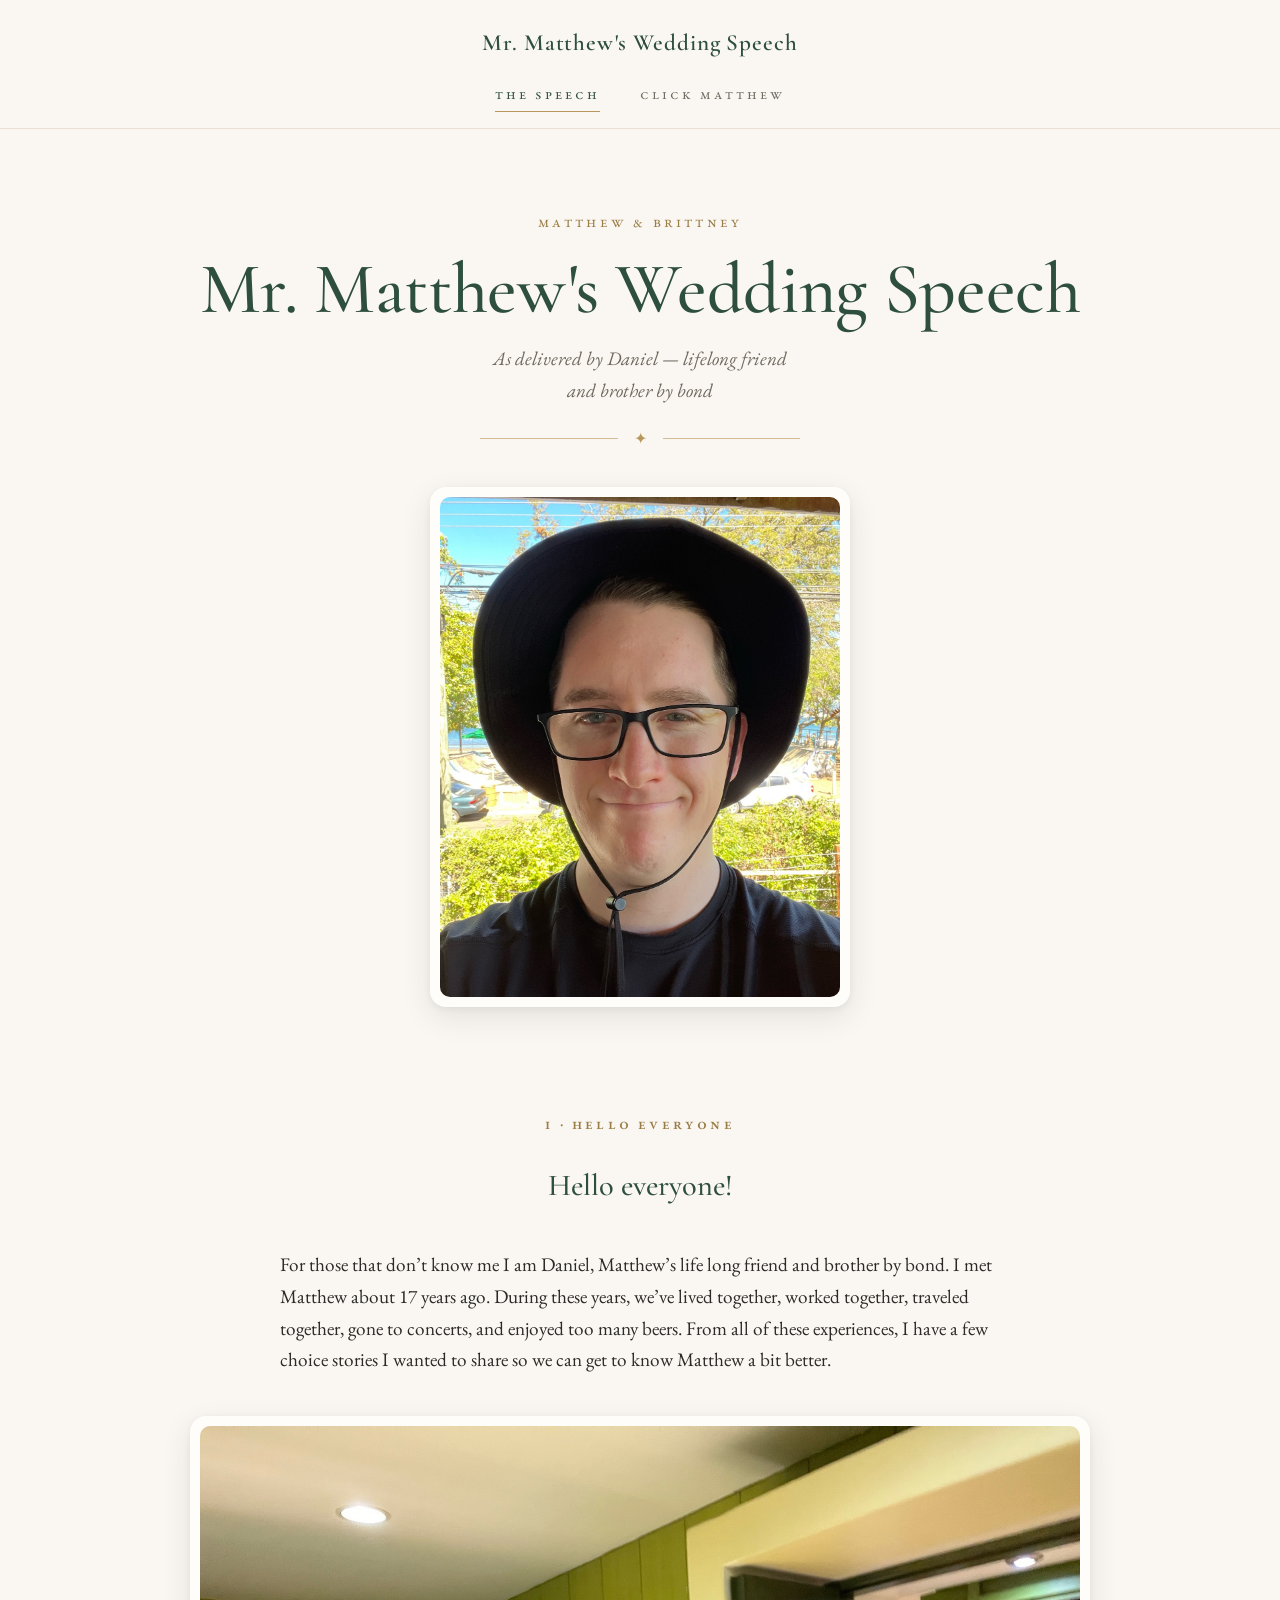
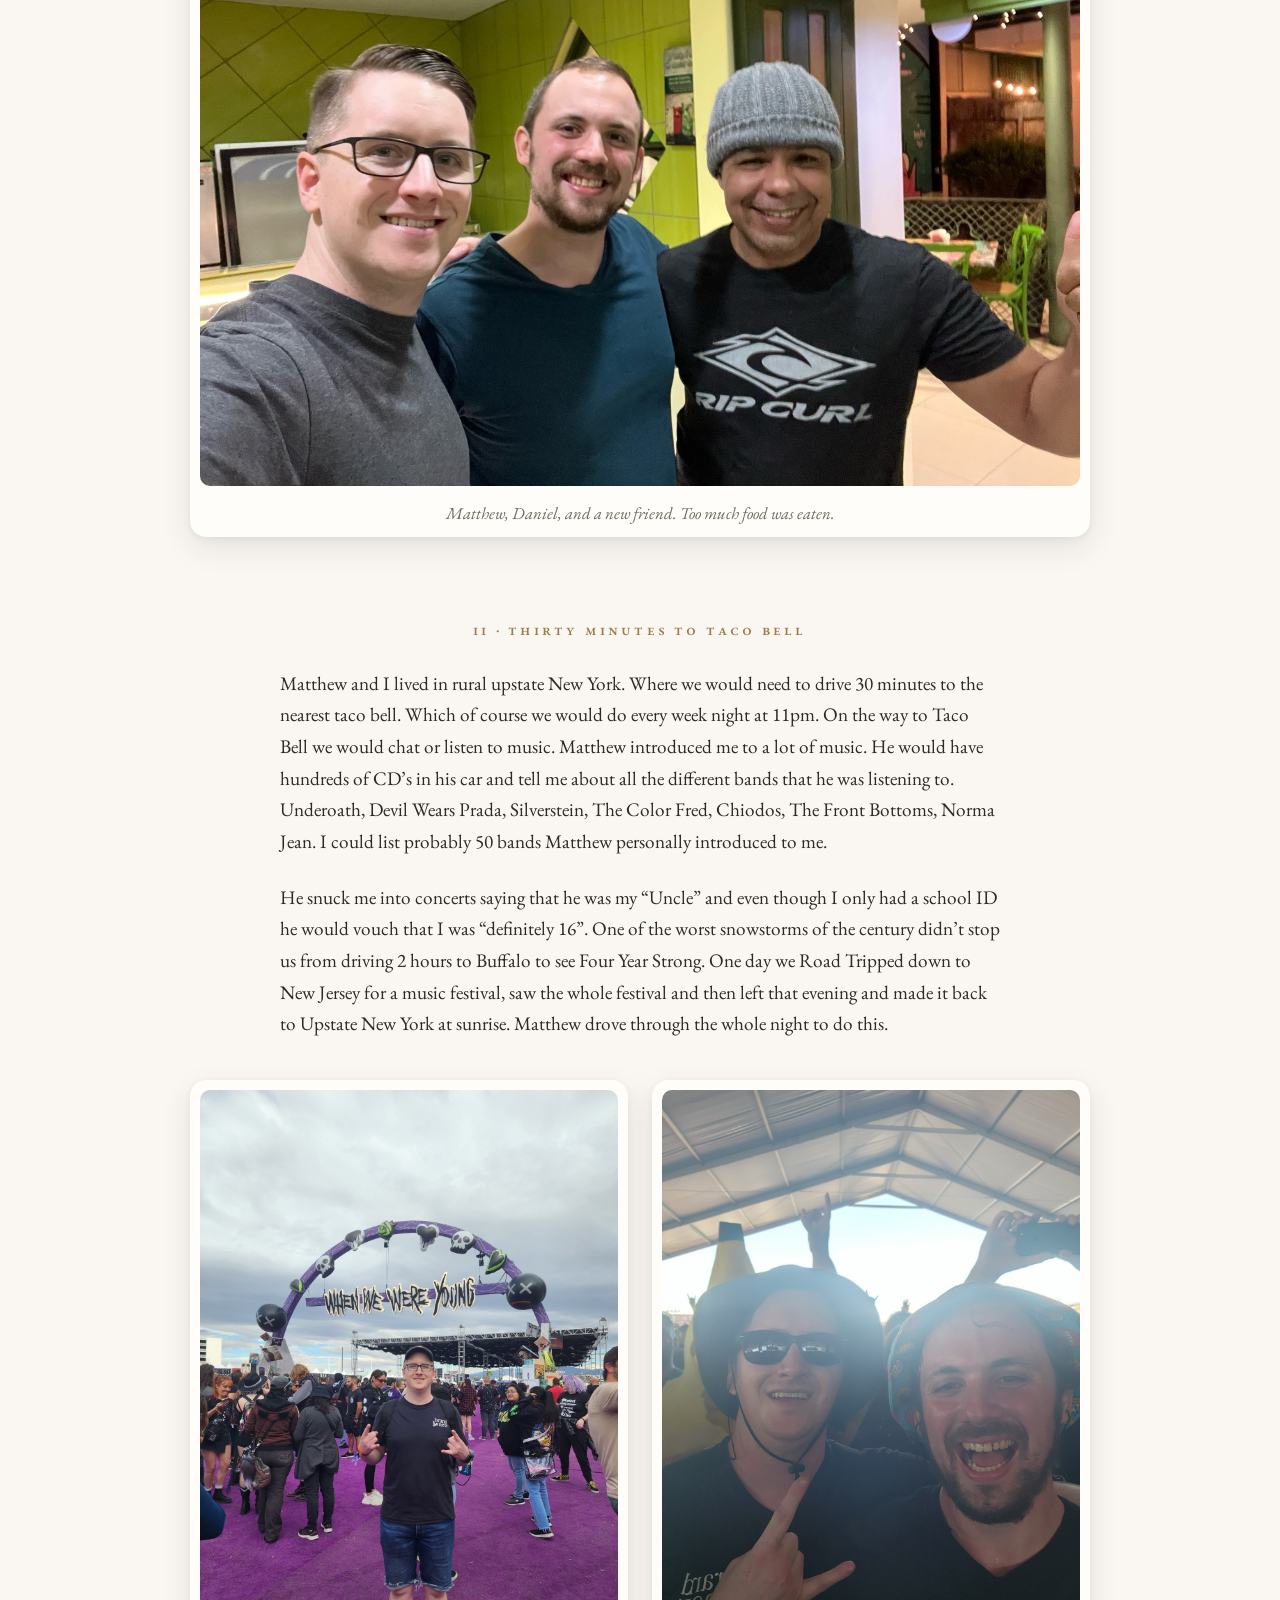
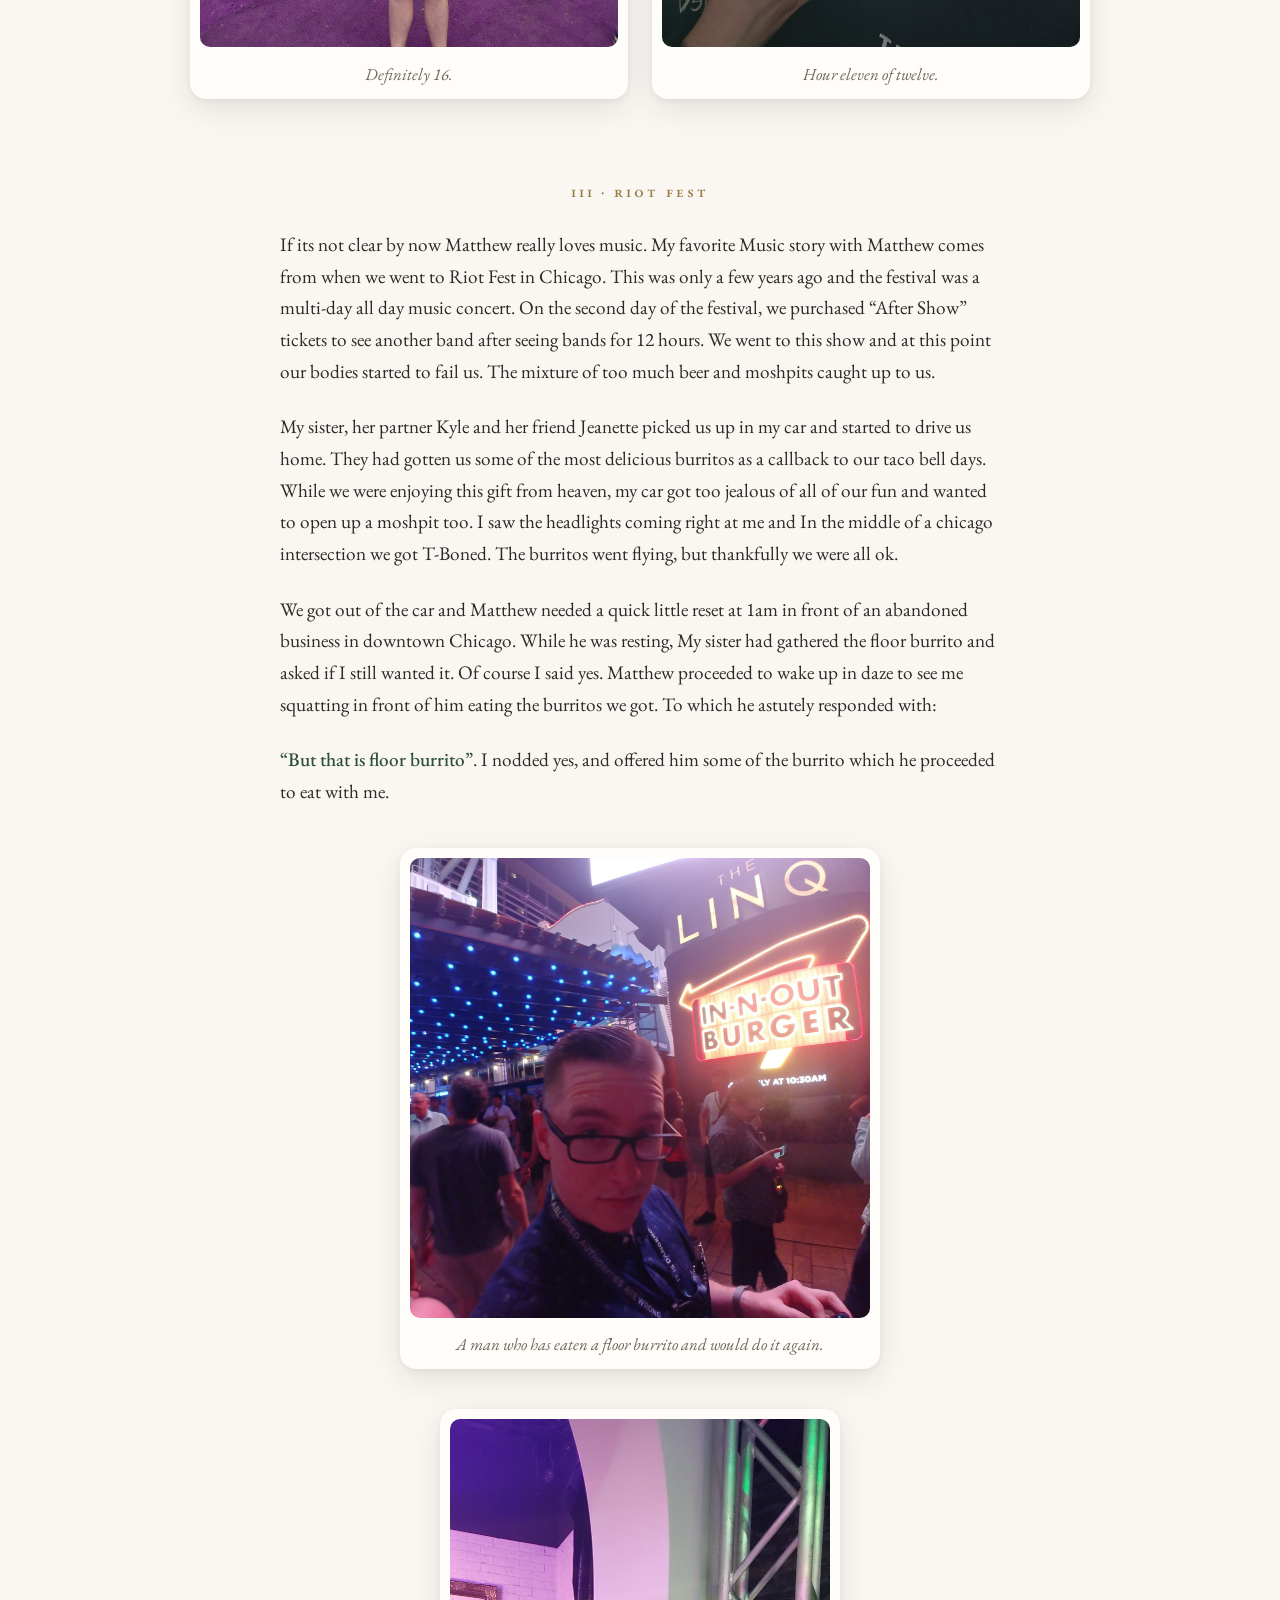
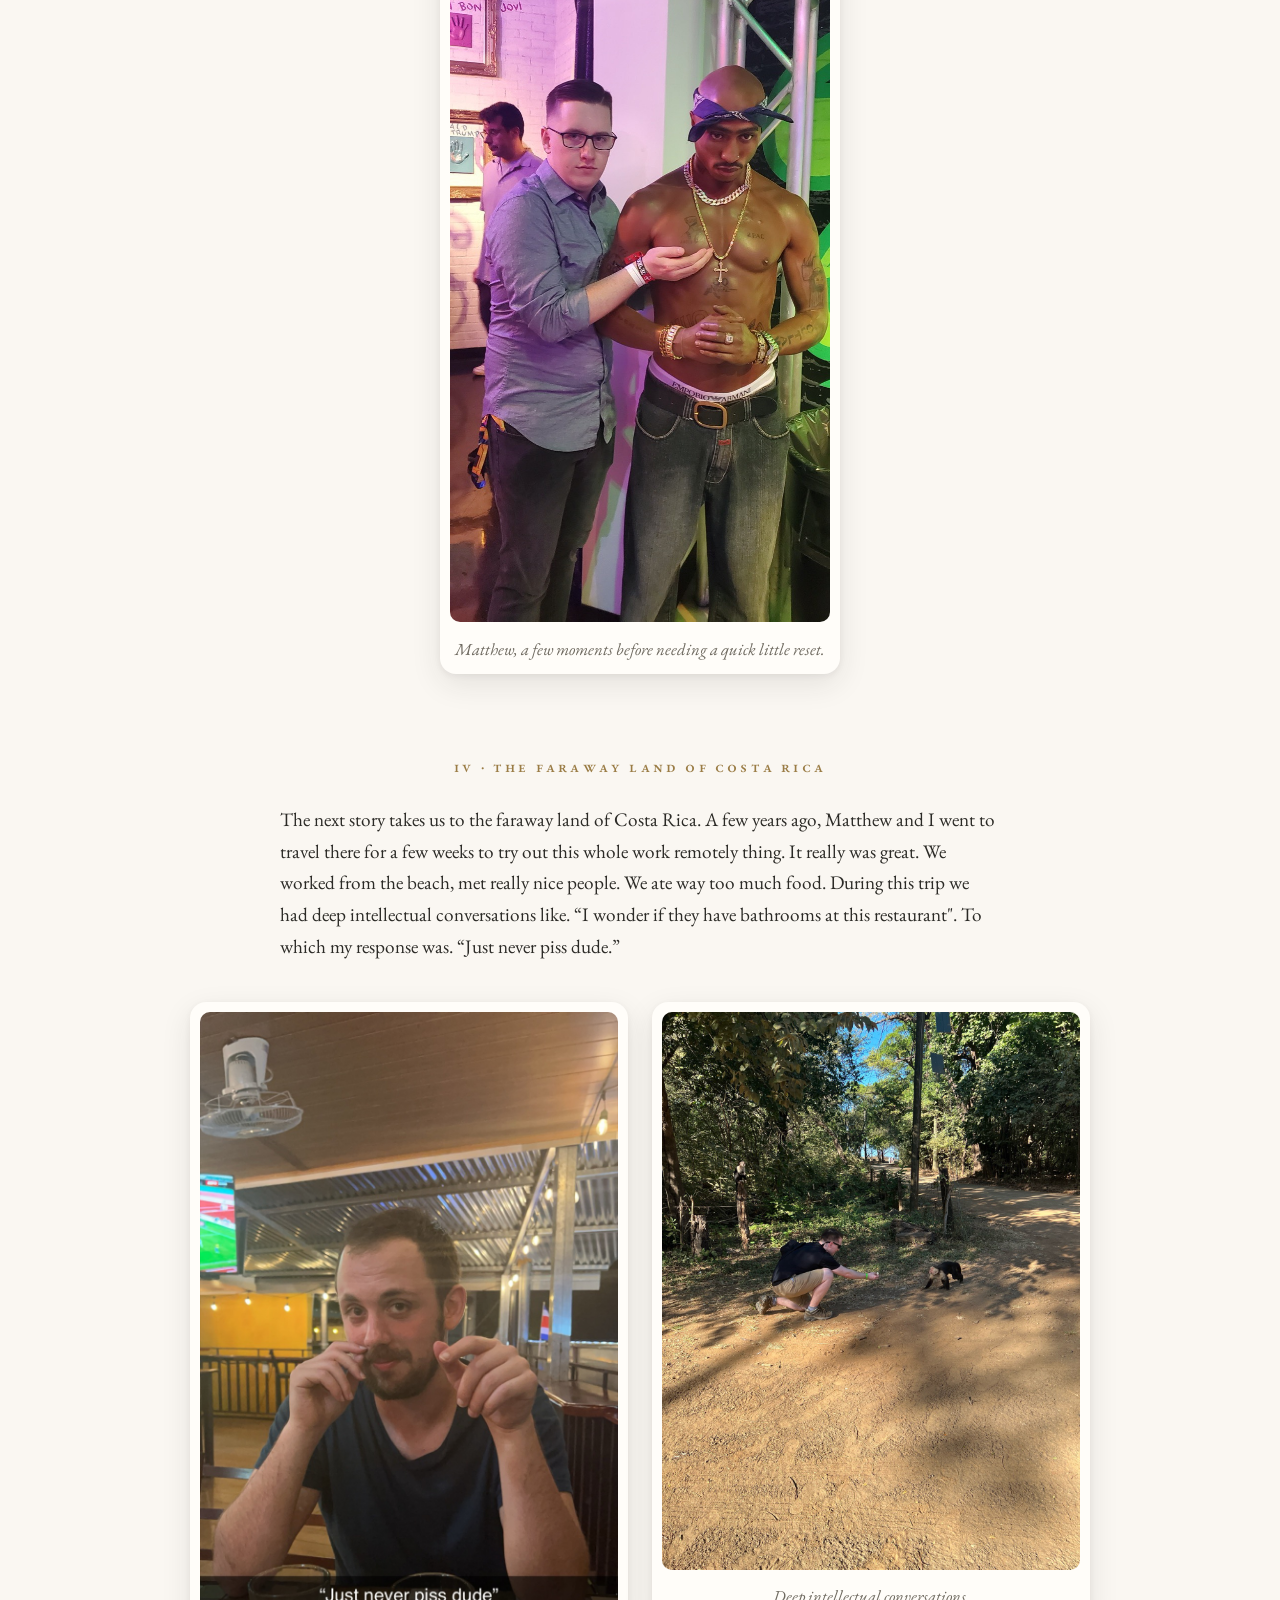
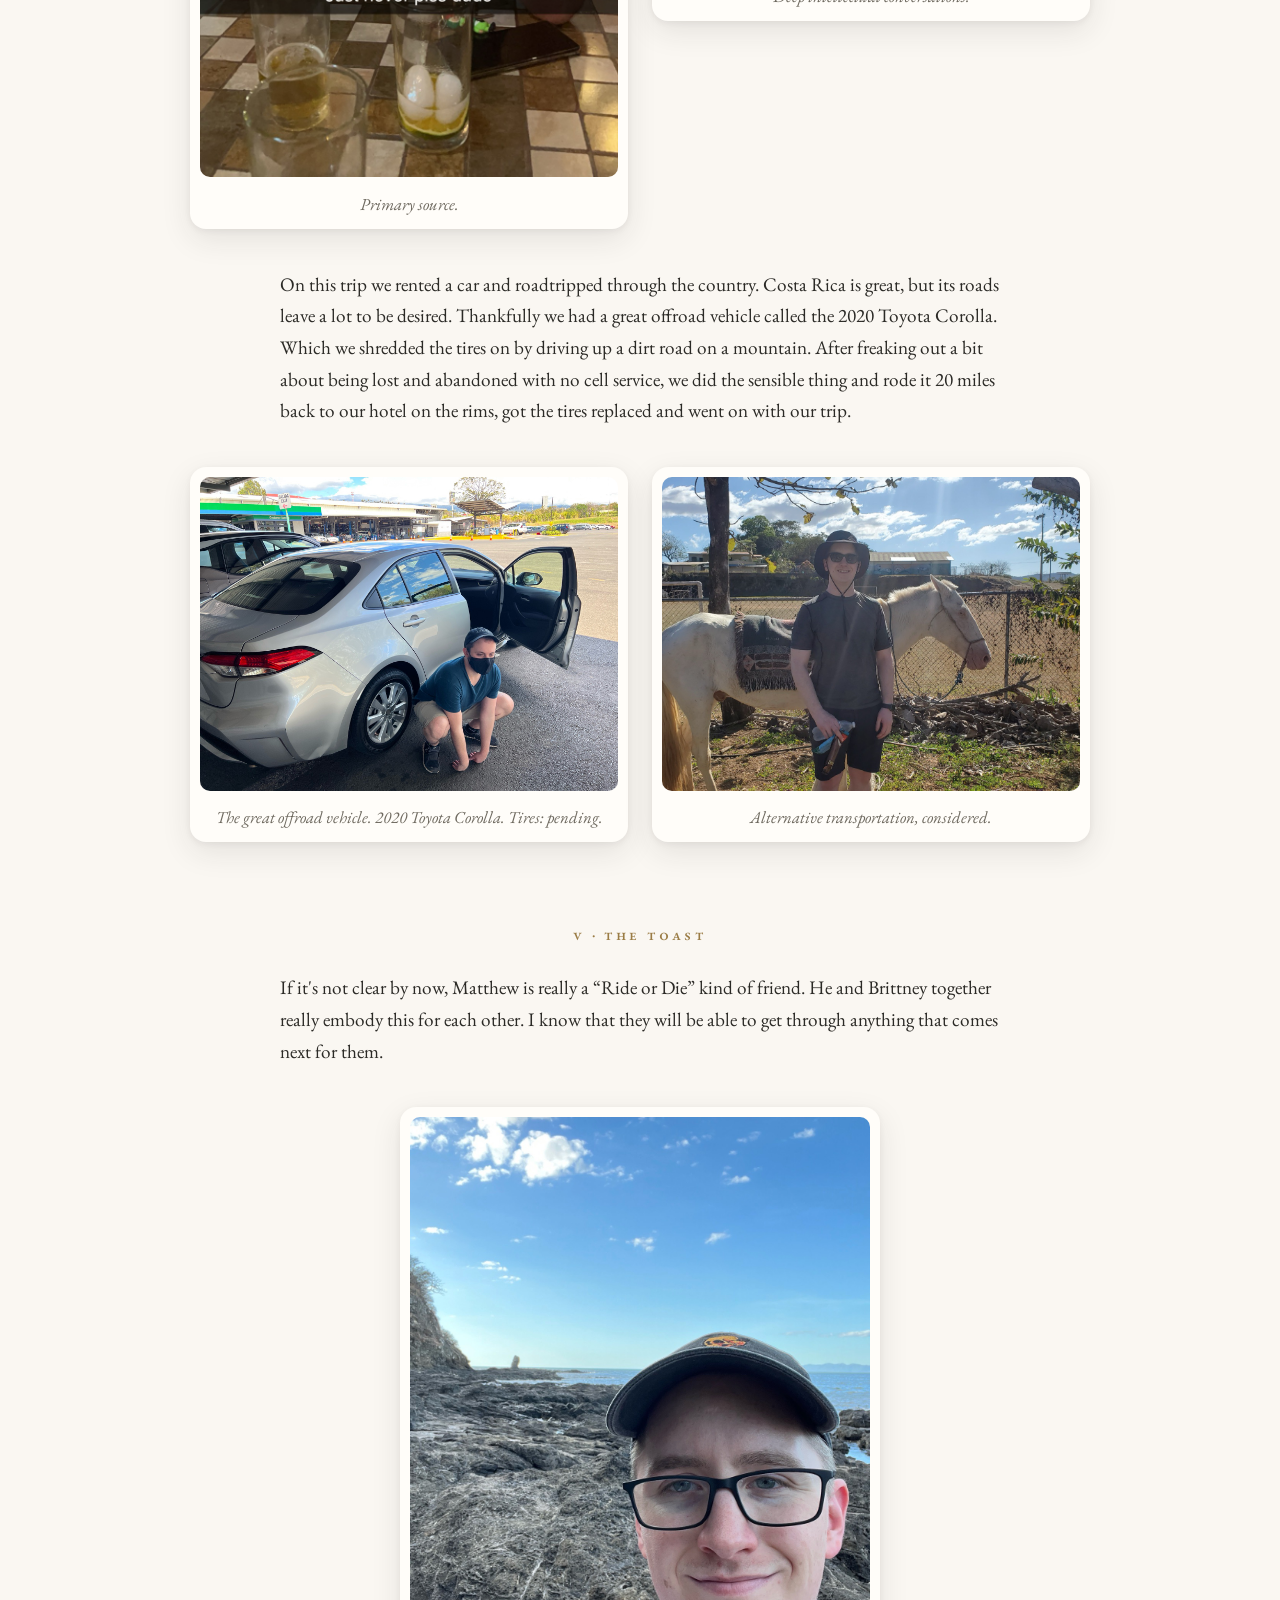
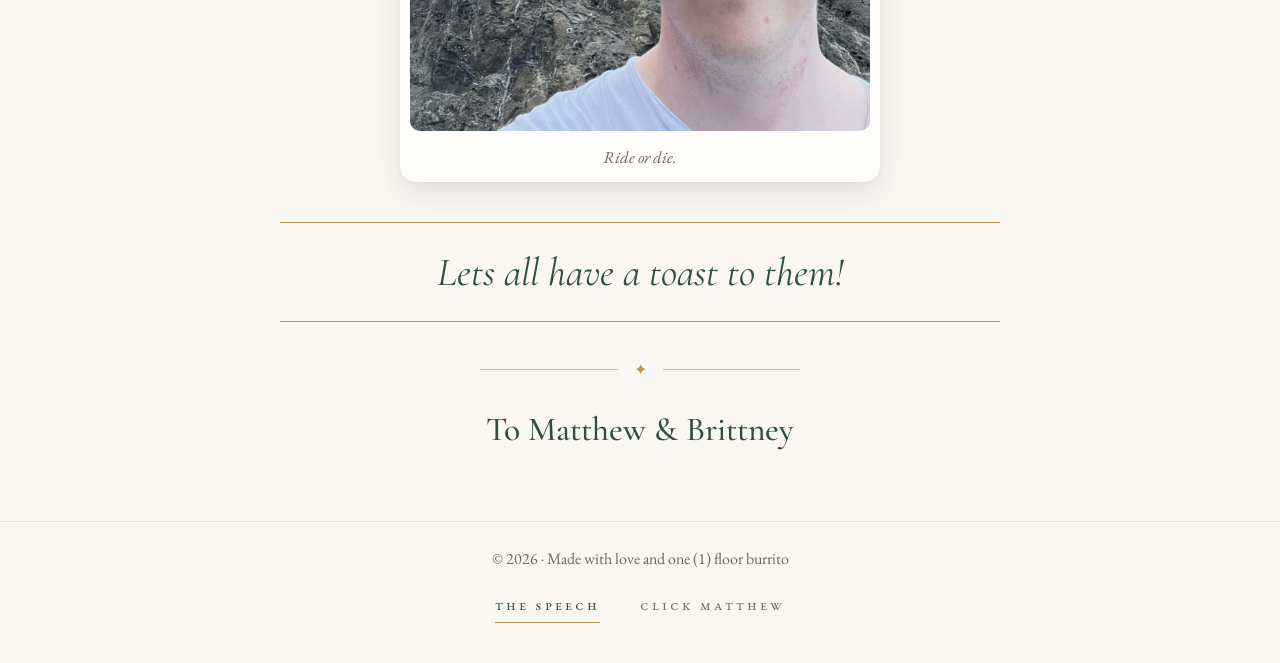
==== index.html @ 672deb76 "Add wedding speech site and Matthew clicker Static GitHub Pages site for matthewweddingspeech.com: t" ====
<!doctype html>
<html lang="en">
<head>
  <meta charset="utf-8">
  <meta name="viewport" content="width=device-width, initial-scale=1">
  <title>Mr. Matthew's Wedding Speech</title>
  <meta name="description" content="The wedding speech for Matthew &amp; Brittney, as delivered by Daniel — lifelong friend and brother by bond. Featuring Taco Bell, Riot Fest, one floor burrito, and a 2020 Toyota Corolla.">
  <link rel="canonical" href="https://matthewweddingspeech.com/">

  <meta property="og:type" content="website">
  <meta property="og:title" content="Mr. Matthew's Wedding Speech">
  <meta property="og:description" content="As delivered by Daniel — lifelong friend and brother by bond. Featuring Taco Bell, Riot Fest, one floor burrito, and a 2020 Toyota Corolla.">
  <meta property="og:image" content="https://matthewweddingspeech.com/images/matthew-cr-brazil-restaurant.jpg">
  <meta property="og:image:width" content="1600">
  <meta property="og:image:height" content="1200">
  <meta property="og:image:alt" content="Matthew and Daniel at a restaurant table with a new friend, surrounded by plates.">
  <meta property="og:url" content="https://matthewweddingspeech.com/">
  <meta name="twitter:card" content="summary_large_image">

  <link rel="icon" href="favicon.svg" type="image/svg+xml">
  <link rel="apple-touch-icon" href="images/favicon-source.jpg">

  <link rel="preconnect" href="https://fonts.googleapis.com">
  <link rel="preconnect" href="https://fonts.gstatic.com" crossorigin>
  <link href="https://fonts.googleapis.com/css2?family=Cormorant+Garamond:ital,wght@0,400;0,500;0,600;1,400;1,500&family=EB+Garamond:ital,wght@0,400;0,500;1,400&display=swap" rel="stylesheet">
  <link rel="stylesheet" href="styles.css">
  <script>document.documentElement.classList.add("js")</script>
</head>
<body>
  <header class="site-header">
    <a class="wordmark" href="/">Mr. Matthew's Wedding Speech</a>
    <nav class="site-nav" aria-label="Primary">
      <a href="/" aria-current="page">The Speech</a>
      <a href="clicker.html">Click Matthew</a>
    </nav>
  </header>

  <main>
    <section class="hero">
      <p class="eyebrow">Matthew &amp; Brittney</p>
      <h1>Mr. Matthew's Wedding Speech</h1>
      <p class="hero-sub">As delivered by Daniel — lifelong friend and brother by bond</p>
      <div class="ornament" aria-hidden="true">✦</div>
      <figure class="figure hero-figure frame">
        <img src="images/matthew-hat.jpg" width="1200" height="1600" alt="Matthew in a hat, looking pleased with himself." decoding="async" fetchpriority="high">
      </figure>
    </section>

    <article class="article">

      <section class="speech-section" data-reveal>
        <h2 class="section-label">I · Hello Everyone</h2>
        <p class="lead">Hello everyone!</p>
        <p>For those that don’t know me I am Daniel, Matthew’s life long friend and brother by bond. I met Matthew about 17 years ago. During these years, we’ve lived together, worked together, traveled together, gone to concerts, and enjoyed too many beers.  From all of these experiences, I have a few choice stories I wanted to share so we can get to know Matthew a bit better.</p>
        <figure class="figure figure--wide frame">
          <img src="images/matthew-cr-brazil-restaurant.jpg" width="1600" height="1200" alt="Matthew and Daniel at a restaurant table with a new friend, surrounded by plates." loading="lazy" decoding="async">
          <figcaption>Matthew, Daniel, and a new friend. Too much food was eaten.</figcaption>
        </figure>
      </section>

      <section class="speech-section" data-reveal>
        <h2 class="section-label">II · Thirty Minutes to Taco Bell</h2>
        <p>Matthew and I lived in rural upstate New York. Where we would need to drive 30 minutes to the nearest taco bell. Which of course we would do every week night at 11pm. On the way to Taco Bell we would chat or listen to music. Matthew introduced me to a lot of music. He would have hundreds of CD’s in his car and tell me about all the different bands that he was listening to. Underoath, Devil Wears Prada, Silverstein, The Color Fred, Chiodos, The Front Bottoms, Norma Jean. I could list probably 50 bands Matthew personally introduced to me.</p>
        <p>He snuck me into concerts saying that he was my “Uncle” and even though I only had a school ID he would vouch that I was “definitely 16”. One of the worst snowstorms of the century didn’t stop us from driving 2 hours to Buffalo to see Four Year Strong. One day we Road Tripped down to New Jersey for a music festival, saw the whole festival and then left that evening and made it back to Upstate New York at sunrise. Matthew drove through the whole night to do this.</p>
        <div class="figure-grid">
          <figure class="figure frame">
            <img src="images/matthew-when-we-were-young.jpg" width="1200" height="1600" alt="Matthew at the When We Were Young festival." loading="lazy" decoding="async">
            <figcaption>Definitely 16.</figcaption>
          </figure>
          <figure class="figure frame">
            <img src="images/matthew-daniel-concert.jpg" width="1200" height="1600" alt="Matthew and Daniel at a concert, visibly tired and happy." loading="lazy" decoding="async">
            <figcaption>Hour eleven of twelve.</figcaption>
          </figure>
        </div>
      </section>

      <section class="speech-section" data-reveal>
        <h2 class="section-label">III · Riot Fest</h2>
        <p>If its not clear by now Matthew really loves music. My favorite Music story with Matthew comes from when we went to Riot Fest in Chicago. This was only a few years ago and the festival was a multi-day all day music concert. On the second day of the festival, we purchased “After Show” tickets to see another band after seeing bands for 12 hours. We went to this show and at this point our bodies started to fail us. The mixture of too much beer and moshpits caught up to us.</p>
        <p>My sister, her partner Kyle and her friend Jeanette picked us up in my car and started to drive us home. They had gotten us some of the most delicious burritos as a callback to our taco bell days. While we were enjoying this gift from heaven, my car got too jealous of all of our fun and wanted to open up a moshpit too. I saw the headlights coming right at me and In the middle of a chicago intersection we got T-Boned. The burritos went flying, but thankfully we were all ok.</p>
        <p>We got out of the car and Matthew needed a quick little reset at 1am in front of an abandoned business in downtown Chicago. While he was resting, My sister had gathered the floor burrito and asked if I still wanted it. Of course I said yes. Matthew proceeded to wake up in daze to see me squatting in front of him eating the burritos we got. To which he astutely responded with:</p>
        <p><strong class="quote-emph">“But that is floor burrito”</strong>. I nodded yes, and offered him some of the burrito which he proceeded to eat with me.</p>
        <figure class="figure figure--square frame">
          <img src="images/matthew-in-and-out.jpg" width="1600" height="1600" alt="Matthew holding a burger at In-N-Out." loading="lazy" decoding="async">
          <figcaption>A man who has eaten a floor burrito and would do it again.</figcaption>
        </figure>
        <figure class="figure figure--tall frame">
          <img src="images/matthew-tupac.jpg" width="757" height="1600" alt="Matthew standing in front of a Tupac mural." loading="lazy" decoding="async">
          <figcaption>Matthew, a few moments before needing a quick little reset.</figcaption>
        </figure>
      </section>

      <section class="speech-section" data-reveal>
        <h2 class="section-label">IV · The Faraway Land of Costa Rica</h2>
        <p>The next story takes us to the faraway land of Costa Rica. A few years ago, Matthew and I went to travel there for a few weeks to try out this whole work remotely thing. It really was great. We worked from the beach, met really nice people. We ate way too much food. During this trip we had deep intellectual conversations like. “I wonder if they have bathrooms at this restaurant". To which my response was. “Just never piss dude.”</p>
        <div class="figure-grid">
          <figure class="figure frame">
            <img src="images/just-never-piss-dude.jpg" width="874" height="1600" alt="A text message screenshot reading “Just never piss dude.”" loading="lazy" decoding="async">
            <figcaption>Primary source.</figcaption>
          </figure>
          <figure class="figure frame">
            <img src="images/matthew-monkey.jpg" width="1200" height="1600" alt="Matthew regarding a monkey in a tree in Costa Rica." loading="lazy" decoding="async">
            <figcaption>Deep intellectual conversations.</figcaption>
          </figure>
        </div>
        <p>On this trip we rented a car and roadtripped through the country. Costa Rica is great, but its roads leave a lot to be desired. Thankfully we had a great offroad vehicle called the 2020 Toyota Corolla. Which we shredded the tires on by driving up a dirt road on a mountain. After freaking out a bit about being lost and abandoned with no cell service, we did the sensible thing and rode it 20 miles back to our hotel on the rims, got the tires replaced and went on with our trip.</p>
        <div class="figure-grid figure-grid--landscape">
          <figure class="figure frame">
            <img src="images/offroad-vehicle.jpg" width="1600" height="1200" alt="A 2020 Toyota Corolla parked on a dirt road in Costa Rica." loading="lazy" decoding="async">
            <figcaption>The great offroad vehicle. 2020 Toyota Corolla. Tires: pending.</figcaption>
          </figure>
          <figure class="figure frame">
            <img src="images/matthew-horse.jpg" width="1600" height="900" alt="Matthew on horseback in Costa Rica." loading="lazy" decoding="async" style="object-position: 44% 30%;">
            <figcaption>Alternative transportation, considered.</figcaption>
          </figure>
        </div>
      </section>

      <section class="speech-section" data-reveal>
        <h2 class="section-label">V · The Toast</h2>
        <p>If it's not clear by now, Matthew is really a “Ride or Die” kind of friend. He and Brittney together really embody this for each other. I know that they will be able to get through anything that comes next for them.</p>
        <figure class="figure figure--portrait frame">
          <img src="images/matthew-water.jpg" width="1200" height="1600" alt="Matthew standing in the water, looking out at the sea." loading="lazy" decoding="async">
          <figcaption>Ride or die.</figcaption>
        </figure>
        <blockquote class="pullquote">
          <p>Lets all have a toast to them!</p>
        </blockquote>
        <div class="closing">
          <div class="ornament" aria-hidden="true">✦</div>
          <p class="closing-names">To Matthew &amp; Brittney</p>
        </div>
      </section>

    </article>
  </main>

  <footer class="site-footer">
    <p>© 2026 · Made with love and one (1) floor burrito</p>
    <nav class="site-nav" aria-label="Footer">
      <a href="/" aria-current="page">The Speech</a>
      <a href="clicker.html">Click Matthew</a>
    </nav>
  </footer>

  <script type="module" src="scripts/main.js"></script>
</body>
</html>
---- styles.css ----
/* Mr. Matthew's Wedding Speech — shared styles */

:root {
  --cream: #faf7f2;
  --paper: #fffdf9;
  --ink: #2b2a26;
  --muted: #6e695f;
  --green: #2f4f3e;
  --green-deep: #22392d;
  --sage: #8a9a85;
  --gold: #b8975a;
  --gold-deep: #9a7c45;
  --gold-soft: #e3d5b6;
  --rule: #e8e1d3;
  --shadow: 0 10px 30px rgba(43, 42, 38, 0.10), 0 2px 6px rgba(43, 42, 38, 0.06);

  --font-display: "Cormorant Garamond", "Playfair Display", Georgia, serif;
  --font-body: "EB Garamond", "Lora", Georgia, serif;

  --w-text: 720px;
  --w-wide: 900px;
  --gutter: 1rem;
  --space-1: 0.5rem;
  --space-2: 1rem;
  --space-3: 1.5rem;
  --space-4: 2.5rem;
  --space-5: 4rem;
  --radius: 10px;
}

*,
*::before,
*::after {
  box-sizing: border-box;
}

html {
  -webkit-text-size-adjust: 100%;
  scroll-behavior: smooth;
}

body {
  margin: 0;
  background: var(--cream);
  color: var(--ink);
  font-family: var(--font-body);
  font-size: 1.2rem;
  line-height: 1.65;
  overflow-x: hidden;
  min-height: 100vh;
  display: flex;
  flex-direction: column;
}

img {
  max-width: 100%;
}

a {
  color: var(--green);
  text-decoration-color: var(--gold-soft);
  text-underline-offset: 0.2em;
}

a:hover {
  text-decoration-color: var(--gold);
}

:focus-visible {
  outline: 2px solid var(--gold);
  outline-offset: 4px;
  border-radius: 2px;
}

.visually-hidden {
  position: absolute !important;
  width: 1px;
  height: 1px;
  overflow: hidden;
  clip: rect(0 0 0 0);
  white-space: nowrap;
}

/* Small-caps, letterspaced labels used throughout */
.label,
.eyebrow,
.section-label,
.site-nav a,
.clicker-label,
.btn-text {
  font-family: var(--font-body);
  font-variant-caps: small-caps;
  letter-spacing: 0.2em;
  text-transform: lowercase;
}

/* ---------- Header ---------- */

.site-header {
  padding: var(--space-3) var(--gutter) var(--space-2);
  text-align: center;
  border-bottom: 1px solid var(--rule);
  background: var(--cream);
}

.wordmark {
  font-family: var(--font-display);
  font-size: 1.45rem;
  font-weight: 600;
  letter-spacing: 0.04em;
  color: var(--green);
  text-decoration: none;
}

.wordmark:hover {
  color: var(--green-deep);
}

.site-nav {
  margin-top: var(--space-2);
  display: flex;
  justify-content: center;
  flex-wrap: wrap;
  gap: var(--space-1) var(--space-4);
}

.site-nav a {
  font-size: 0.95rem;
  color: var(--muted);
  text-decoration: none;
  padding: 0.25rem 0;
  border-bottom: 1px solid transparent;
}

.site-nav a:hover {
  color: var(--green);
  border-bottom-color: var(--gold-soft);
}

.site-nav a[aria-current="page"] {
  color: var(--green);
  border-bottom-color: var(--gold);
}

/* ---------- Ornaments ---------- */

.ornament {
  display: flex;
  align-items: center;
  justify-content: center;
  gap: var(--space-2);
  margin: var(--space-3) auto;
  max-width: 320px;
  color: var(--gold);
  font-size: 1rem;
  line-height: 1;
}

.ornament::before,
.ornament::after {
  content: "";
  flex: 1;
  height: 1px;
  background: var(--gold);
  opacity: 0.6;
}

.rule {
  width: 100%;
  max-width: var(--w-text);
  margin: var(--space-5) auto;
  border: 0;
  border-top: 1px solid var(--rule);
}

/* ---------- Hero ---------- */

.hero {
  text-align: center;
  padding: clamp(2.5rem, 7vw, 5rem) var(--gutter) var(--space-3);
}

.eyebrow {
  margin: 0 0 var(--space-2);
  font-size: 1rem;
  color: var(--gold-deep);
}

.hero h1,
.page-title {
  margin: 0;
  font-family: var(--font-display);
  font-weight: 500;
  font-size: clamp(2.5rem, 7.5vw, 4.5rem);
  line-height: 1.05;
  color: var(--green);
  letter-spacing: -0.005em;
  text-wrap: balance;
}

.hero-sub {
  margin: var(--space-2) auto 0;
  max-width: 34ch;
  font-style: italic;
  font-size: 1.2rem;
  color: var(--muted);
}

.hero-figure {
  margin: var(--space-3) auto 0;
  max-width: 420px;
}

.hero-figure img {
  aspect-ratio: 4 / 5;
  object-fit: cover;
  object-position: 50% 53%;
}

/* ---------- Photo frames ---------- */

.figure {
  margin: var(--space-4) auto;
  width: 100%;
}

.figure img {
  width: 100%;
  height: auto;
  display: block;
  border-radius: var(--radius);
}

.frame {
  padding: 10px;
  background: var(--paper);
  border-radius: calc(var(--radius) + 6px);
  box-shadow: var(--shadow);
}

.frame img {
  border-radius: var(--radius);
}

.figure figcaption {
  margin-top: 0.85rem;
  text-align: center;
  font-style: italic;
  font-size: 1.05rem;
  color: var(--muted);
}

.figure--wide {
  max-width: var(--w-wide);
}

.figure--portrait {
  max-width: 480px;
}

.figure--square {
  max-width: 480px;
}

/* Very tall portraits (e.g. 757x1600) stay a column, not a tower. */
.figure--tall {
  max-width: 400px;
}

.figure-grid {
  display: grid;
  grid-template-columns: 1fr 1fr;
  gap: var(--space-3);
  align-items: start;
  max-width: var(--w-wide);
  margin: var(--space-4) auto;
}

.figure-grid .figure {
  margin: 0;
}

/* Landscape pairs share a 4:3 frame; per-image object-position keeps faces in. */
.figure-grid--landscape img {
  aspect-ratio: 4 / 3;
  object-fit: cover;
}

@media (max-width: 640px) {
  .figure-grid {
    grid-template-columns: 1fr;
  }
}

/* ---------- Speech article ---------- */

main {
  flex: 1;
}

.article {
  padding: 0 var(--gutter) var(--space-5);
}

.speech-section {
  max-width: var(--w-wide);
  margin: 0 auto;
  padding-top: var(--space-4);
}

.speech-section > p,
.speech-section > .section-label {
  max-width: var(--w-text);
  margin-left: auto;
  margin-right: auto;
}

.section-label {
  margin: 0 auto var(--space-3);
  text-align: center;
  font-size: 1rem;
  font-weight: 500;
  color: var(--gold-deep);
}

.speech-section > p {
  margin-top: 0;
  margin-bottom: 1.25em;
}

.speech-section > p:first-of-type {
  margin-top: 0;
}

.lead {
  font-family: var(--font-display);
  font-size: 1.9rem;
  font-weight: 500;
  text-align: center;
  color: var(--green);
}

.quote-emph {
  font-weight: 500;
  color: var(--green);
}

.pullquote {
  max-width: var(--w-text);
  margin: var(--space-4) auto;
  padding: var(--space-3) var(--space-2);
  border-top: 1px solid var(--gold);
  border-bottom: 1px solid var(--gold);
  text-align: center;
}

.pullquote p {
  margin: 0;
  font-family: var(--font-display);
  font-style: italic;
  font-size: clamp(1.75rem, 4.5vw, 2.5rem);
  line-height: 1.25;
  color: var(--green);
}

.closing {
  text-align: center;
  margin-top: var(--space-4);
}

.closing-names {
  margin: 0;
  font-family: var(--font-display);
  font-size: clamp(1.6rem, 4vw, 2.1rem);
  font-weight: 500;
  color: var(--green);
}

/* ---------- Footer ---------- */

.site-footer {
  border-top: 1px solid var(--rule);
  padding: var(--space-3) var(--gutter) var(--space-4);
  text-align: center;
  color: var(--muted);
  font-size: 1rem;
}

.site-footer p {
  margin: 0 0 var(--space-2);
}

.site-footer .site-nav {
  margin-top: 0;
}

/* ---------- Clicker ---------- */

.clicker {
  text-align: center;
  padding: clamp(2rem, 6vw, 4rem) var(--gutter) var(--space-5);
  max-width: var(--w-text);
  margin: 0 auto;
}

.clicker-count {
  display: block;
  margin: var(--space-3) 0 0;
  font-family: var(--font-display);
  font-weight: 500;
  font-size: clamp(4.5rem, 20vw, 7.5rem);
  line-height: 1;
  color: var(--green);
  font-variant-numeric: tabular-nums;
}

.clicker-label {
  display: block;
  margin-top: 0.25rem;
  font-size: 1rem;
  color: var(--gold-deep);
}

.clicker-stage {
  position: relative;
  display: inline-block;
  margin: var(--space-4) auto var(--space-3);
  padding: 12px;
}

.clicker-face {
  display: block;
  width: clamp(220px, 70vw, 300px);
  aspect-ratio: 1 / 1;
  padding: 0;
  margin: 0;
  border: 4px solid var(--gold);
  border-radius: 50%;
  background: var(--paper);
  box-shadow: 0 0 0 7px var(--cream), 0 0 0 8px var(--gold-soft), var(--shadow);
  cursor: pointer;
  overflow: hidden;
  touch-action: manipulation;
  user-select: none;
  -webkit-user-select: none;
  -webkit-tap-highlight-color: transparent;
  transform-origin: 50% 60%;
}

.clicker-face:focus-visible {
  outline-offset: 12px;
}

.clicker-face img {
  width: 100%;
  height: 100%;
  object-fit: cover;
  display: block;
  border-radius: 50%;
  pointer-events: none;
  user-select: none;
  -webkit-user-select: none;
  -webkit-user-drag: none;
}

.clicker-face.is-popping {
  animation: pop 200ms cubic-bezier(0.2, 0.8, 0.3, 1.2);
}

@keyframes pop {
  0% { transform: scale(1); }
  35% { transform: scale(0.92, 0.88); }
  70% { transform: scale(1.05, 1.07); }
  100% { transform: scale(1); }
}

.clicker-float {
  position: absolute;
  left: 0;
  top: 0;
  pointer-events: none;
  font-family: var(--font-display);
  font-weight: 600;
  font-size: 1.9rem;
  color: var(--gold-deep);
  text-shadow: 0 1px 0 var(--paper);
  transform: translate(-50%, -50%);
  animation: float-up 850ms ease-out forwards;
}

@keyframes float-up {
  from { opacity: 1; translate: 0 0; }
  to { opacity: 0; translate: 0 -110px; }
}

/* Anchored over the face's top edge so milestones stay in view while clicking. */
.clicker-toast {
  position: absolute;
  top: 12px; /* matches .clicker-stage padding, so center = face top edge */
  left: 50%;
  z-index: 2;
  width: max-content;
  max-width: min(90vw, 28rem);
  margin: 0;
  padding: 0.55rem 1.25rem;
  background: var(--paper);
  border: 1px solid var(--gold-soft);
  border-radius: 999px;
  box-shadow: var(--shadow);
  font-family: var(--font-display);
  font-style: italic;
  font-size: clamp(1.2rem, 4vw, 1.5rem);
  line-height: 1.25;
  color: var(--green);
  text-align: center;
  pointer-events: none;
  opacity: 0;
  transform: translate(-50%, -30%);
  transition: opacity 300ms ease, transform 300ms ease;
}

.clicker-toast.is-visible {
  opacity: 1;
  transform: translate(-50%, -50%);
}

.clicker-controls {
  display: flex;
  justify-content: center;
  gap: var(--space-4);
  margin-top: var(--space-3);
}

.btn-text {
  background: none;
  border: 0;
  padding: 0.25rem 0;
  font-size: 0.95rem;
  color: var(--muted);
  cursor: pointer;
  border-bottom: 1px solid var(--gold-soft);
}

.btn-text:hover {
  color: var(--green);
  border-bottom-color: var(--gold);
}

/* Toggle buttons: a solid gold underline shows the "on" state. */
.btn-text[aria-pressed="true"] {
  color: var(--green);
  border-bottom: 2px solid var(--gold);
}

.btn-text[aria-pressed="false"] {
  text-decoration: line-through;
  text-decoration-thickness: 1px;
}

/* ---------- Scroll reveal (JS only; no-op under reduced motion) ---------- */

@media (prefers-reduced-motion: no-preference) {
  html.js [data-reveal] {
    opacity: 0;
    transform: translateY(14px);
    transition: opacity 600ms ease, transform 600ms ease;
  }

  html.js [data-reveal].is-visible {
    opacity: 1;
    transform: none;
  }
}

@media print {
  html.js [data-reveal] {
    opacity: 1;
    transform: none;
  }
}

@media (prefers-reduced-motion: reduce) {
  html {
    scroll-behavior: auto;
  }

  *,
  *::before,
  *::after {
    animation-duration: 0.01ms !important;
    animation-iteration-count: 1 !important;
    transition-duration: 0.01ms !important;
  }
}
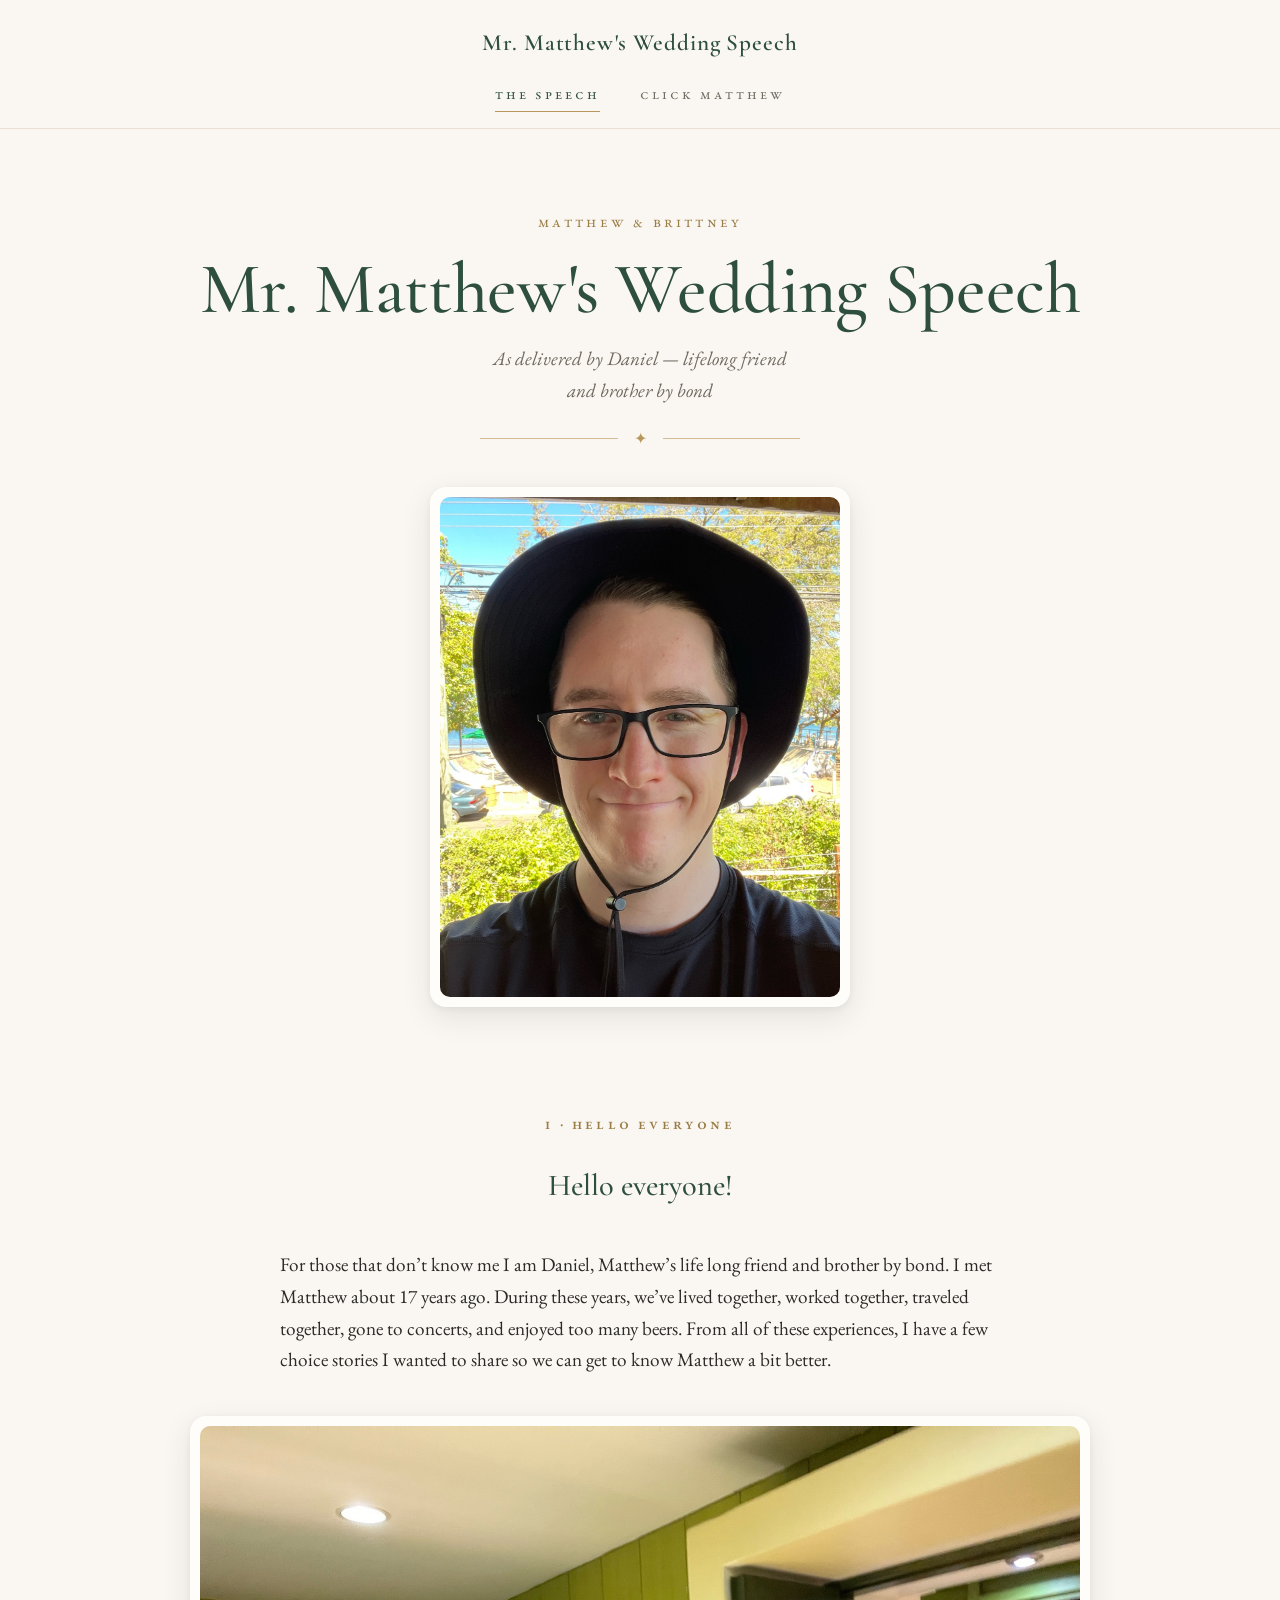
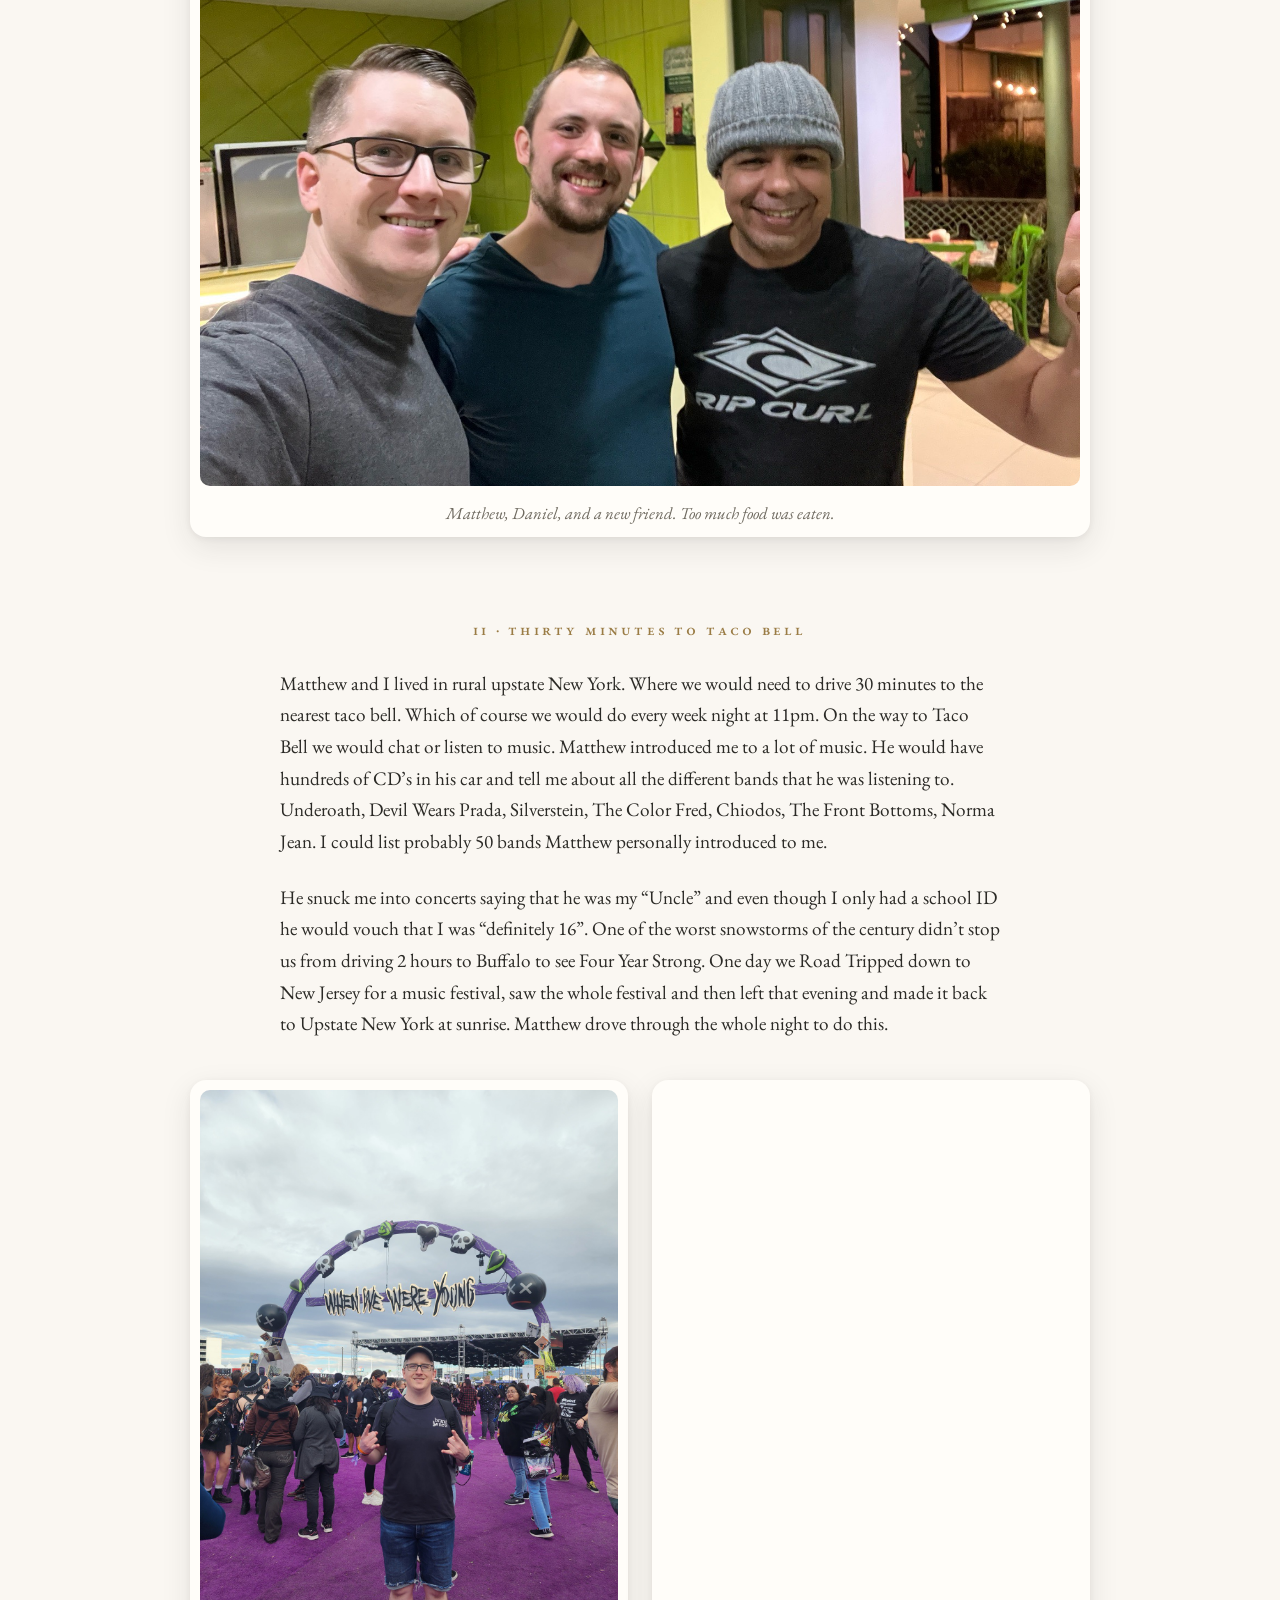
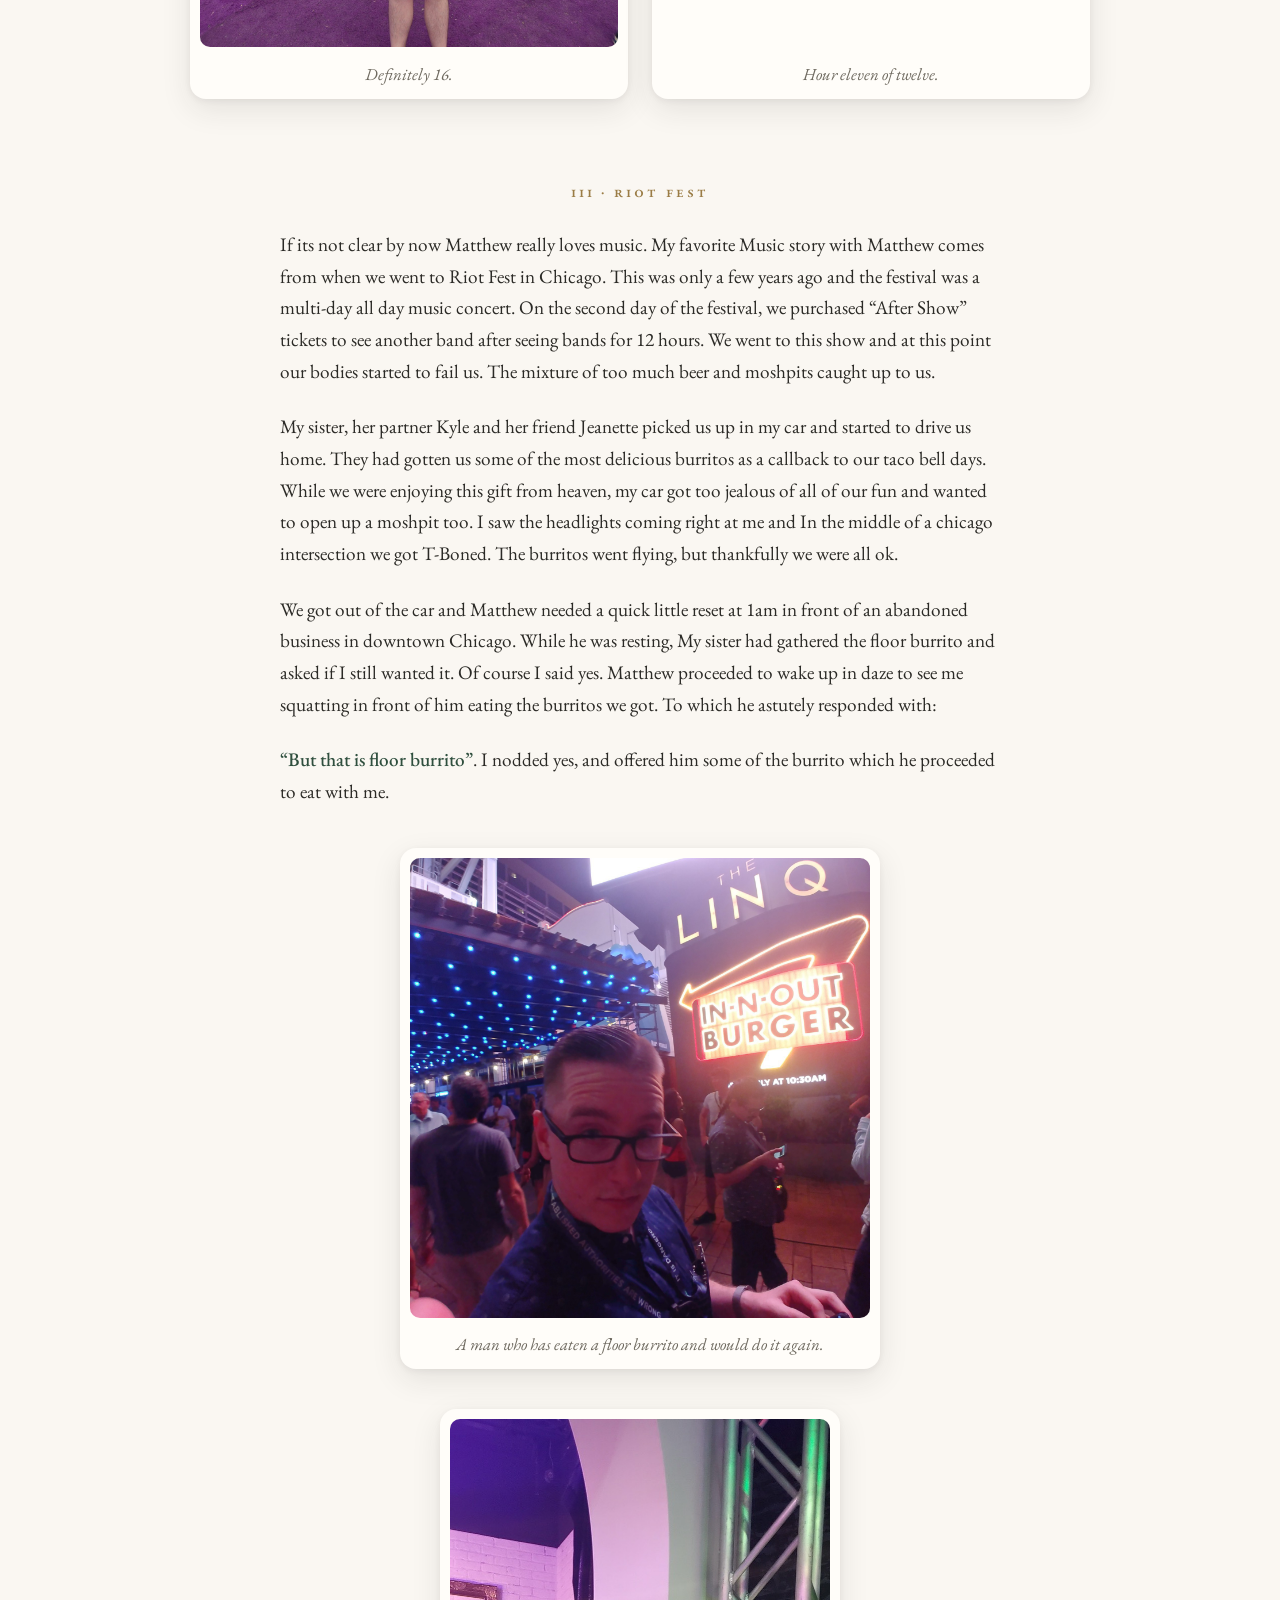
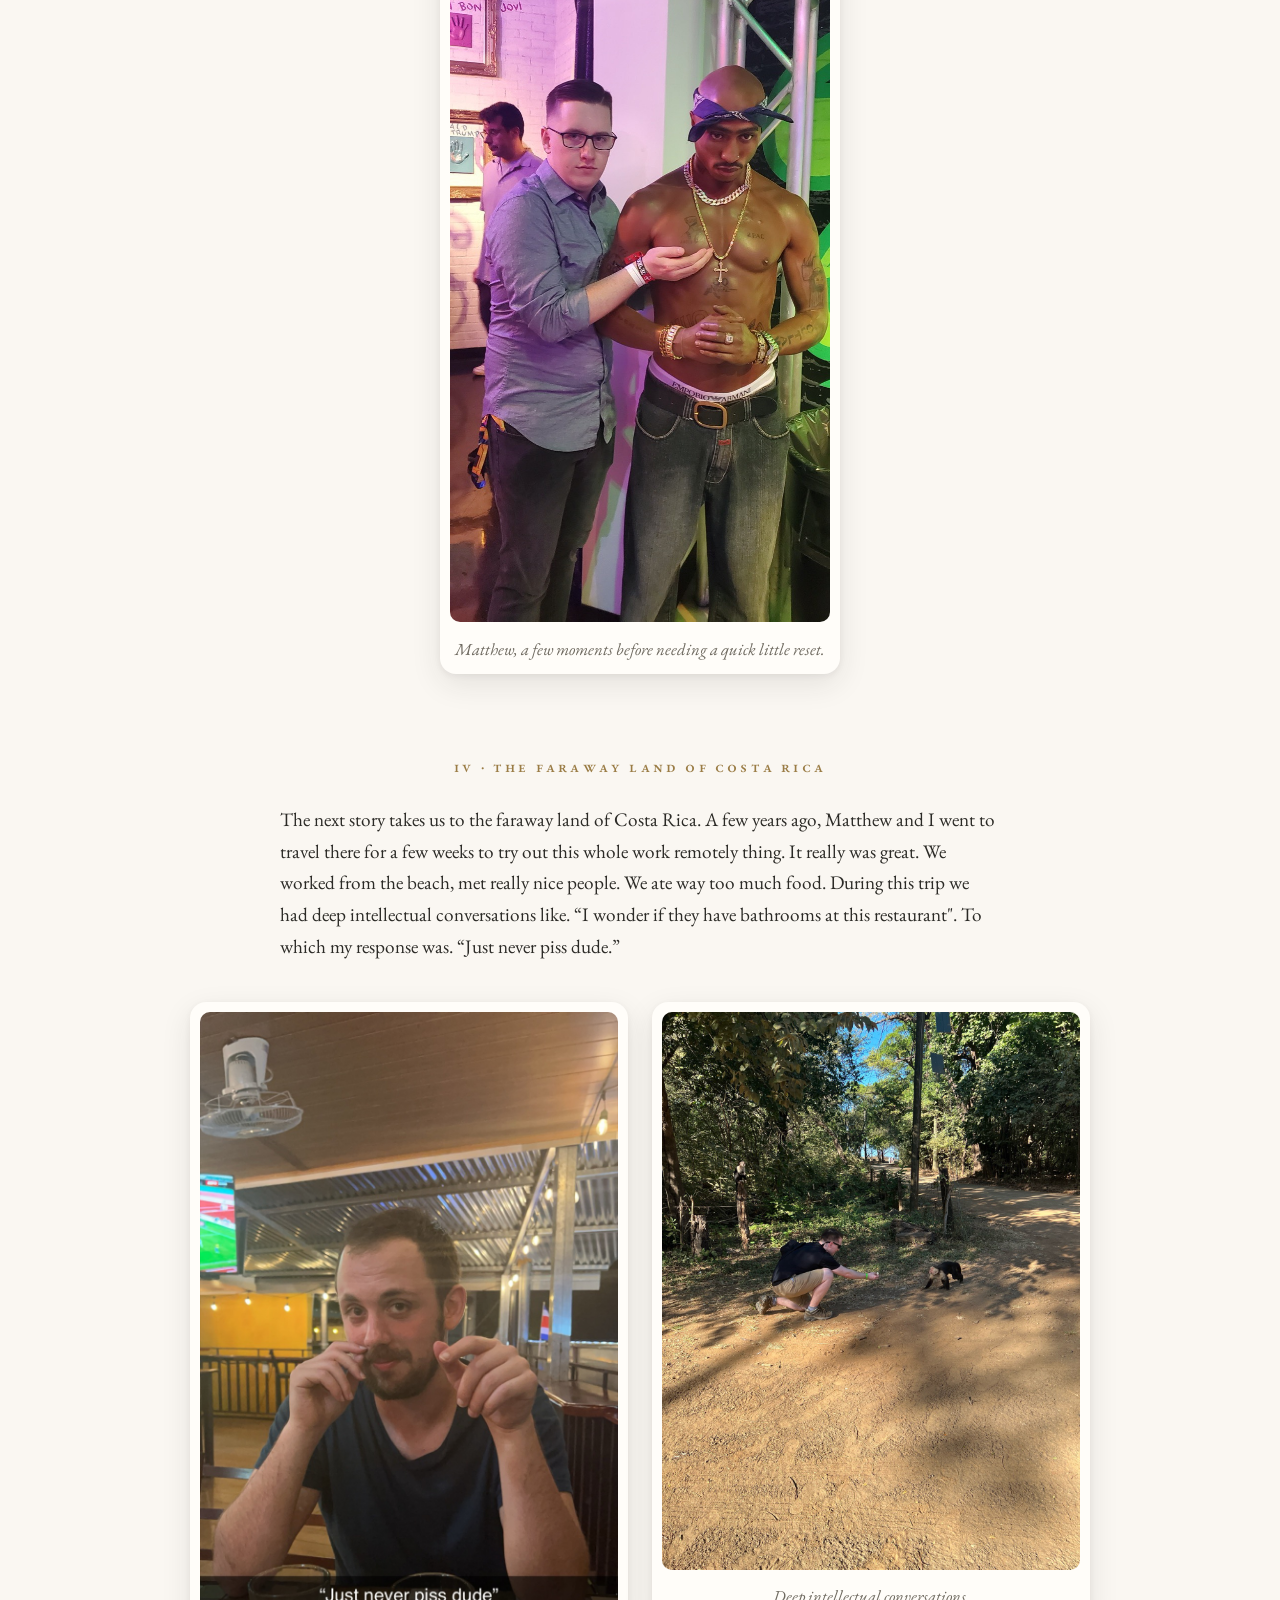
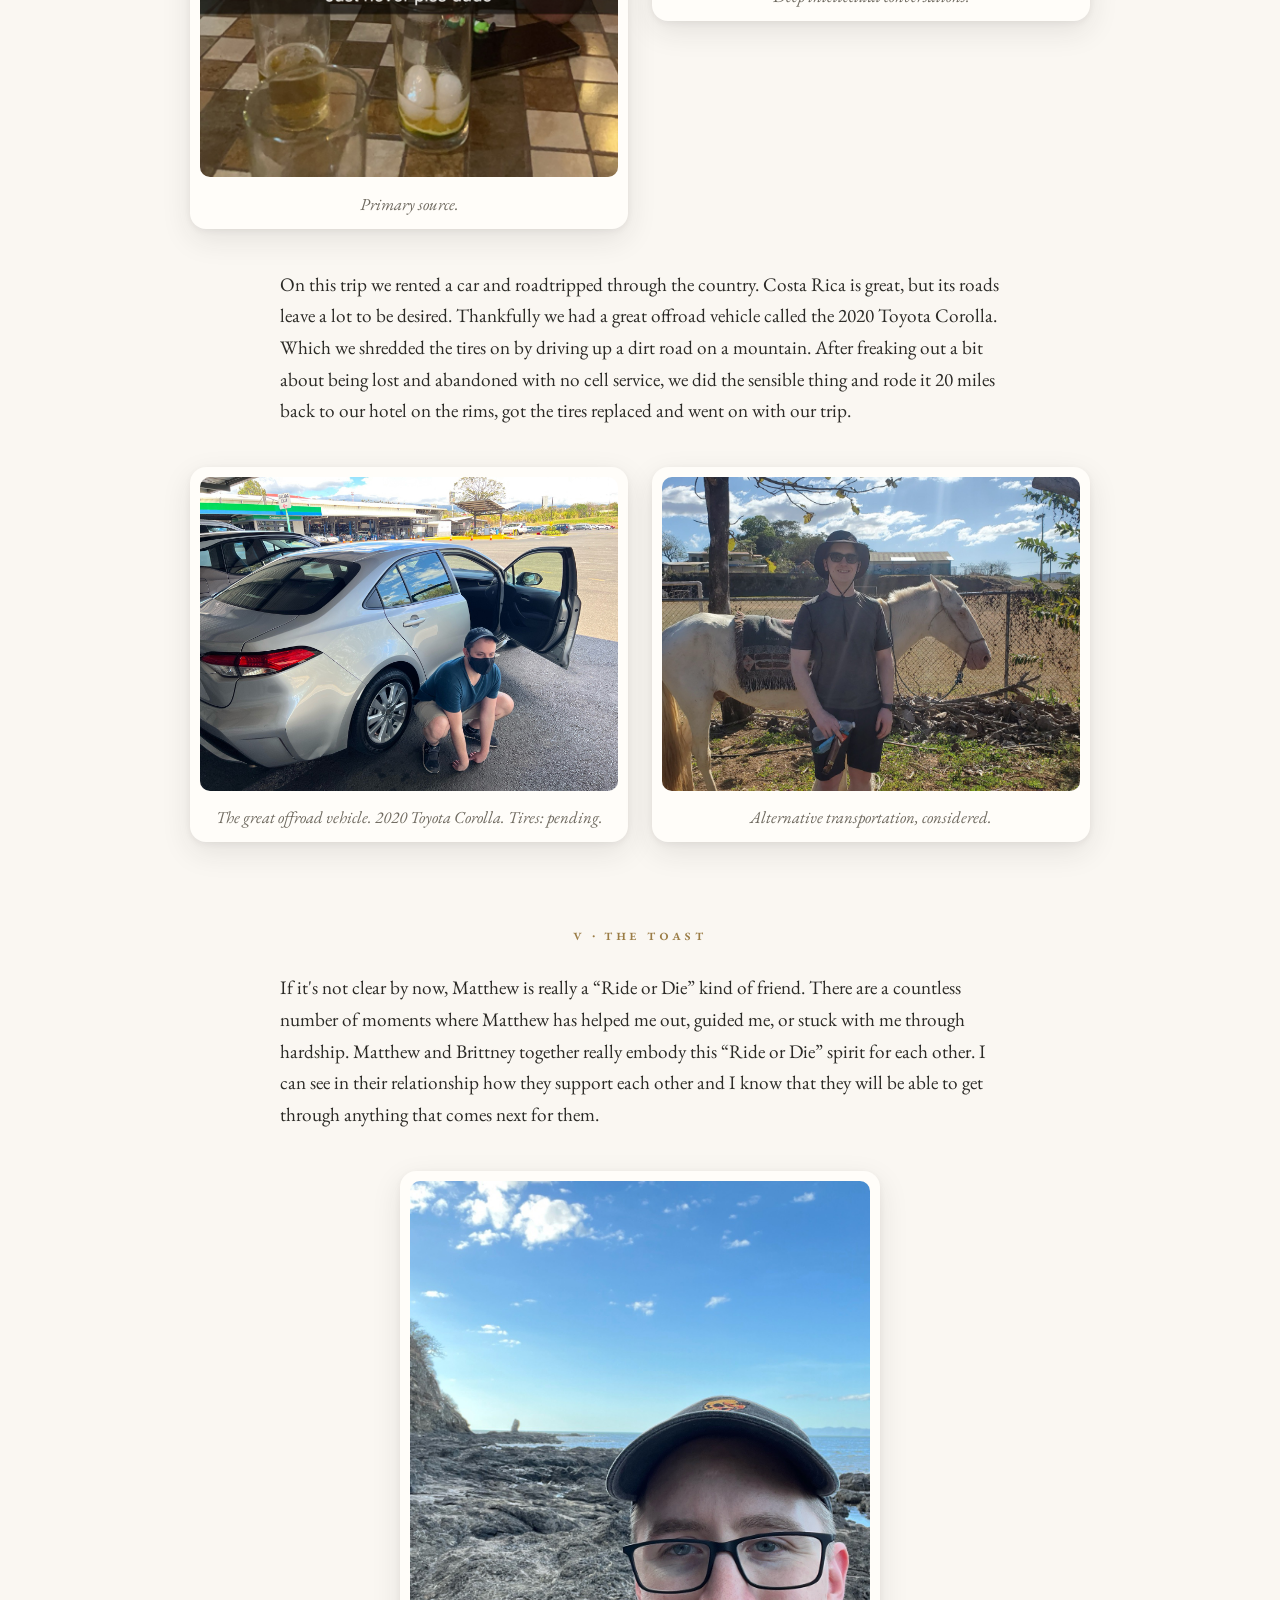
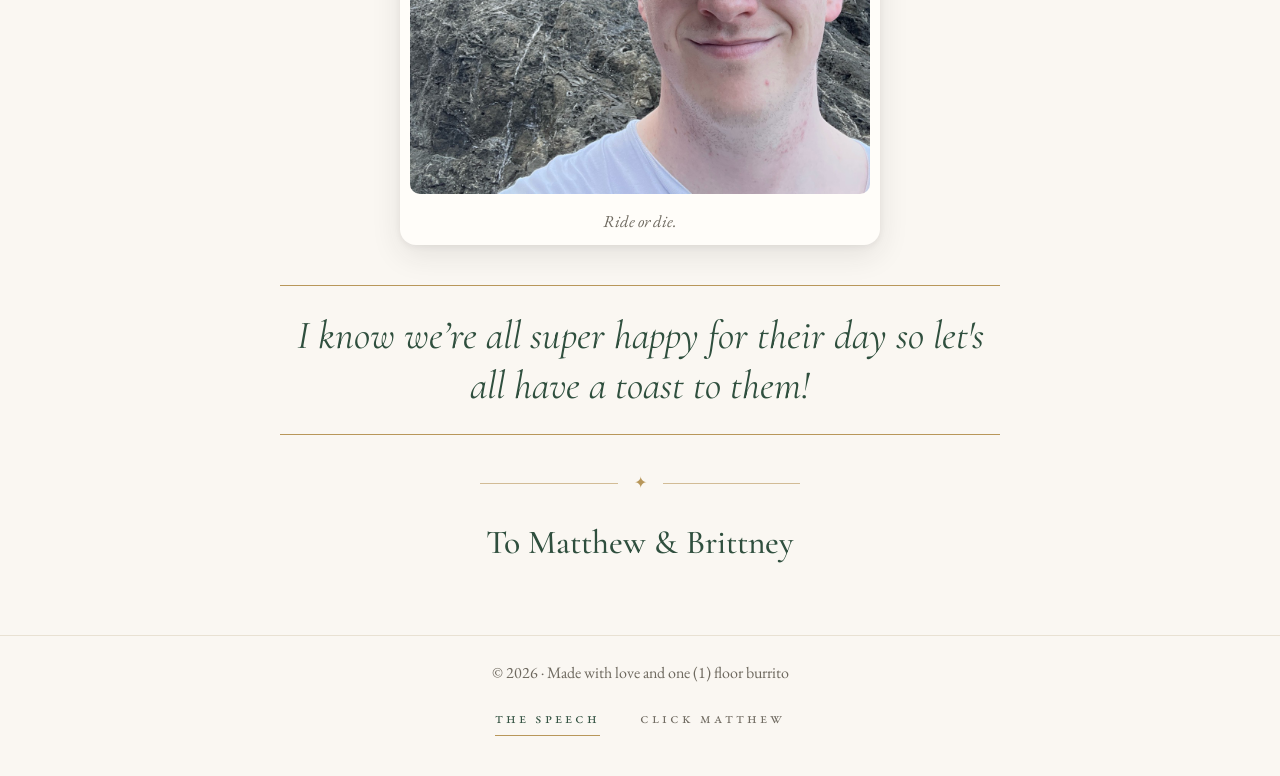
==== commit 5064d4e9: "Update speech text to the latest draft Co-Authored-By: Claude Fable 5.1 <noreply@anthropic.com> Clau" ====
--- a/index.html
+++ b/index.html
@@ -118,13 +118,13 @@
 
       <section class="speech-section" data-reveal>
         <h2 class="section-label">V · The Toast</h2>
-        <p>If it's not clear by now, Matthew is really a “Ride or Die” kind of friend. He and Brittney together really embody this for each other. I know that they will be able to get through anything that comes next for them.</p>
+        <p>If it's not clear by now, Matthew is really a “Ride or Die” kind of friend. There are a countless number of moments where Matthew has helped me out, guided me, or stuck with me through hardship. Matthew and Brittney together really embody this “Ride or Die” spirit for each other. I can see in their relationship how they support each other and I know that they will be able to get through anything that comes next for them.</p>
         <figure class="figure figure--portrait frame">
           <img src="images/matthew-water.jpg" width="1200" height="1600" alt="Matthew standing in the water, looking out at the sea." loading="lazy" decoding="async">
           <figcaption>Ride or die.</figcaption>
         </figure>
         <blockquote class="pullquote">
-          <p>Lets all have a toast to them!</p>
+          <p>I know we’re all super happy for their day so let's all have a toast to them!</p>
         </blockquote>
         <div class="closing">
           <div class="ornament" aria-hidden="true">✦</div>
--- a/styles.css
+++ b/styles.css
@@ -429,6 +429,7 @@
 }
 
 .clicker-face {
+  position: relative;
   display: block;
   width: clamp(220px, 70vw, 300px);
   aspect-ratio: 1 / 1;
@@ -439,7 +440,7 @@
   background: var(--paper);
   box-shadow: 0 0 0 7px var(--cream), 0 0 0 8px var(--gold-soft), var(--shadow);
   cursor: pointer;
-  overflow: hidden;
+  overflow: visible;
   touch-action: manipulation;
   user-select: none;
   -webkit-user-select: none;
@@ -557,6 +558,223 @@
   text-decoration-thickness: 1px;
 }
 
+/* ---------- Rage (clicker page only) ---------- */
+/* `--rage` (0..1) is set on <html> by clicker.js; `data-rage-level` on [data-clicker]. */
+
+.page-clicker {
+  --rage-red: #b3141c;
+  --rage-deep: #4a0609;
+  --rage-ember: #ff7a00;
+}
+
+/* Fixed red wash behind everything; opacity tracks rage so the cream bleeds to red. */
+/* Ramped so the red is deep enough for cream text by the time it flips (TEXT_FLIP_RAGE). */
+.page-clicker::before {
+  content: "";
+  position: fixed;
+  inset: 0;
+  z-index: -1;
+  pointer-events: none;
+  background: radial-gradient(circle at 50% 40%, var(--rage-red), var(--rage-deep));
+  opacity: min(1, var(--rage, 0) * 1.4);
+  transition: opacity 150ms linear;
+}
+
+.page-clicker .site-header {
+  background: transparent;
+}
+
+.page-clicker,
+.page-clicker .wordmark,
+.page-clicker .site-nav a,
+.page-clicker .eyebrow,
+.page-clicker .page-title,
+.page-clicker .hero-sub,
+.page-clicker .clicker-count,
+.page-clicker .clicker-label,
+.page-clicker .btn-text,
+.page-clicker .site-header,
+.page-clicker .site-footer {
+  transition: color 150ms linear, border-color 150ms linear;
+}
+
+/* On the pink wash before the flip, muted and gold text would fall below 2:1; use ink. */
+/* `is-warm` is set on <body> by clicker.js between WARM_TEXT_RAGE and TEXT_FLIP_RAGE. */
+.page-clicker.is-warm {
+  --muted: var(--ink);
+  --gold-deep: var(--ink);
+}
+
+/* Once the page is mostly red, flip the text to cream so it stays legible. */
+/* `is-red` is set on <body> by clicker.js once rage passes TEXT_FLIP_RAGE. */
+.page-clicker.is-red {
+  --ink: var(--cream);
+  --muted: #efdcd4;
+  --green: var(--cream);
+  --gold-deep: #f3cf93;
+  --gold: #f3cf93;
+  --gold-soft: rgba(243, 207, 147, 0.5);
+  --rule: rgba(250, 247, 242, 0.25);
+}
+
+.page-clicker.is-red .clicker-count {
+  color: #fff;
+}
+
+/* The toast keeps its paper card, so it keeps the original ink regardless of rage. */
+.page-clicker .clicker-toast {
+  color: var(--green-deep);
+}
+
+.rage-bar {
+  width: min(100%, 220px);
+  height: 4px;
+  margin: var(--space-2) auto 0;
+  border-radius: 999px;
+  background: rgba(43, 42, 38, 0.12);
+  overflow: hidden;
+}
+
+.rage-bar span {
+  display: block;
+  height: 100%;
+  width: calc(var(--rage, 0) * 100%);
+  border-radius: inherit;
+  background: linear-gradient(90deg, var(--gold-soft), var(--rage-ember) 45%, var(--rage-red));
+  transition: width 120ms linear;
+}
+
+/* Face anger: red tint grows with rage via filter, plus an inner vignette. */
+.page-clicker .clicker-face img {
+  filter: saturate(calc(1 + var(--rage, 0) * 1.2)) contrast(calc(1 + var(--rage, 0) * 0.35))
+    sepia(calc(var(--rage, 0) * 0.5)) hue-rotate(calc(var(--rage, 0) * -25deg));
+  transition: filter 150ms linear;
+}
+
+.page-clicker .clicker-face::after {
+  content: "";
+  position: absolute;
+  inset: 0;
+  border-radius: 50%;
+  pointer-events: none;
+  background: radial-gradient(
+    circle at 50% 50%,
+    rgba(179, 20, 28, 0) 42%,
+    rgba(179, 20, 28, 0.55) 78%,
+    rgba(74, 6, 9, 0.9) 100%
+  );
+  opacity: var(--rage, 0);
+  transition: opacity 150ms linear;
+}
+
+[data-rage-level="hot"] .clicker-face img {
+  --shake: 1;
+  animation: shake 120ms linear infinite;
+}
+
+[data-rage-level="inferno"] .clicker-face img {
+  --shake: 2.2;
+  animation: shake 80ms linear infinite;
+}
+
+@keyframes shake {
+  0% { translate: 0 0; rotate: 0deg; }
+  25% { translate: calc(-1.2px * var(--shake, 1)) calc(0.8px * var(--shake, 1)); rotate: calc(-0.5deg * var(--shake, 1)); }
+  50% { translate: calc(1.2px * var(--shake, 1)) calc(-0.8px * var(--shake, 1)); rotate: calc(0.5deg * var(--shake, 1)); }
+  75% { translate: calc(-0.8px * var(--shake, 1)) calc(-1.2px * var(--shake, 1)); rotate: calc(-0.35deg * var(--shake, 1)); }
+  100% { translate: calc(0.8px * var(--shake, 1)) calc(1.2px * var(--shake, 1)); rotate: calc(0.4deg * var(--shake, 1)); }
+}
+
+/* Eye flames. left/top/width/--flame-tilt are set per face by clicker.js. */
+.flame {
+  position: absolute;
+  left: 50%;
+  top: 40%;
+  width: 18%;
+  aspect-ratio: 1 / 1.6;
+  z-index: 1;
+  pointer-events: none;
+  transform-origin: 50% 85%;
+  transform: translate(-50%, -85%) rotate(var(--flame-tilt, 0deg));
+  border-radius: 50% 50% 50% 50% / 60% 60% 40% 40%;
+  background: radial-gradient(
+    ellipse at 50% 88%,
+    #fff6c2 0%,
+    #ffd23a 20%,
+    #ff8a00 46%,
+    #e8321c 70%,
+    rgba(122, 15, 15, 0) 100%
+  );
+  filter: blur(0.5px) drop-shadow(0 0 6px var(--rage-ember));
+  mix-blend-mode: screen;
+  opacity: 0;
+  scale: 0.3;
+  transition: opacity 180ms ease, scale 220ms cubic-bezier(0.2, 0.8, 0.3, 1.2);
+  animation: flame-sway 450ms ease-in-out infinite alternate;
+}
+
+.flame::before,
+.flame::after {
+  content: "";
+  position: absolute;
+  left: 50%;
+  bottom: 8%;
+  width: 56%;
+  height: 72%;
+  border-radius: 50% 50% 50% 50% / 60% 60% 40% 40%;
+  background: radial-gradient(ellipse at 50% 92%, #fffbe0 0%, #ffe066 38%, #ff9a1f 72%, rgba(255, 122, 0, 0) 100%);
+  transform-origin: 50% 100%;
+  transform: translateX(-50%);
+  animation: flicker 380ms ease-in-out infinite alternate;
+}
+
+.flame::after {
+  width: 36%;
+  height: 50%;
+  animation-duration: 470ms;
+  animation-delay: -210ms;
+}
+
+/* Flames are invisible while calm; pause their animations rather than run them at opacity 0. */
+[data-rage-level="calm"] .flame,
+[data-rage-level="calm"] .flame::before,
+[data-rage-level="calm"] .flame::after {
+  animation-play-state: paused;
+}
+
+[data-rage-level="warm"] .flame {
+  opacity: 0.8;
+  scale: 0.6;
+}
+
+[data-rage-level="hot"] .flame {
+  opacity: 1;
+  scale: 1;
+}
+
+[data-rage-level="inferno"] .flame {
+  opacity: 1;
+  scale: 1.18;
+  box-shadow: 0 0 10px 3px rgba(255, 170, 0, 0.55);
+  animation: flame-sway 350ms ease-in-out infinite alternate, sparks 520ms ease-in-out infinite alternate;
+}
+
+@keyframes flame-sway {
+  0% { transform: translate(-50%, -85%) rotate(var(--flame-tilt, 0deg)) scaleY(0.94) skewX(-3deg); }
+  100% { transform: translate(-50%, -85%) rotate(var(--flame-tilt, 0deg)) scaleY(1.06) skewX(3deg); }
+}
+
+@keyframes flicker {
+  0% { transform: translateX(-50%) scaleY(0.9) skewX(-5deg); opacity: 0.8; }
+  50% { transform: translateX(-46%) scaleY(1.1) skewX(3deg); opacity: 1; }
+  100% { transform: translateX(-54%) scaleY(0.97) skewX(6deg); opacity: 0.9; }
+}
+
+@keyframes sparks {
+  0% { box-shadow: 0 0 8px 2px rgba(255, 170, 0, 0.5), 0 -14px 3px -2px rgba(255, 220, 90, 0.35); }
+  100% { box-shadow: 0 0 16px 6px rgba(255, 140, 0, 0.75), 0 -26px 5px -1px rgba(255, 230, 120, 0.6); }
+}
+
 /* ---------- Scroll reveal (JS only; no-op under reduced motion) ---------- */
 
 @media (prefers-reduced-motion: no-preference) {
@@ -591,4 +809,12 @@
     animation-iteration-count: 1 !important;
     transition-duration: 0.01ms !important;
   }
-}
+
+  /* No shake or flicker; flames stay as static shapes, glow is constant. */
+  .page-clicker .clicker-face img,
+  .flame,
+  .flame::before,
+  .flame::after {
+    animation: none !important;
+  }
+}
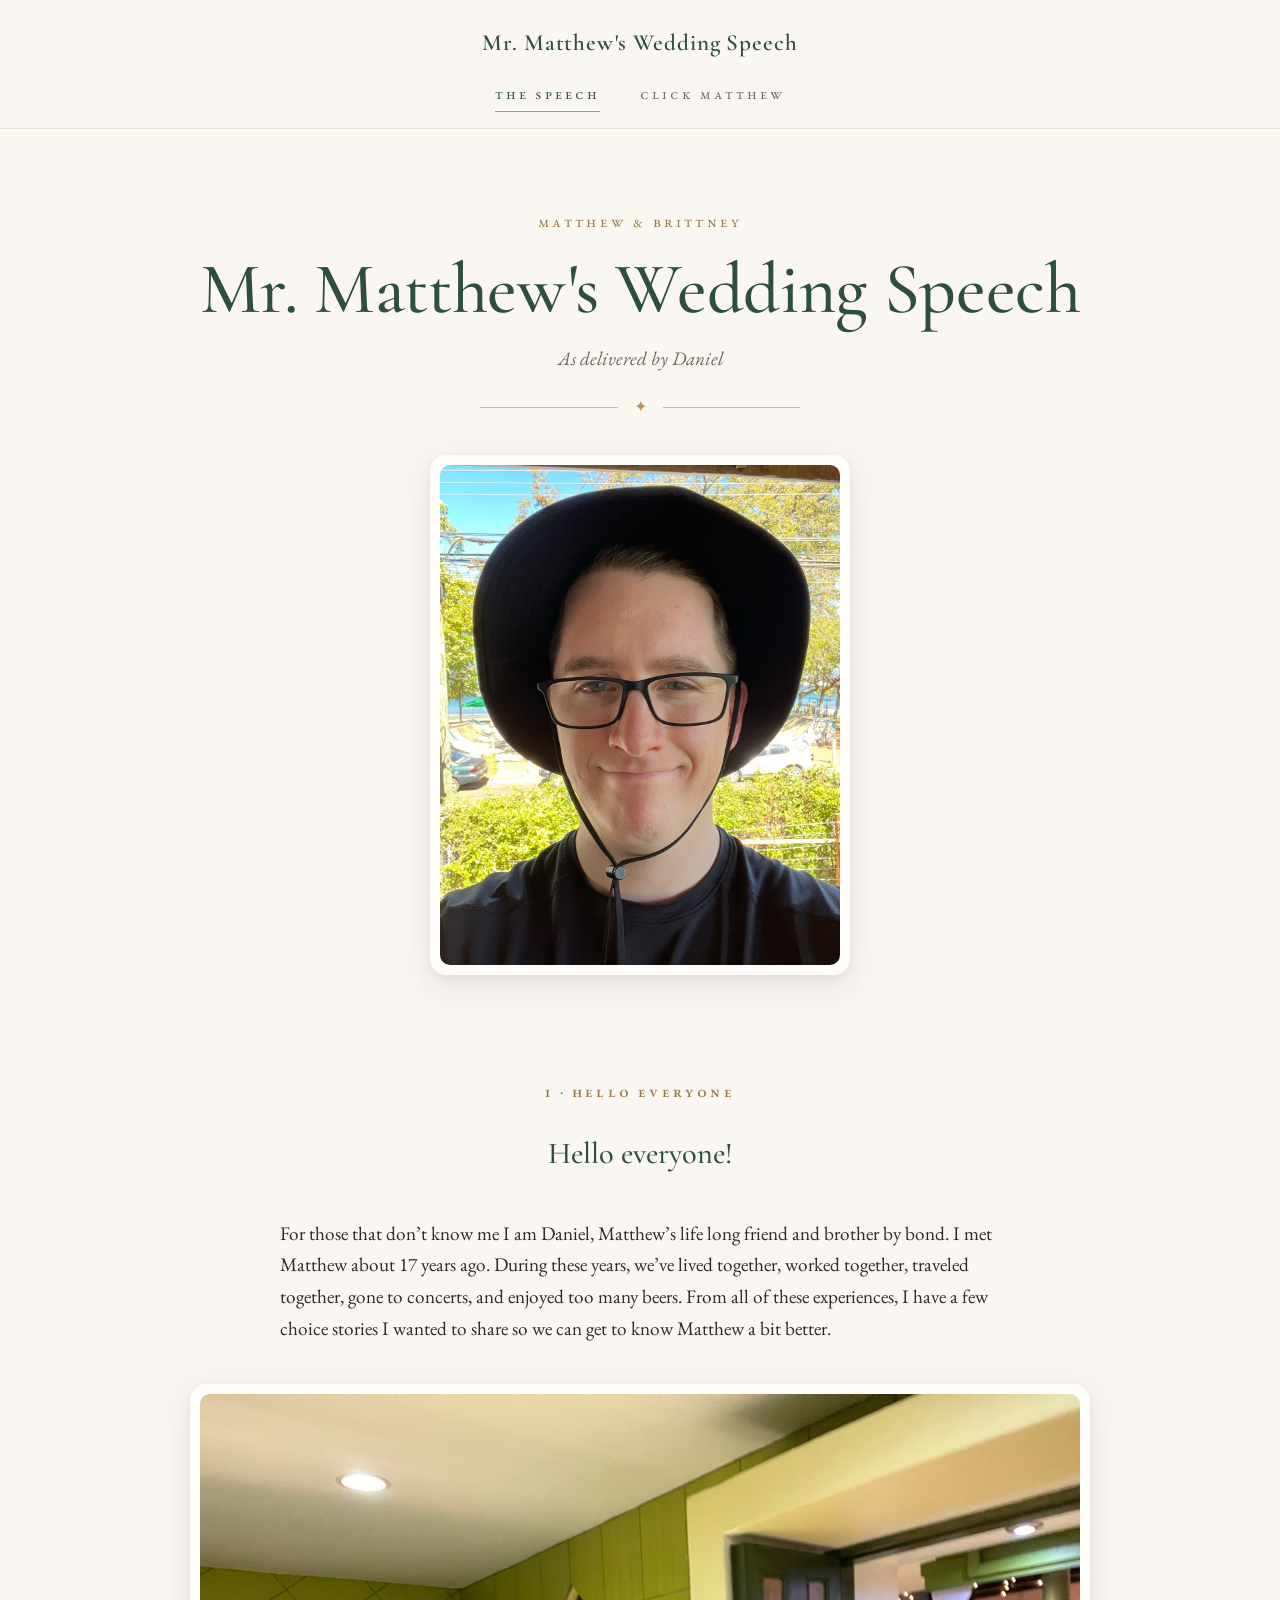
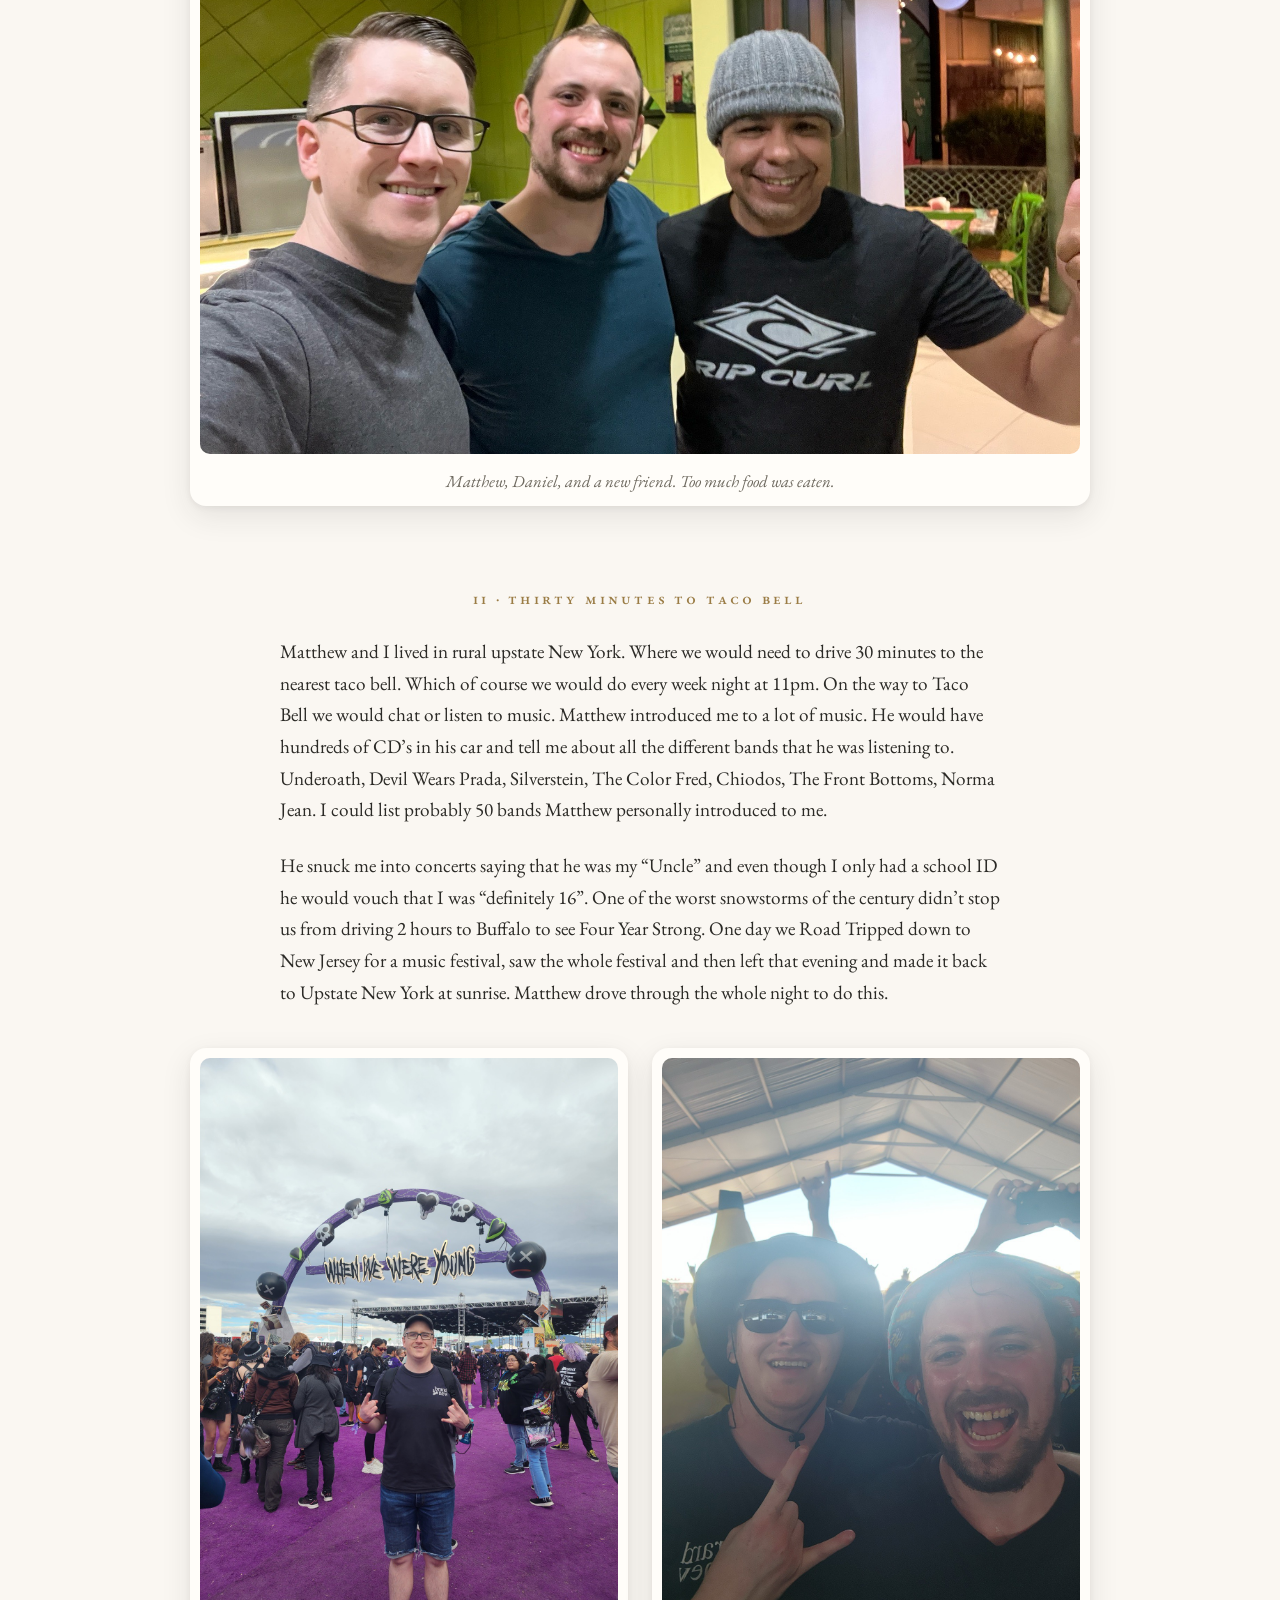
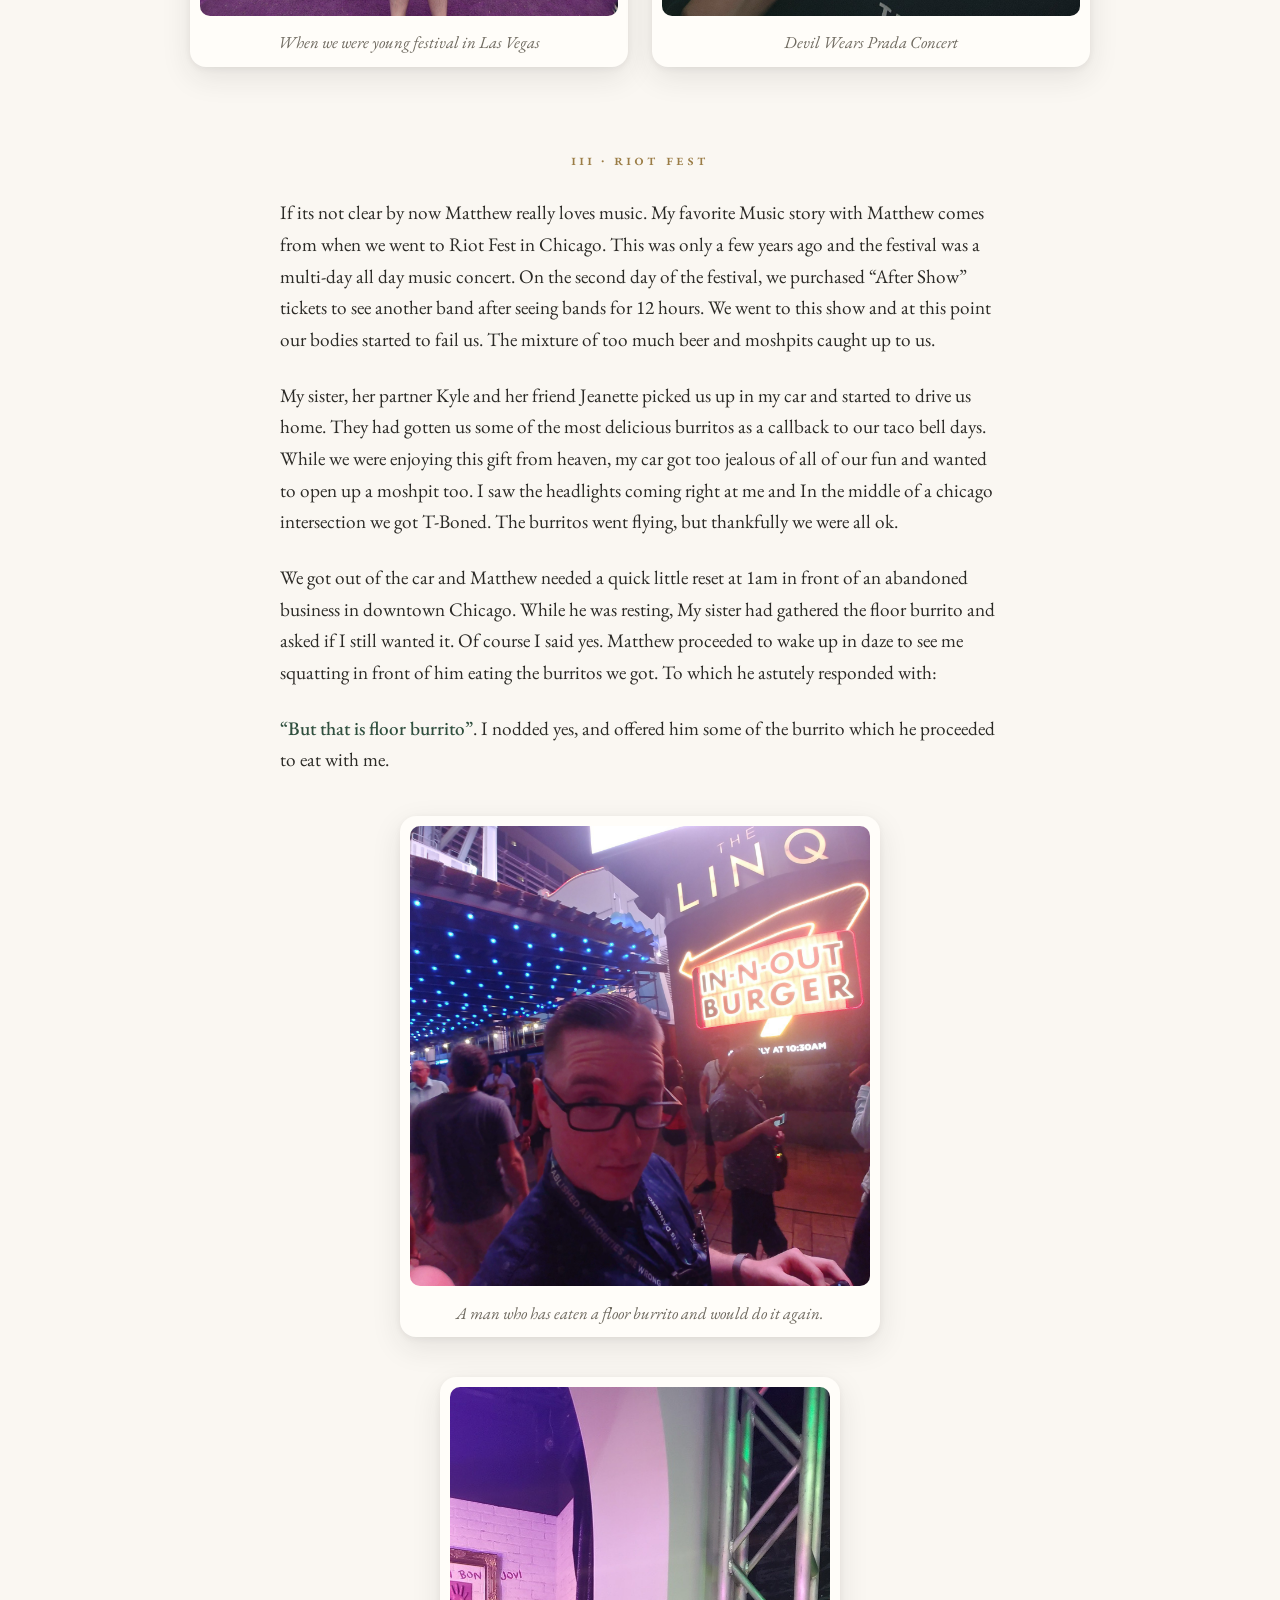
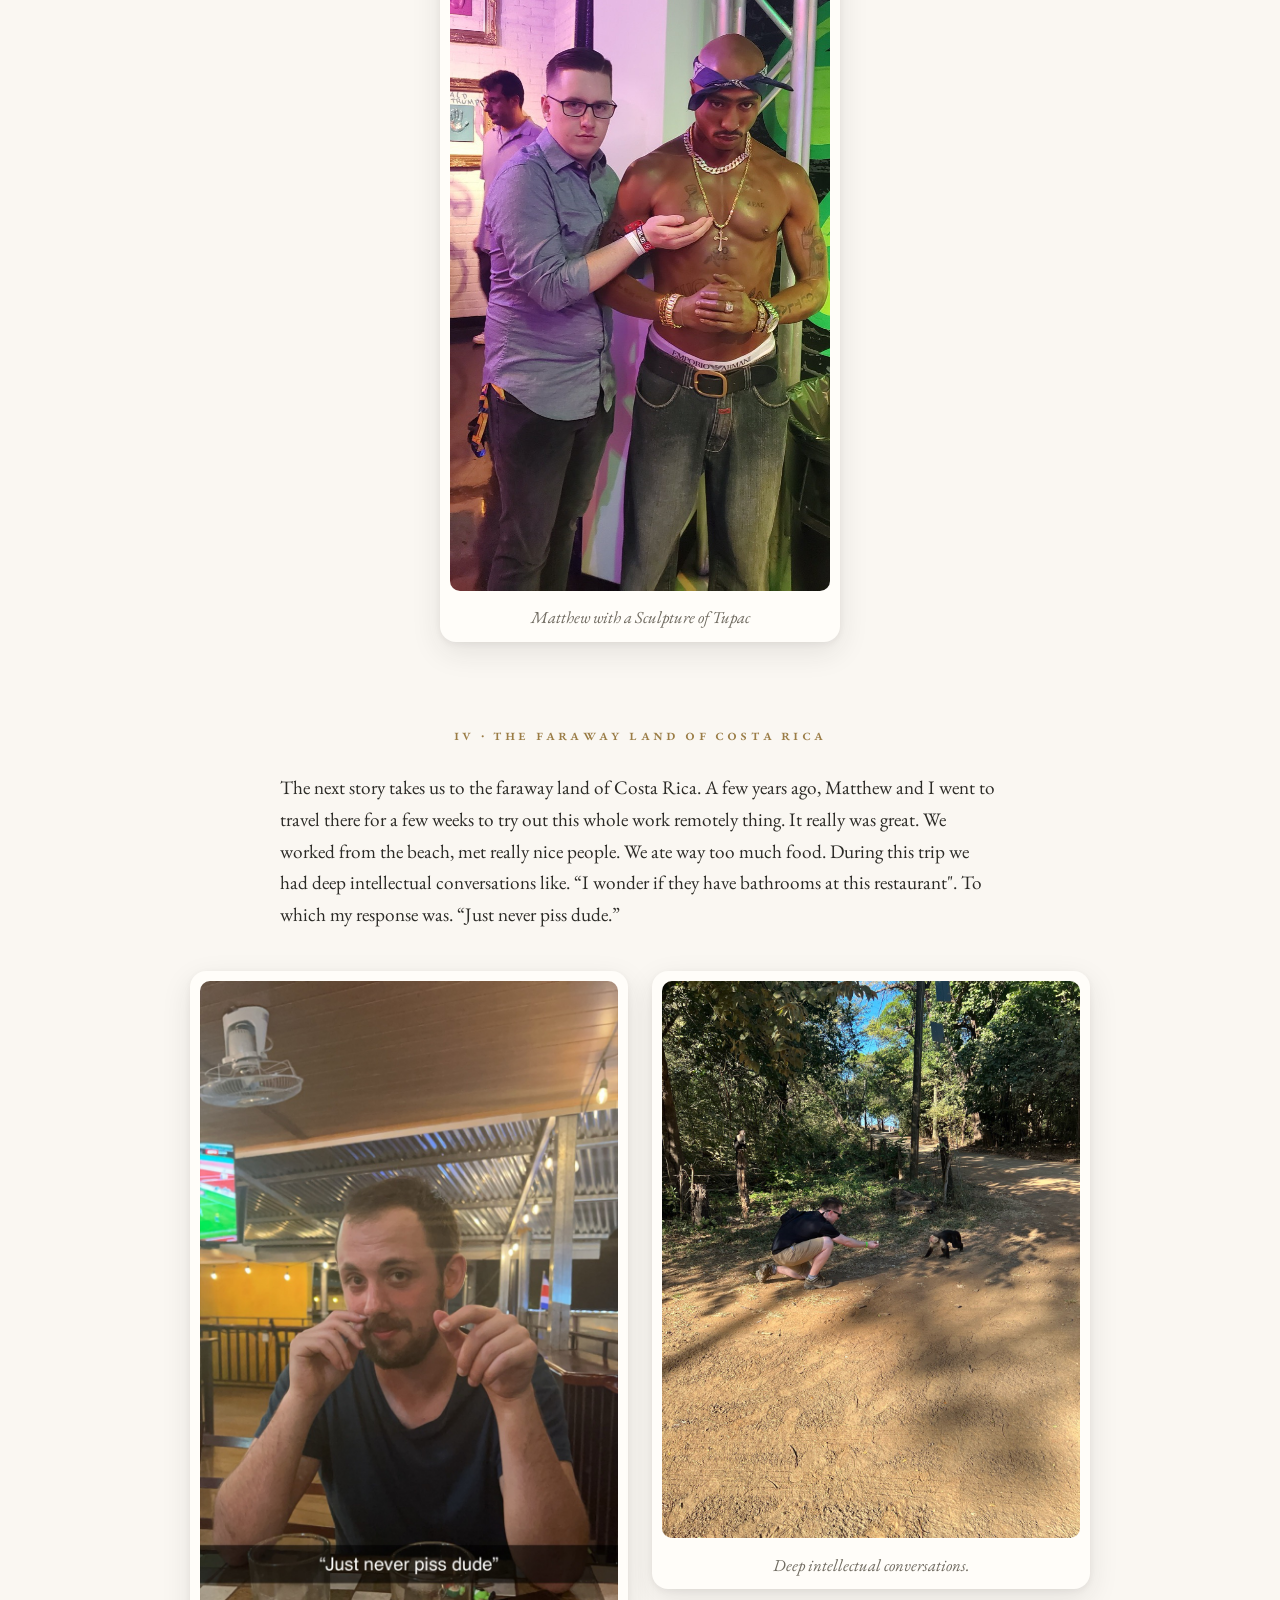
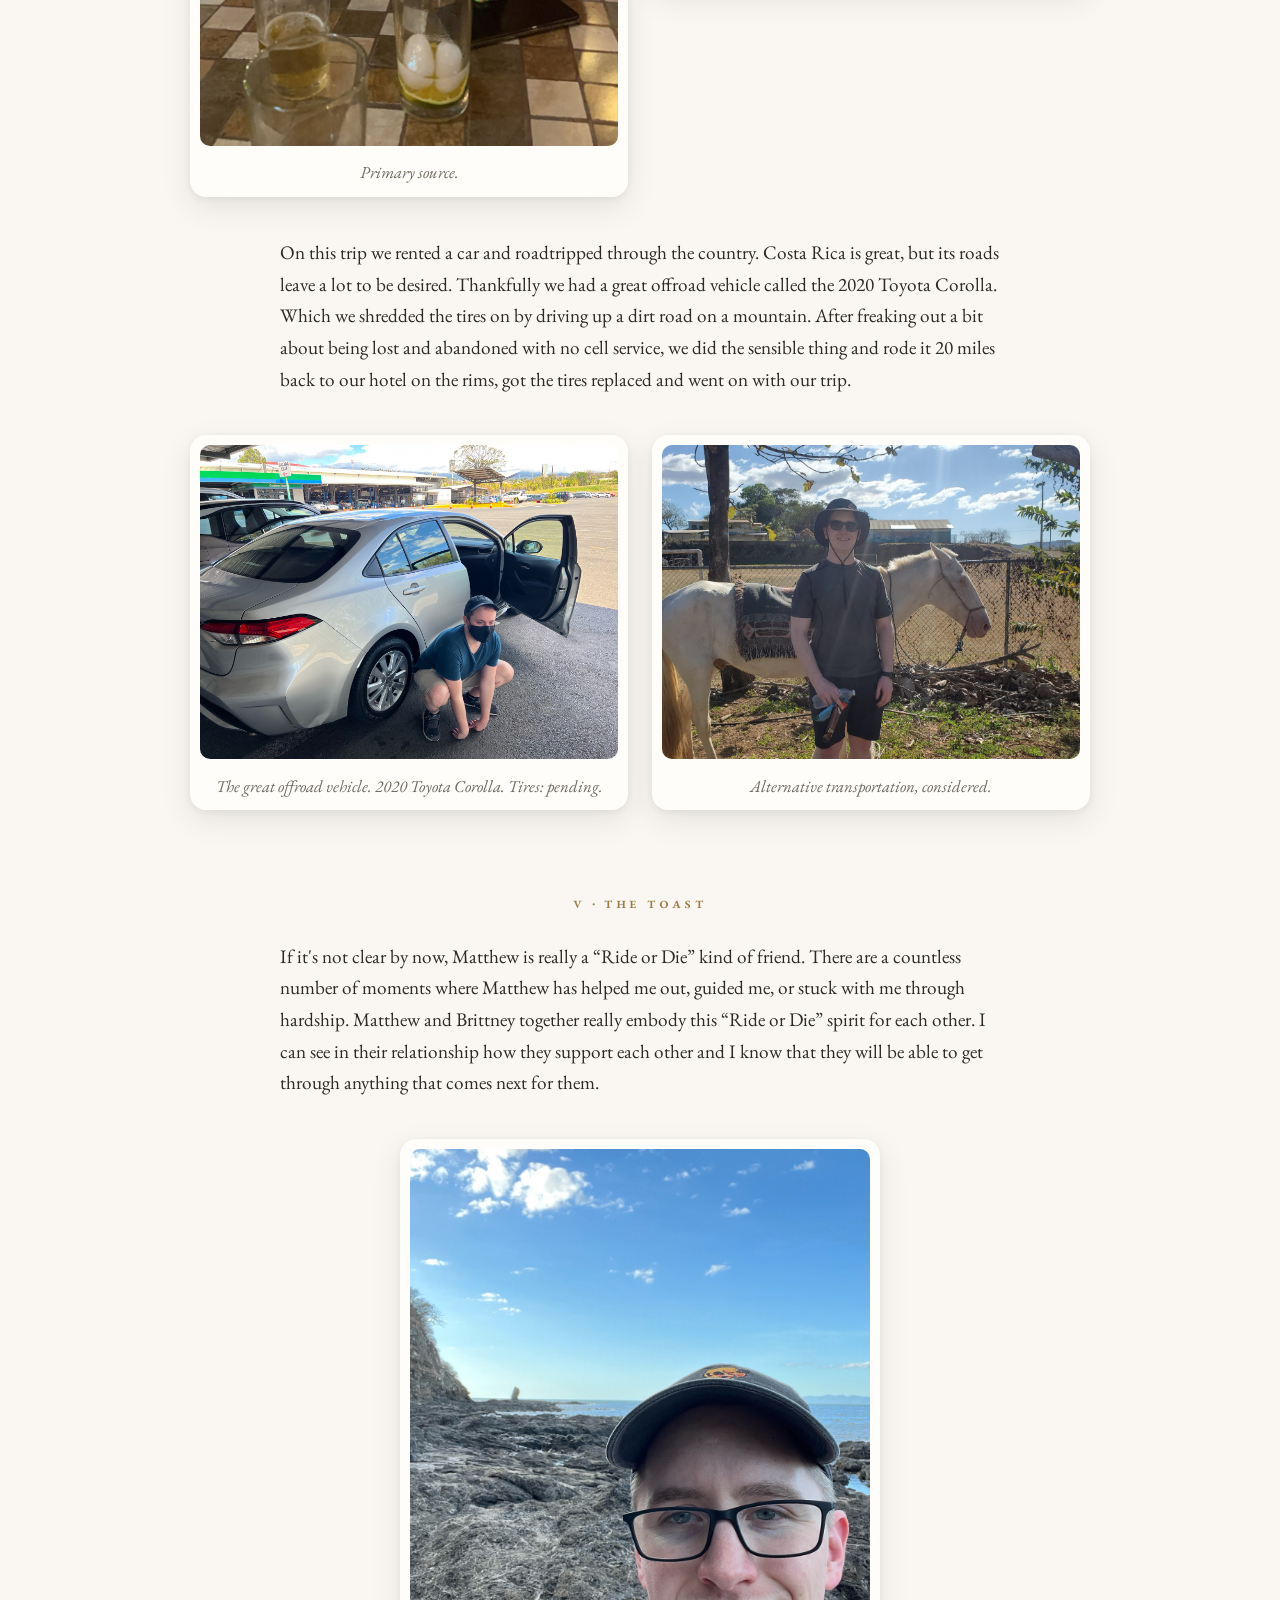
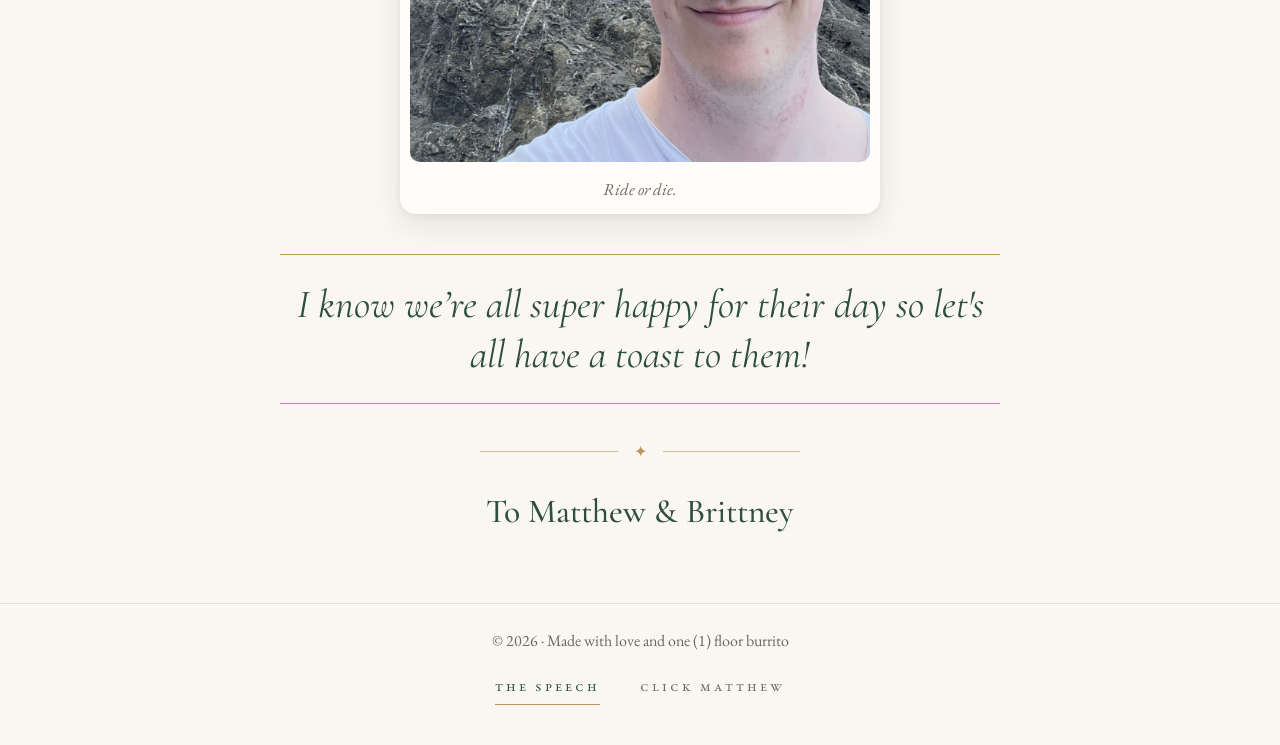
==== commit 403c2992: "Update photo captions and hero subtitle Co-Authored-By: Claude Fable 5.1 <noreply@anthropic.com> Cla" ====
--- a/index.html
+++ b/index.html
@@ -4,12 +4,12 @@
   <meta charset="utf-8">
   <meta name="viewport" content="width=device-width, initial-scale=1">
   <title>Mr. Matthew's Wedding Speech</title>
-  <meta name="description" content="The wedding speech for Matthew &amp; Brittney, as delivered by Daniel — lifelong friend and brother by bond. Featuring Taco Bell, Riot Fest, one floor burrito, and a 2020 Toyota Corolla.">
+  <meta name="description" content="The wedding speech for Matthew &amp; Brittney, as delivered by Daniel. Featuring Taco Bell, Riot Fest, one floor burrito, and a 2020 Toyota Corolla.">
   <link rel="canonical" href="https://matthewweddingspeech.com/">
 
   <meta property="og:type" content="website">
   <meta property="og:title" content="Mr. Matthew's Wedding Speech">
-  <meta property="og:description" content="As delivered by Daniel — lifelong friend and brother by bond. Featuring Taco Bell, Riot Fest, one floor burrito, and a 2020 Toyota Corolla.">
+  <meta property="og:description" content="As delivered by Daniel. Featuring Taco Bell, Riot Fest, one floor burrito, and a 2020 Toyota Corolla.">
   <meta property="og:image" content="https://matthewweddingspeech.com/images/matthew-cr-brazil-restaurant.jpg">
   <meta property="og:image:width" content="1600">
   <meta property="og:image:height" content="1200">
@@ -39,7 +39,7 @@
     <section class="hero">
       <p class="eyebrow">Matthew &amp; Brittney</p>
       <h1>Mr. Matthew's Wedding Speech</h1>
-      <p class="hero-sub">As delivered by Daniel — lifelong friend and brother by bond</p>
+      <p class="hero-sub">As delivered by Daniel</p>
       <div class="ornament" aria-hidden="true">✦</div>
       <figure class="figure hero-figure frame">
         <img src="images/matthew-hat.jpg" width="1200" height="1600" alt="Matthew in a hat, looking pleased with himself." decoding="async" fetchpriority="high">
@@ -65,11 +65,11 @@
         <div class="figure-grid">
           <figure class="figure frame">
             <img src="images/matthew-when-we-were-young.jpg" width="1200" height="1600" alt="Matthew at the When We Were Young festival." loading="lazy" decoding="async">
-            <figcaption>Definitely 16.</figcaption>
+            <figcaption>When we were young festival in Las Vegas</figcaption>
           </figure>
           <figure class="figure frame">
             <img src="images/matthew-daniel-concert.jpg" width="1200" height="1600" alt="Matthew and Daniel at a concert, visibly tired and happy." loading="lazy" decoding="async">
-            <figcaption>Hour eleven of twelve.</figcaption>
+            <figcaption>Devil Wears Prada Concert</figcaption>
           </figure>
         </div>
       </section>
@@ -86,7 +86,7 @@
         </figure>
         <figure class="figure figure--tall frame">
           <img src="images/matthew-tupac.jpg" width="757" height="1600" alt="Matthew standing in front of a Tupac mural." loading="lazy" decoding="async">
-          <figcaption>Matthew, a few moments before needing a quick little reset.</figcaption>
+          <figcaption>Matthew with a Sculpture of Tupac</figcaption>
         </figure>
       </section>
 
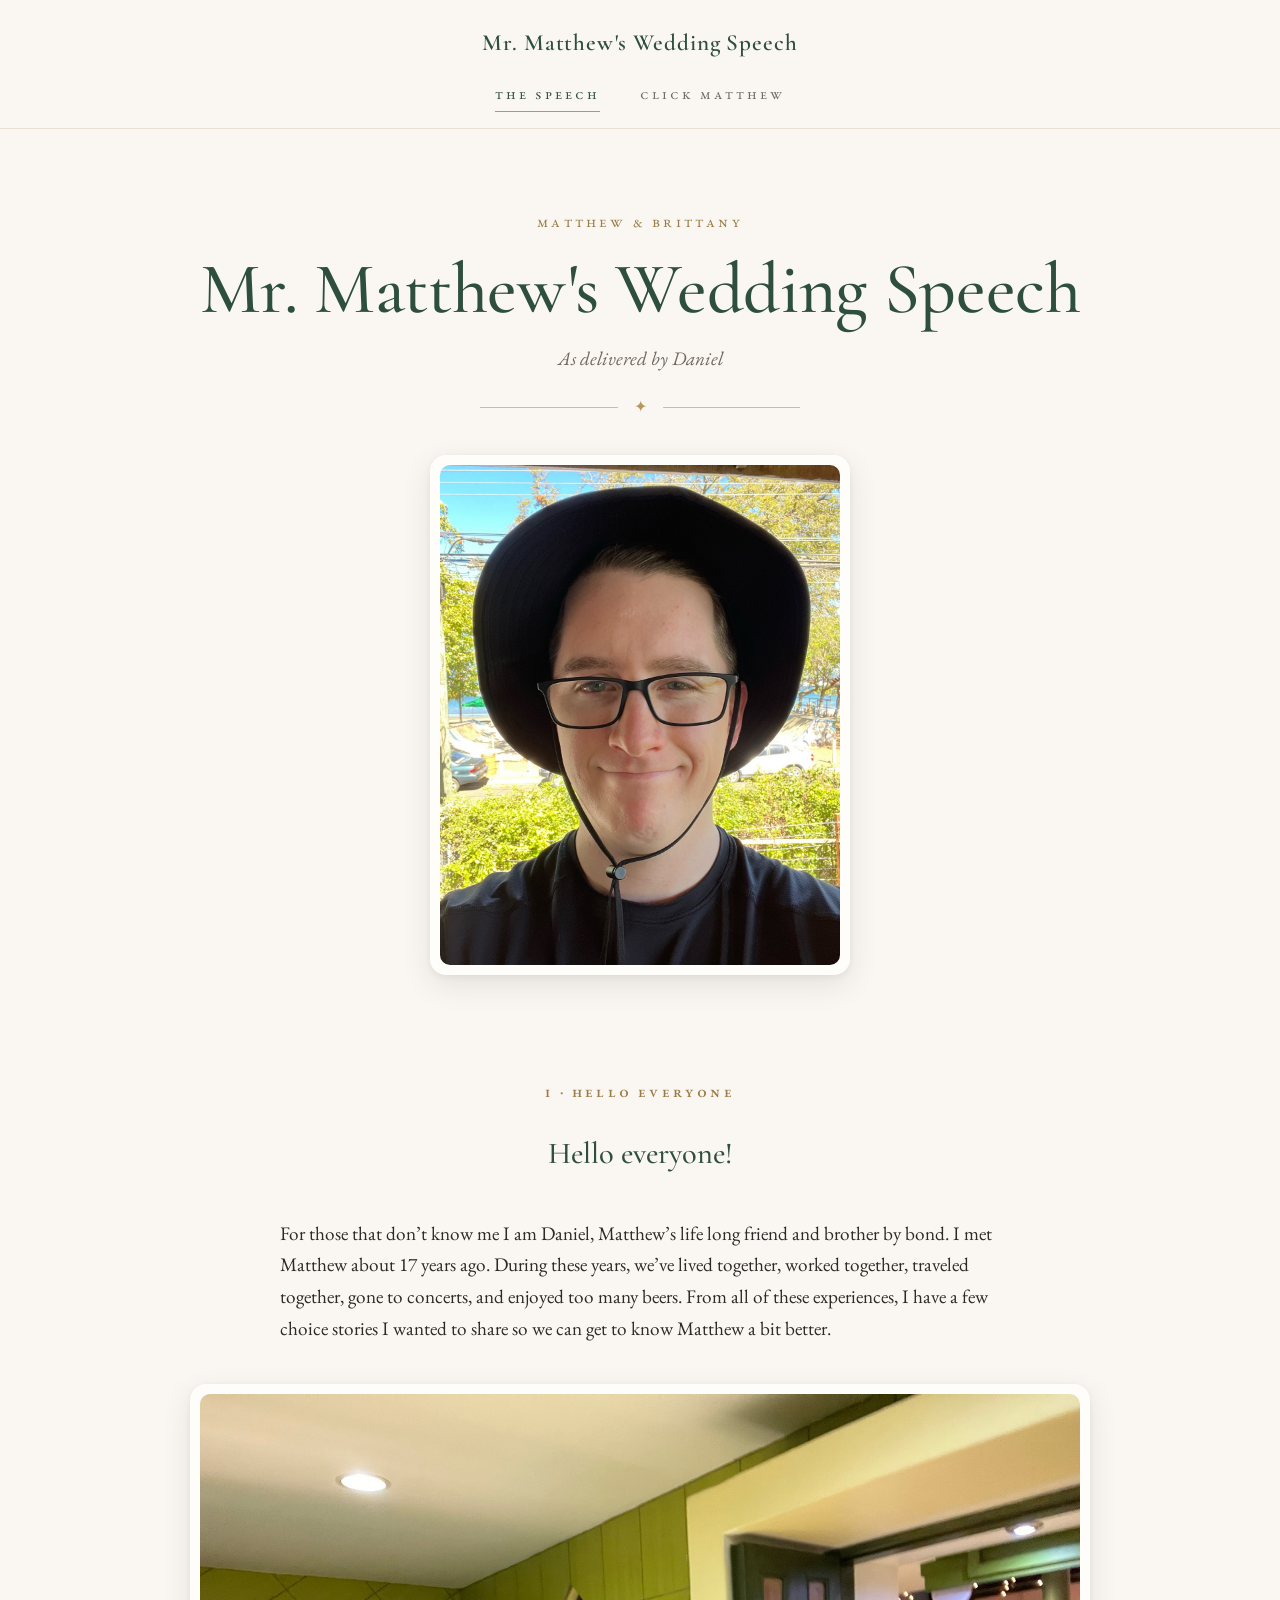
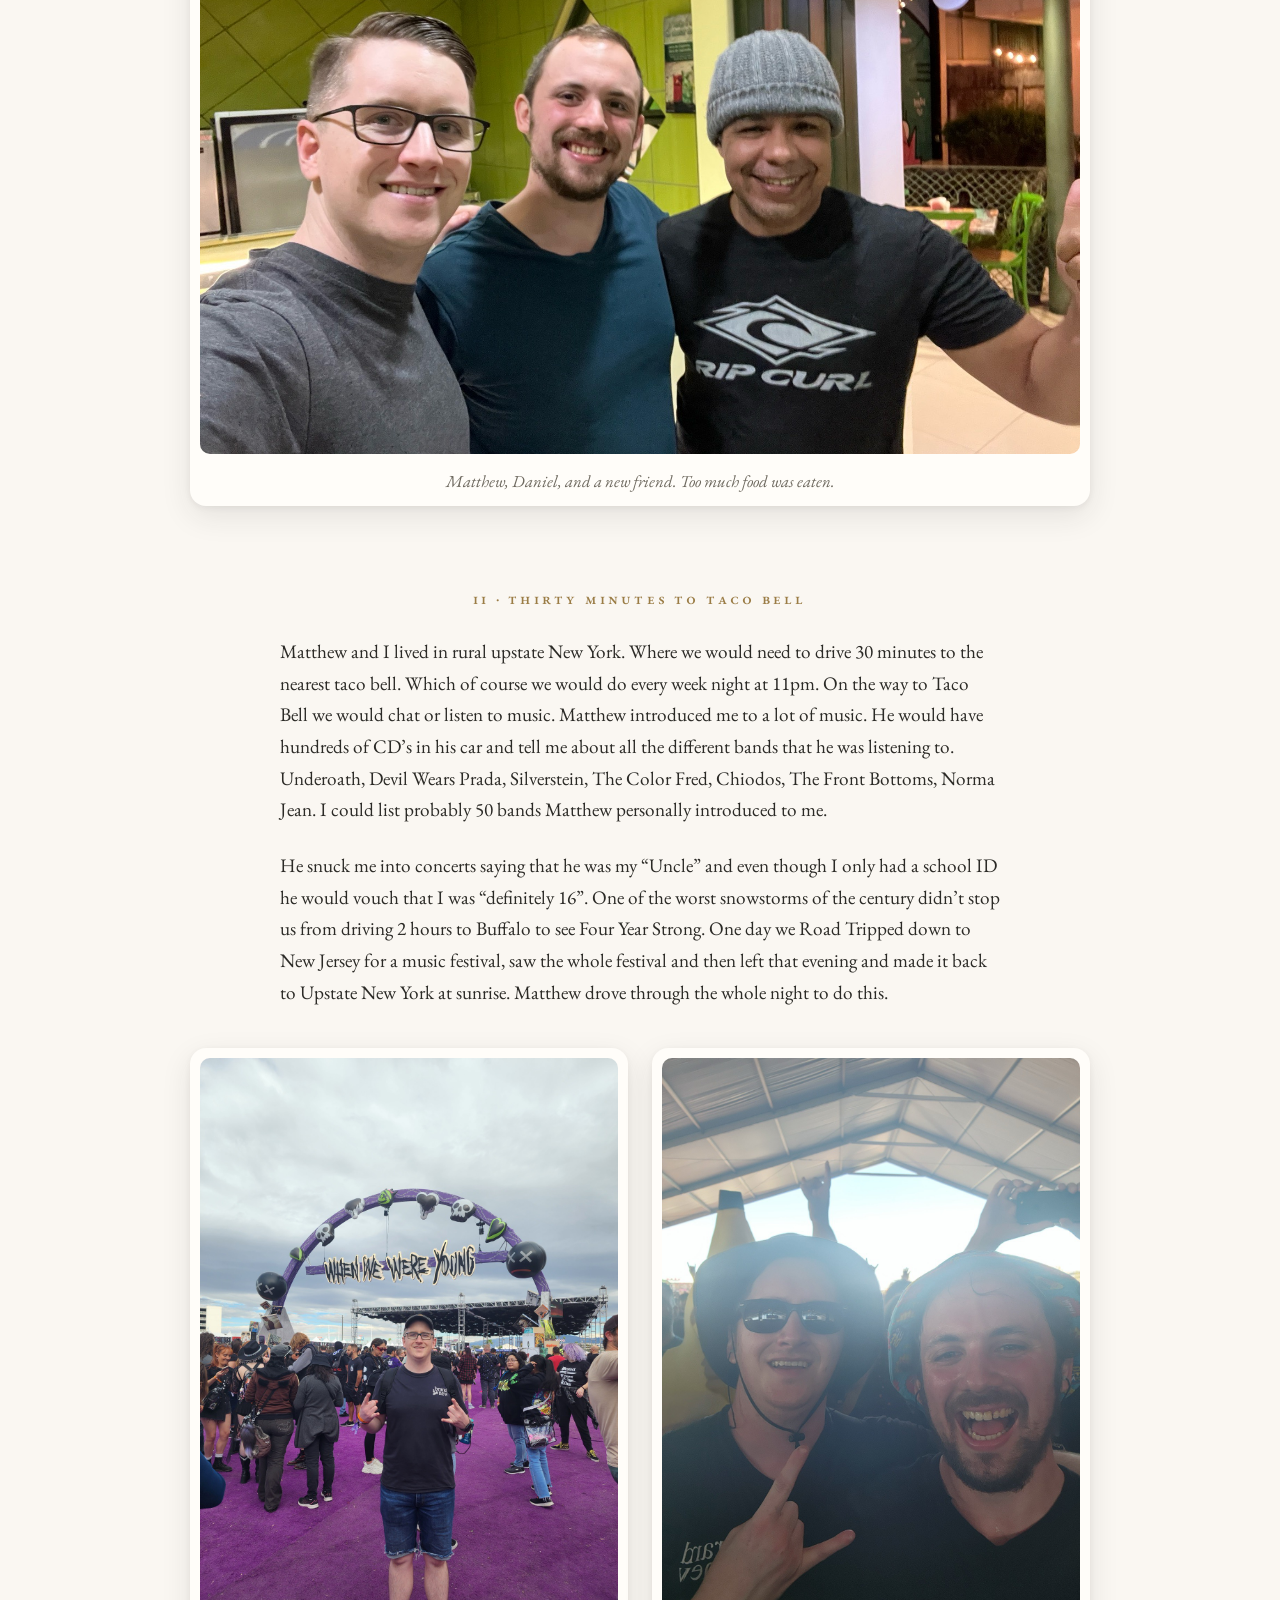
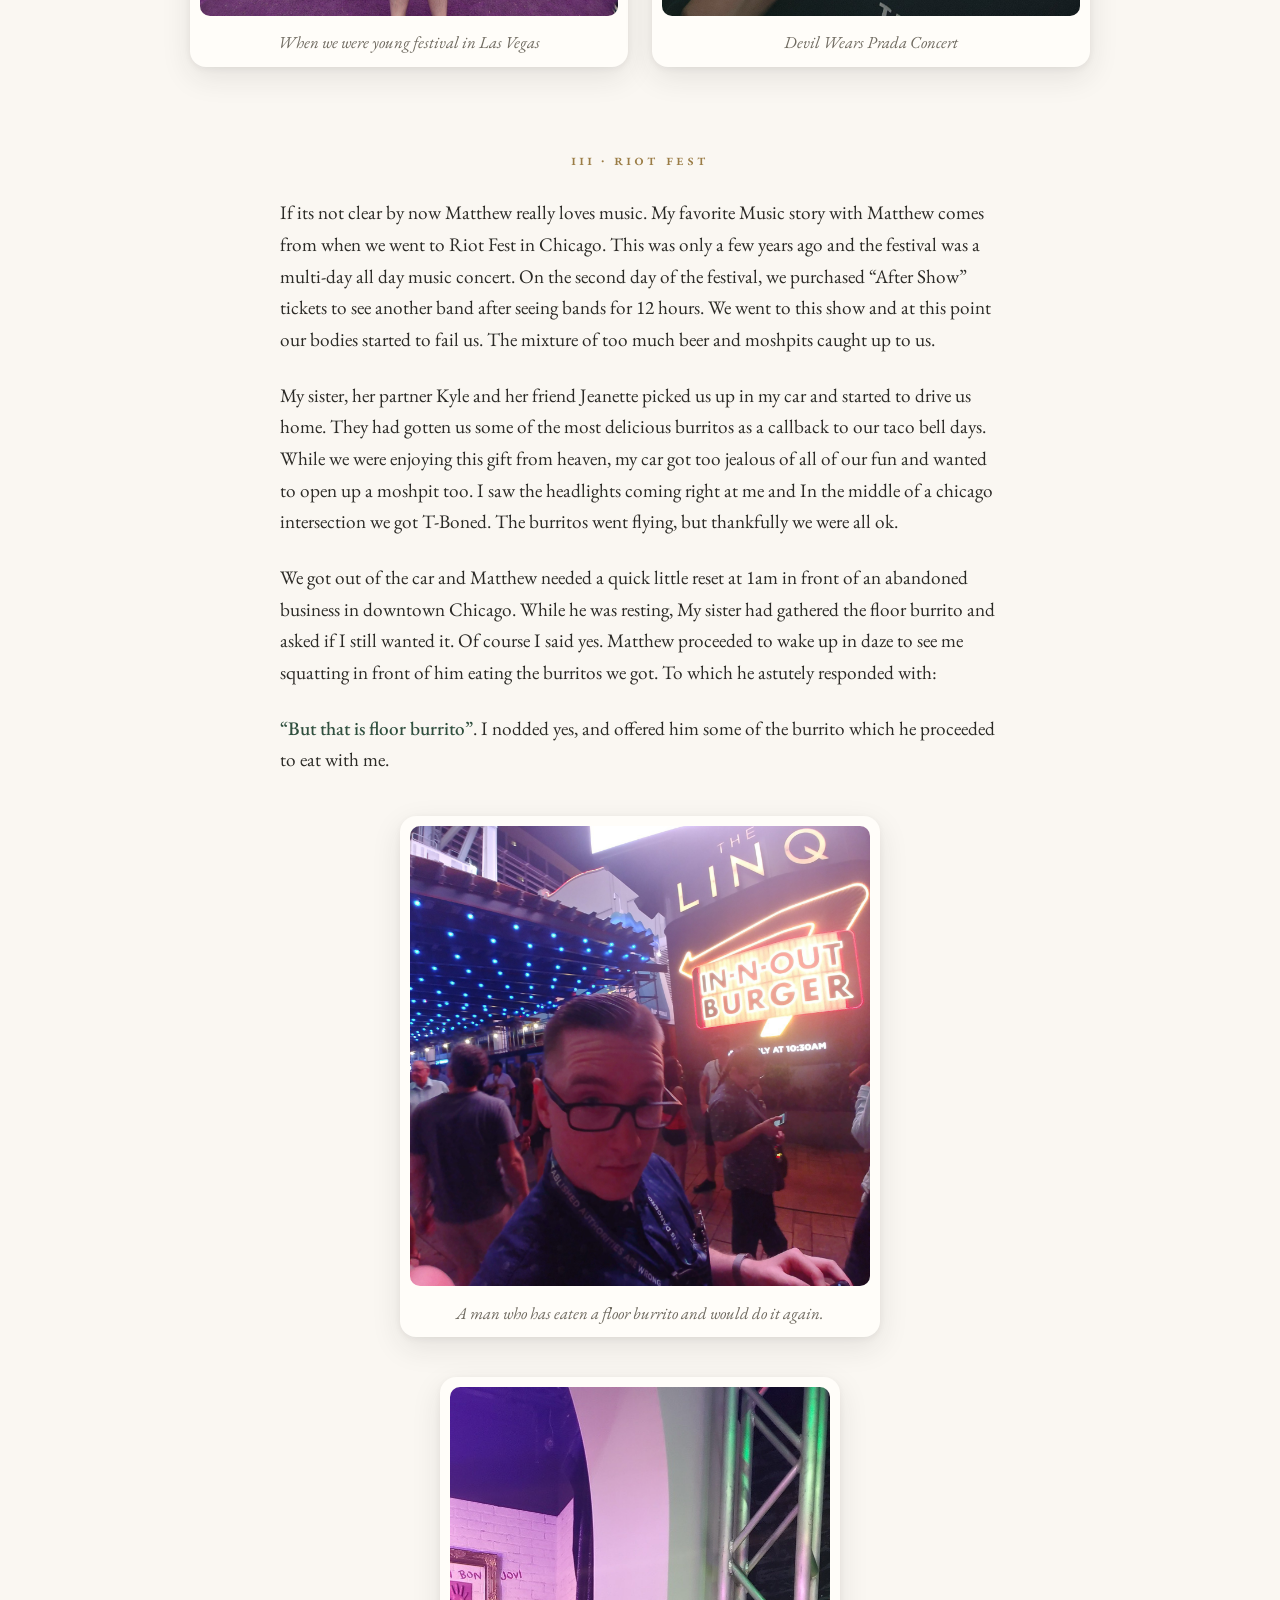
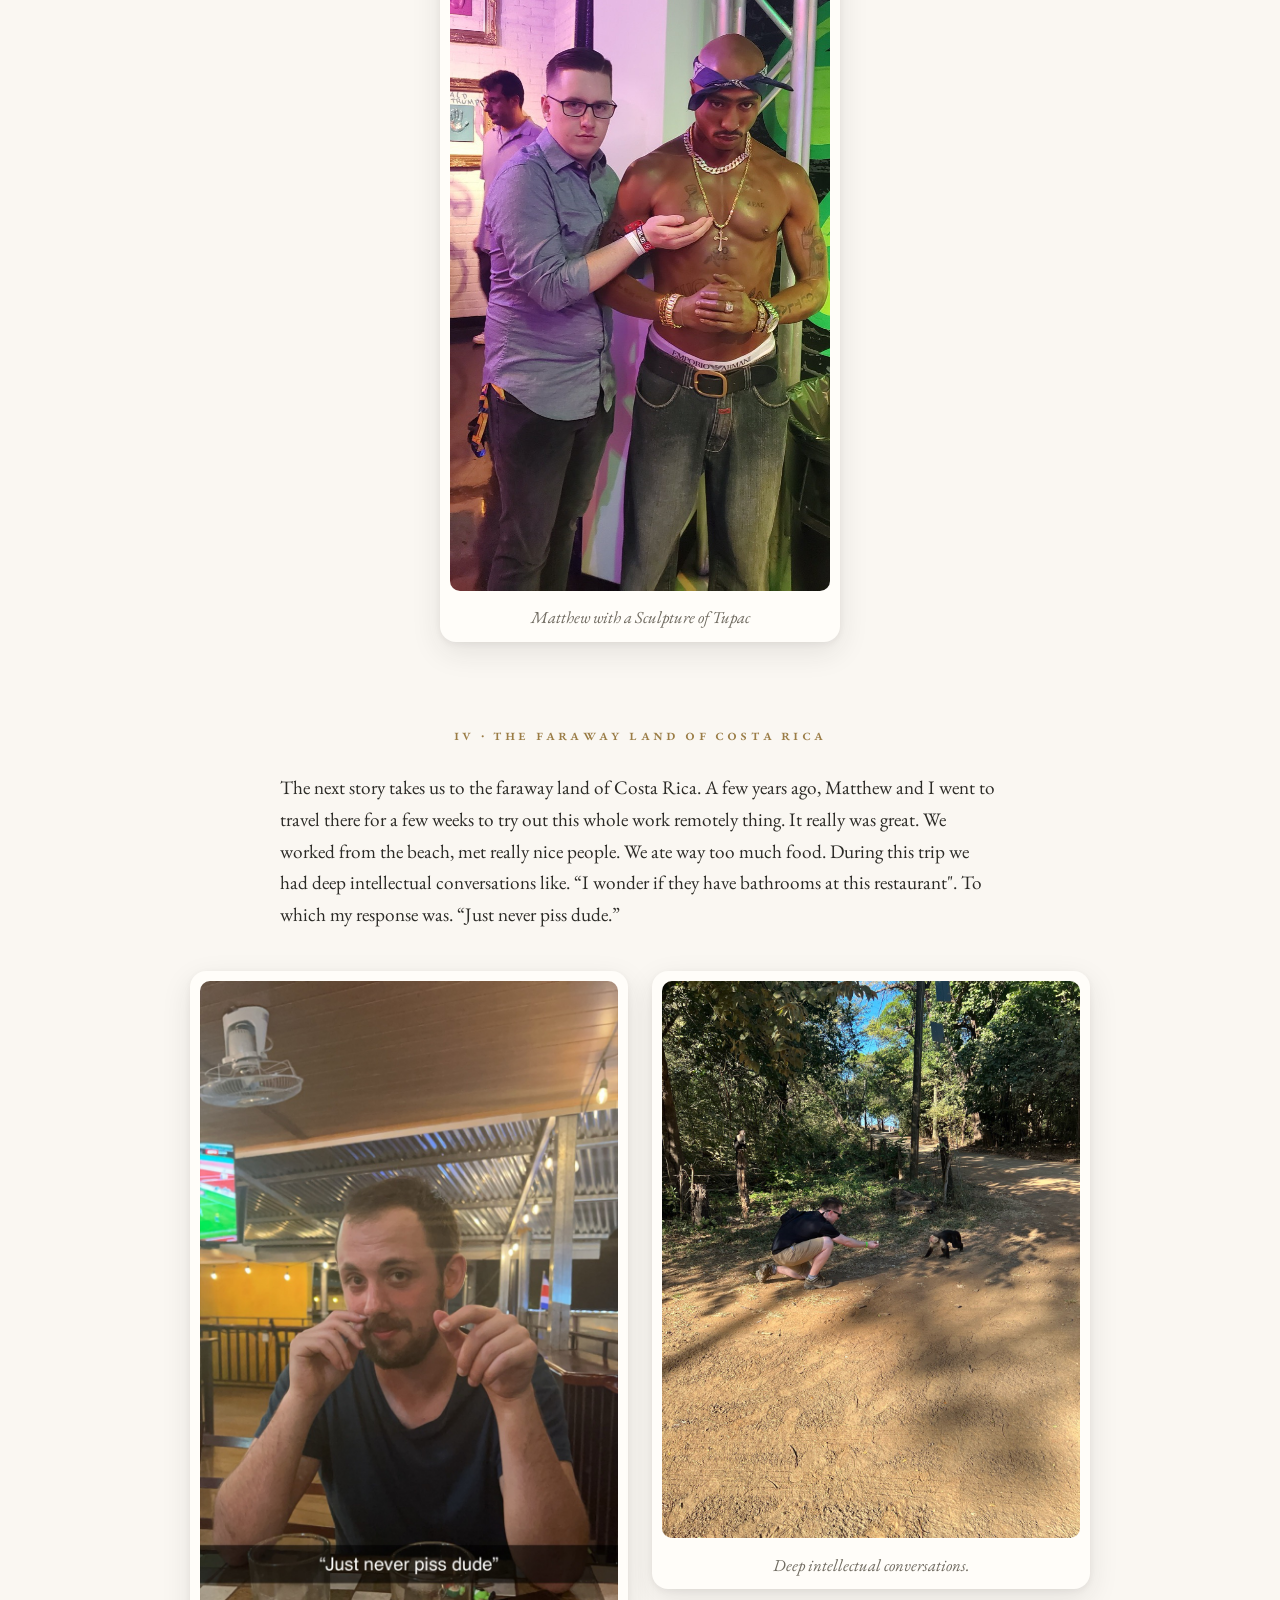
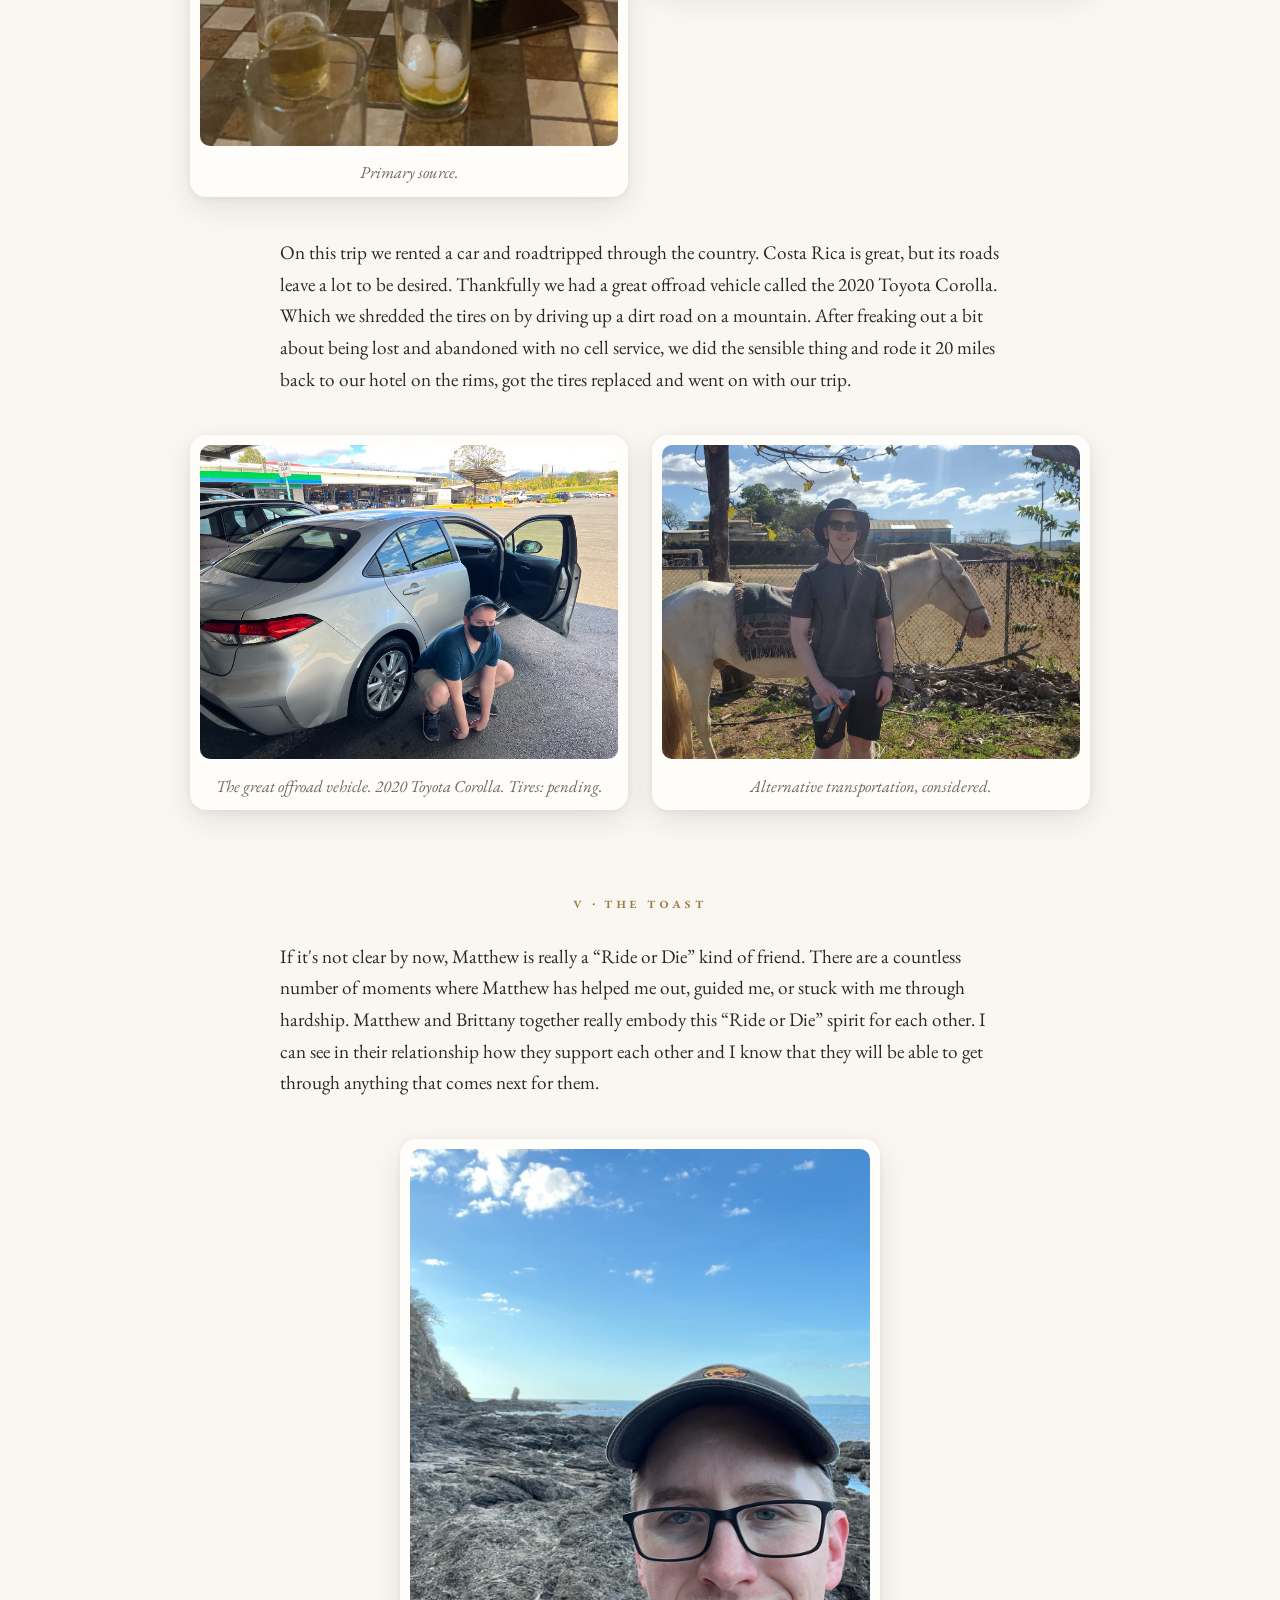
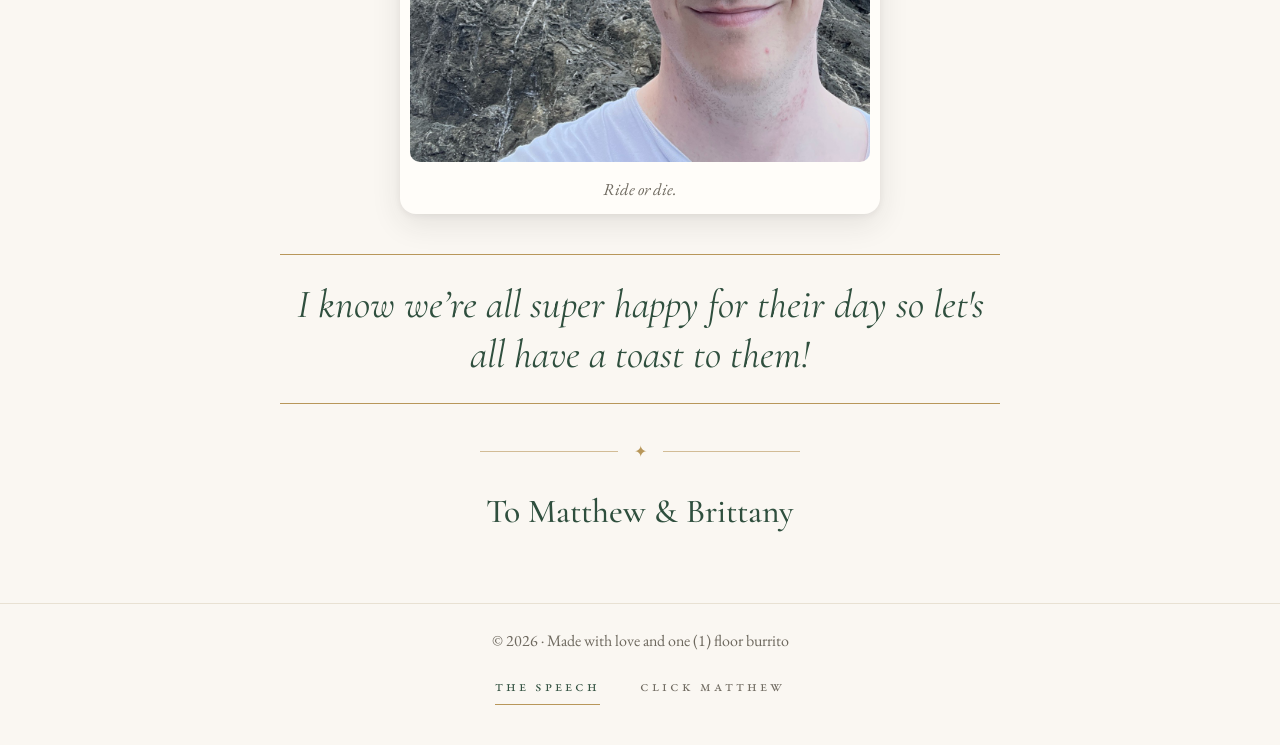
==== commit 06802c76: "Spell Brittany correctly throughout Co-Authored-By: Claude Fable 5.1 <noreply@anthropic.com> Claude-" ====
--- a/index.html
+++ b/index.html
@@ -4,7 +4,7 @@
   <meta charset="utf-8">
   <meta name="viewport" content="width=device-width, initial-scale=1">
   <title>Mr. Matthew's Wedding Speech</title>
-  <meta name="description" content="The wedding speech for Matthew &amp; Brittney, as delivered by Daniel. Featuring Taco Bell, Riot Fest, one floor burrito, and a 2020 Toyota Corolla.">
+  <meta name="description" content="The wedding speech for Matthew &amp; Brittany, as delivered by Daniel. Featuring Taco Bell, Riot Fest, one floor burrito, and a 2020 Toyota Corolla.">
   <link rel="canonical" href="https://matthewweddingspeech.com/">
 
   <meta property="og:type" content="website">
@@ -37,7 +37,7 @@
 
   <main>
     <section class="hero">
-      <p class="eyebrow">Matthew &amp; Brittney</p>
+      <p class="eyebrow">Matthew &amp; Brittany</p>
       <h1>Mr. Matthew's Wedding Speech</h1>
       <p class="hero-sub">As delivered by Daniel</p>
       <div class="ornament" aria-hidden="true">✦</div>
@@ -81,11 +81,11 @@
         <p>We got out of the car and Matthew needed a quick little reset at 1am in front of an abandoned business in downtown Chicago. While he was resting, My sister had gathered the floor burrito and asked if I still wanted it. Of course I said yes. Matthew proceeded to wake up in daze to see me squatting in front of him eating the burritos we got. To which he astutely responded with:</p>
         <p><strong class="quote-emph">“But that is floor burrito”</strong>. I nodded yes, and offered him some of the burrito which he proceeded to eat with me.</p>
         <figure class="figure figure--square frame">
-          <img src="images/matthew-in-and-out.jpg" width="1600" height="1600" alt="Matthew holding a burger at In-N-Out." loading="lazy" decoding="async">
+          <img src="images/matthew-in-and-out.jpg" width="1600" height="1600" alt="Matthew outside In-N-Out Burger at night under the neon signs." loading="lazy" decoding="async">
           <figcaption>A man who has eaten a floor burrito and would do it again.</figcaption>
         </figure>
         <figure class="figure figure--tall frame">
-          <img src="images/matthew-tupac.jpg" width="757" height="1600" alt="Matthew standing in front of a Tupac mural." loading="lazy" decoding="async">
+          <img src="images/matthew-tupac.jpg" width="757" height="1600" alt="Matthew holding the arm of a Tupac wax figure in a wax museum." loading="lazy" decoding="async">
           <figcaption>Matthew with a Sculpture of Tupac</figcaption>
         </figure>
       </section>
@@ -95,22 +95,22 @@
         <p>The next story takes us to the faraway land of Costa Rica. A few years ago, Matthew and I went to travel there for a few weeks to try out this whole work remotely thing. It really was great. We worked from the beach, met really nice people. We ate way too much food. During this trip we had deep intellectual conversations like. “I wonder if they have bathrooms at this restaurant". To which my response was. “Just never piss dude.”</p>
         <div class="figure-grid">
           <figure class="figure frame">
-            <img src="images/just-never-piss-dude.jpg" width="874" height="1600" alt="A text message screenshot reading “Just never piss dude.”" loading="lazy" decoding="async">
+            <img src="images/just-never-piss-dude.jpg" width="874" height="1600" alt="Phone screenshot of Daniel at a bar in Costa Rica, captioned “Just never piss dude.”" loading="lazy" decoding="async">
             <figcaption>Primary source.</figcaption>
           </figure>
           <figure class="figure frame">
-            <img src="images/matthew-monkey.jpg" width="1200" height="1600" alt="Matthew regarding a monkey in a tree in Costa Rica." loading="lazy" decoding="async">
+            <img src="images/matthew-monkey.jpg" width="1200" height="1600" alt="Matthew crouching on a jungle dirt road, reaching toward a capuchin monkey." loading="lazy" decoding="async">
             <figcaption>Deep intellectual conversations.</figcaption>
           </figure>
         </div>
         <p>On this trip we rented a car and roadtripped through the country. Costa Rica is great, but its roads leave a lot to be desired. Thankfully we had a great offroad vehicle called the 2020 Toyota Corolla. Which we shredded the tires on by driving up a dirt road on a mountain. After freaking out a bit about being lost and abandoned with no cell service, we did the sensible thing and rode it 20 miles back to our hotel on the rims, got the tires replaced and went on with our trip.</p>
         <div class="figure-grid figure-grid--landscape">
           <figure class="figure frame">
-            <img src="images/offroad-vehicle.jpg" width="1600" height="1200" alt="A 2020 Toyota Corolla parked on a dirt road in Costa Rica." loading="lazy" decoding="async">
+            <img src="images/offroad-vehicle.jpg" width="1600" height="1200" alt="Matthew crouching behind a silver Toyota Corolla at a rental car lot." loading="lazy" decoding="async">
             <figcaption>The great offroad vehicle. 2020 Toyota Corolla. Tires: pending.</figcaption>
           </figure>
           <figure class="figure frame">
-            <img src="images/matthew-horse.jpg" width="1600" height="900" alt="Matthew on horseback in Costa Rica." loading="lazy" decoding="async" style="object-position: 44% 30%;">
+            <img src="images/matthew-horse.jpg" width="1600" height="900" alt="Matthew standing in front of a white horse in a dirt lot." loading="lazy" decoding="async" style="object-position: 44% 30%;">
             <figcaption>Alternative transportation, considered.</figcaption>
           </figure>
         </div>
@@ -118,9 +118,9 @@
 
       <section class="speech-section" data-reveal>
         <h2 class="section-label">V · The Toast</h2>
-        <p>If it's not clear by now, Matthew is really a “Ride or Die” kind of friend. There are a countless number of moments where Matthew has helped me out, guided me, or stuck with me through hardship. Matthew and Brittney together really embody this “Ride or Die” spirit for each other. I can see in their relationship how they support each other and I know that they will be able to get through anything that comes next for them.</p>
+        <p>If it's not clear by now, Matthew is really a “Ride or Die” kind of friend. There are a countless number of moments where Matthew has helped me out, guided me, or stuck with me through hardship. Matthew and Brittany together really embody this “Ride or Die” spirit for each other. I can see in their relationship how they support each other and I know that they will be able to get through anything that comes next for them.</p>
         <figure class="figure figure--portrait frame">
-          <img src="images/matthew-water.jpg" width="1200" height="1600" alt="Matthew standing in the water, looking out at the sea." loading="lazy" decoding="async">
+          <img src="images/matthew-water.jpg" width="1200" height="1600" alt="Matthew in a cap on dark coastal rocks, with the ocean behind him." loading="lazy" decoding="async">
           <figcaption>Ride or die.</figcaption>
         </figure>
         <blockquote class="pullquote">
@@ -128,7 +128,7 @@
         </blockquote>
         <div class="closing">
           <div class="ornament" aria-hidden="true">✦</div>
-          <p class="closing-names">To Matthew &amp; Brittney</p>
+          <p class="closing-names">To Matthew &amp; Brittany</p>
         </div>
       </section>
 
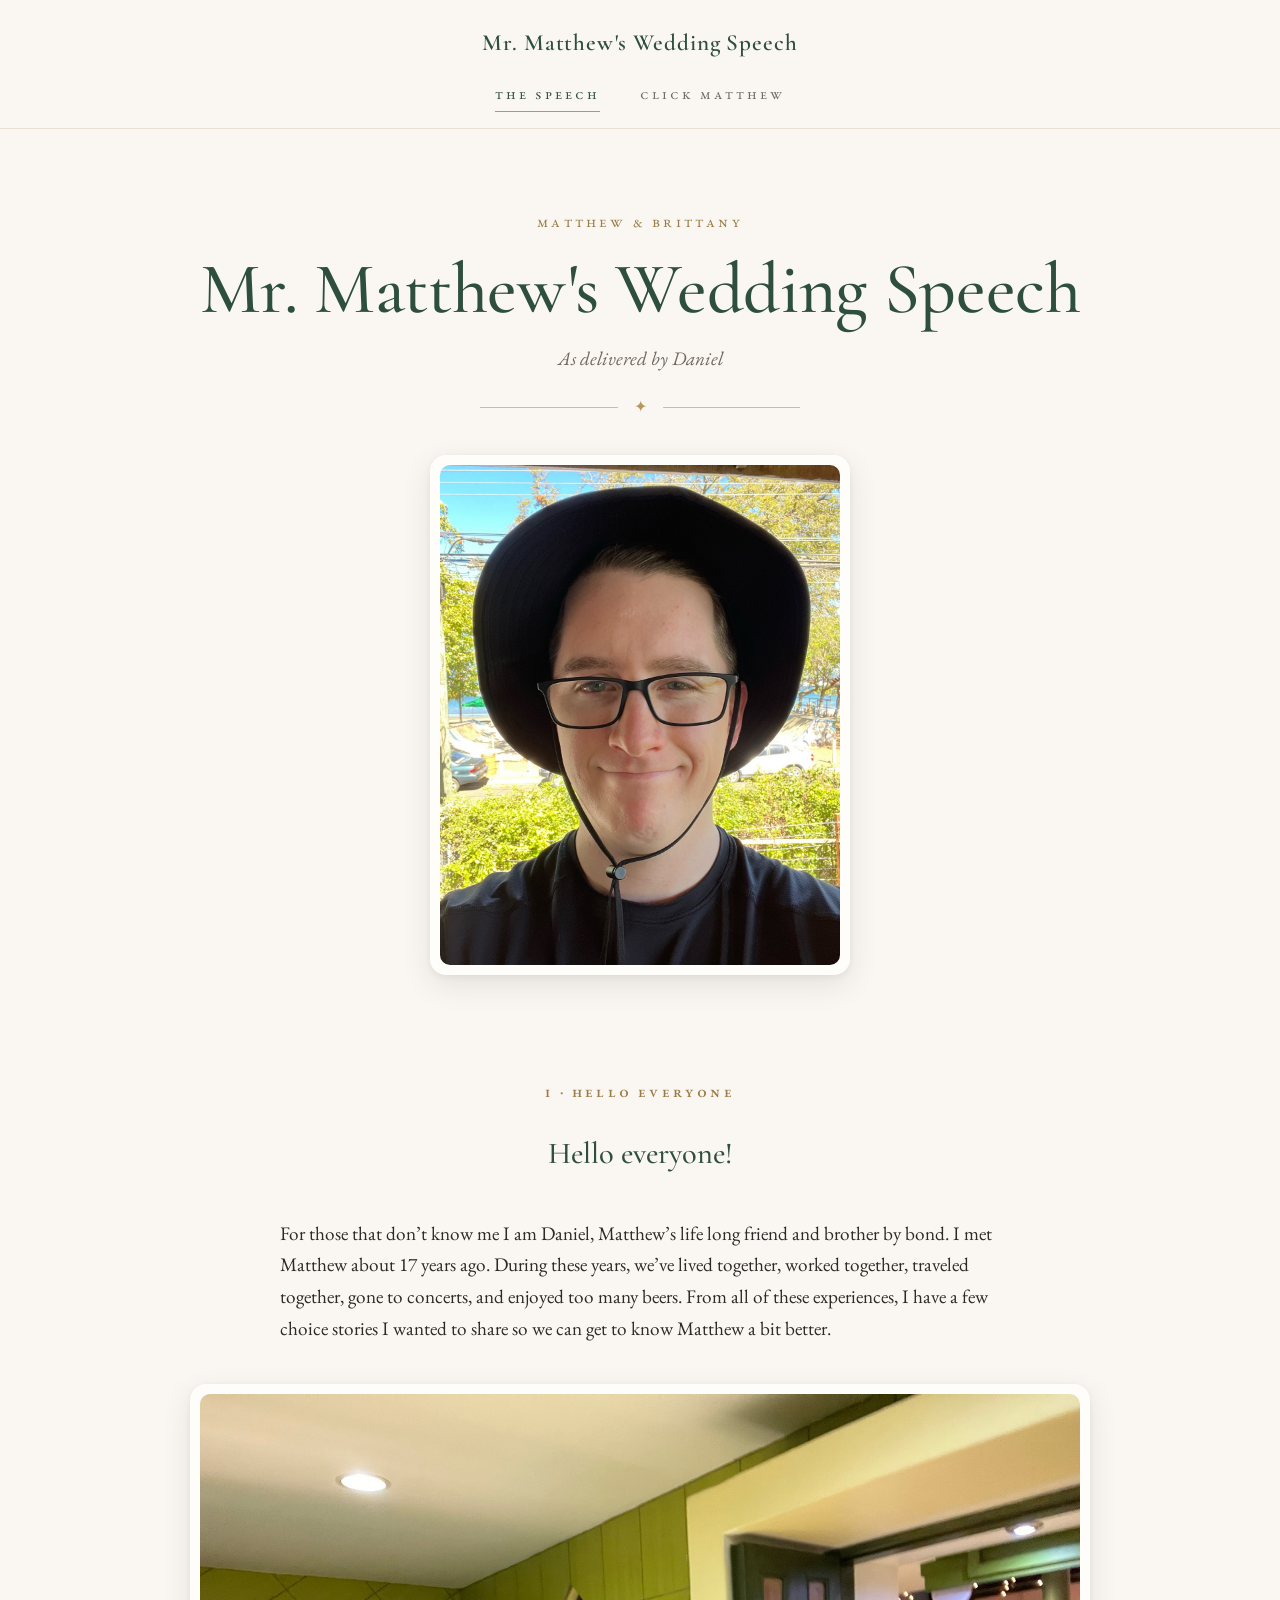
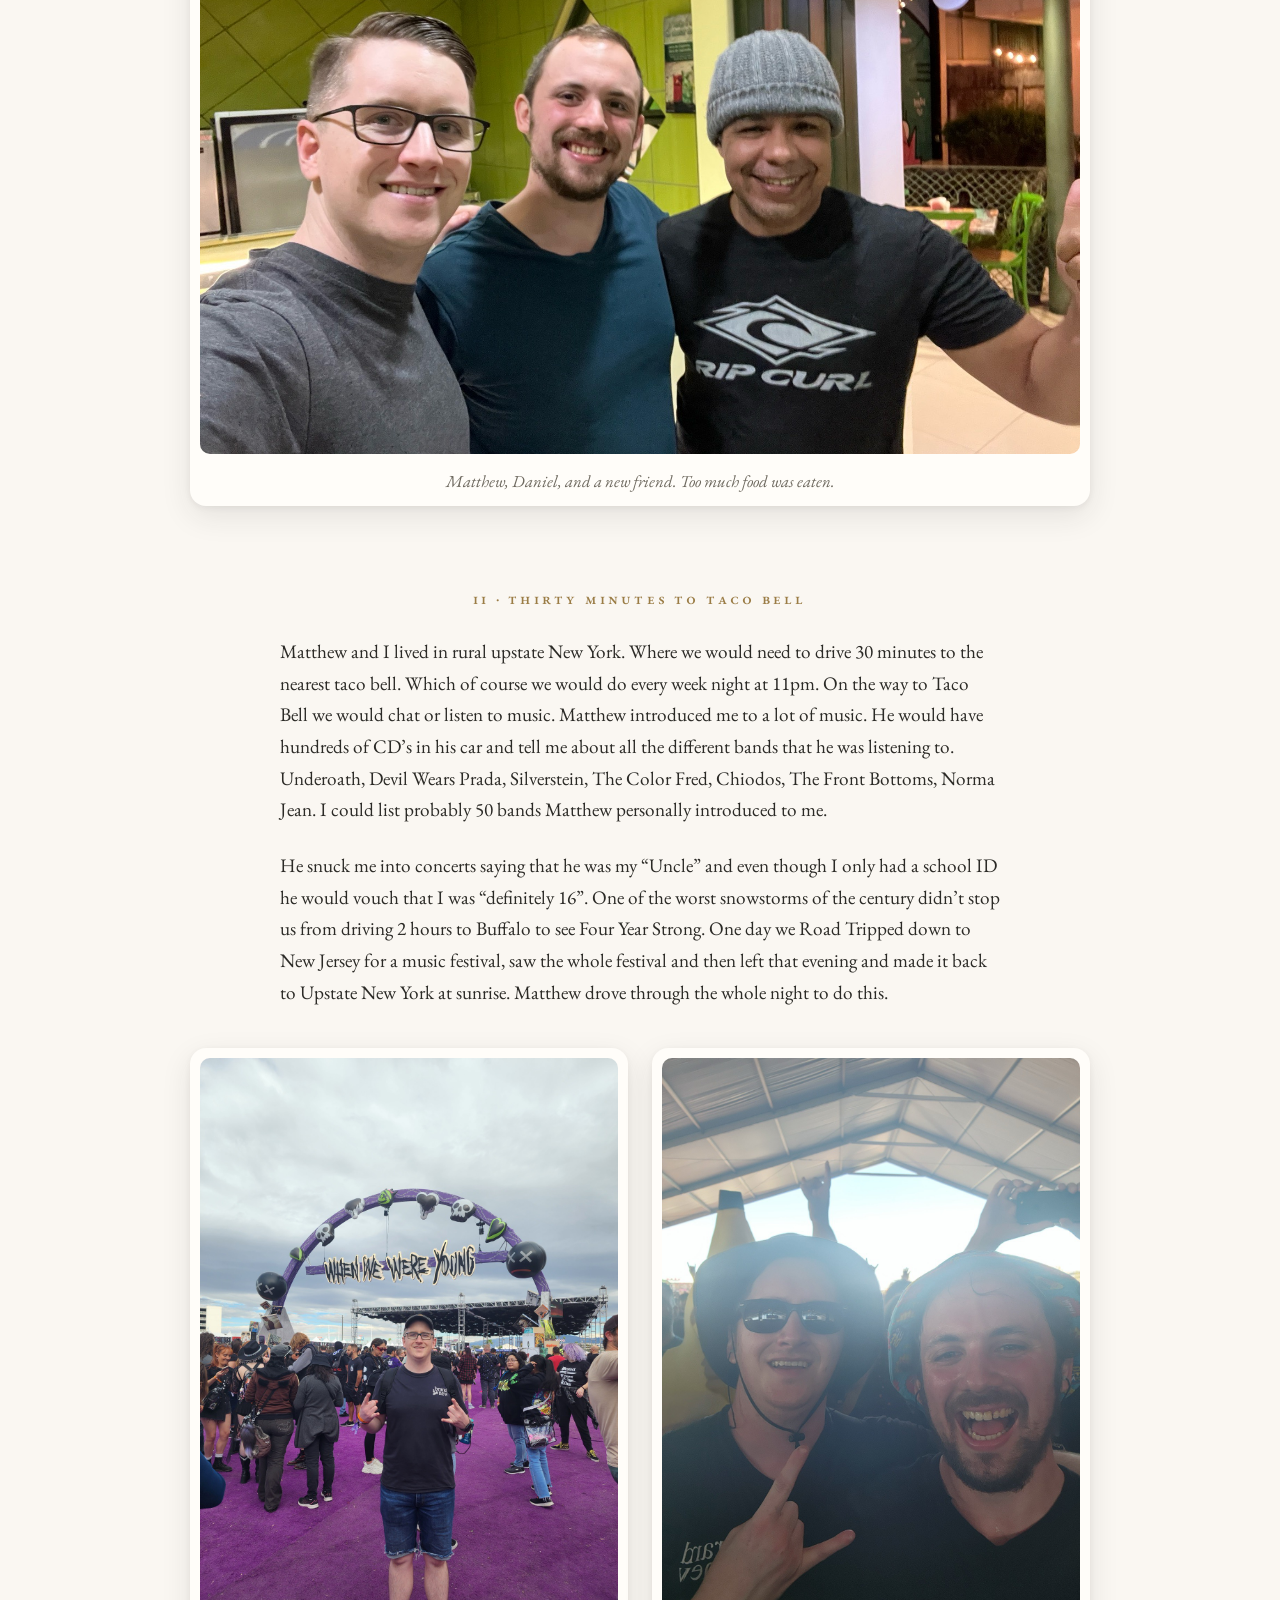
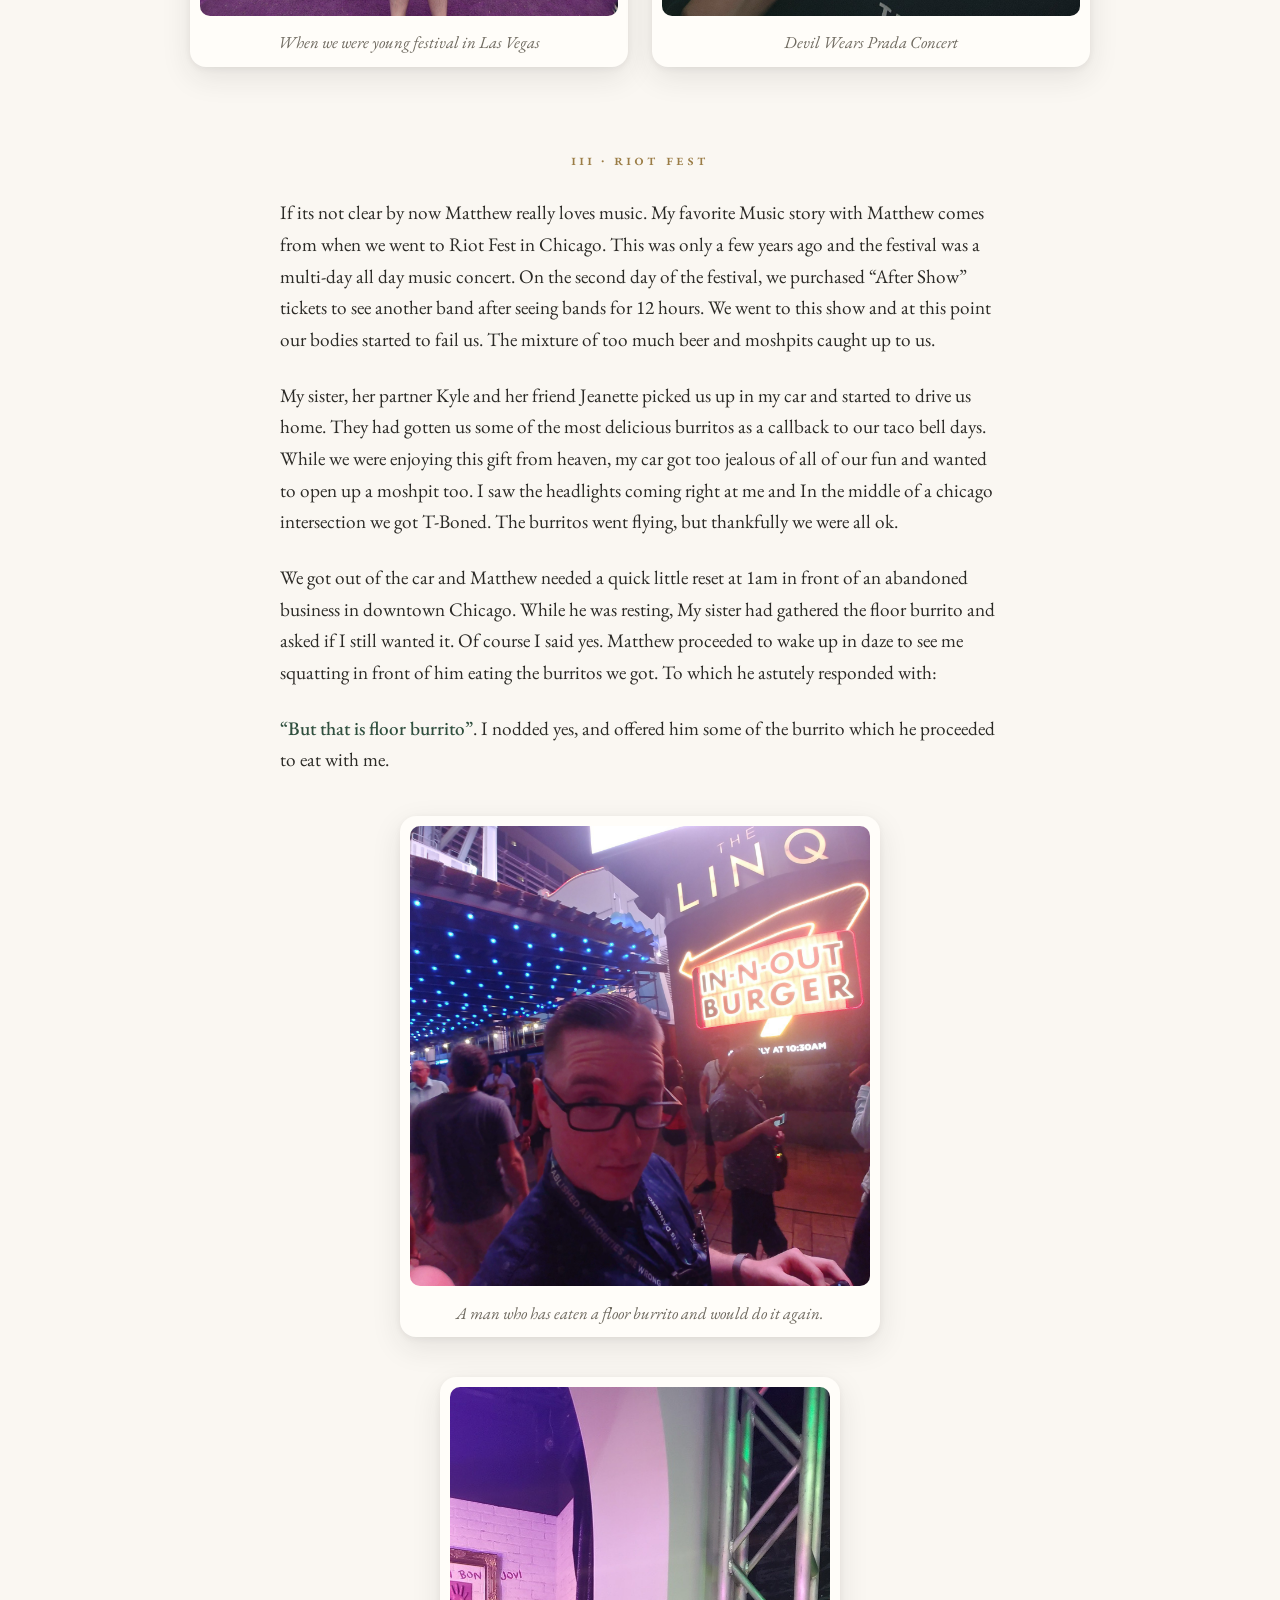
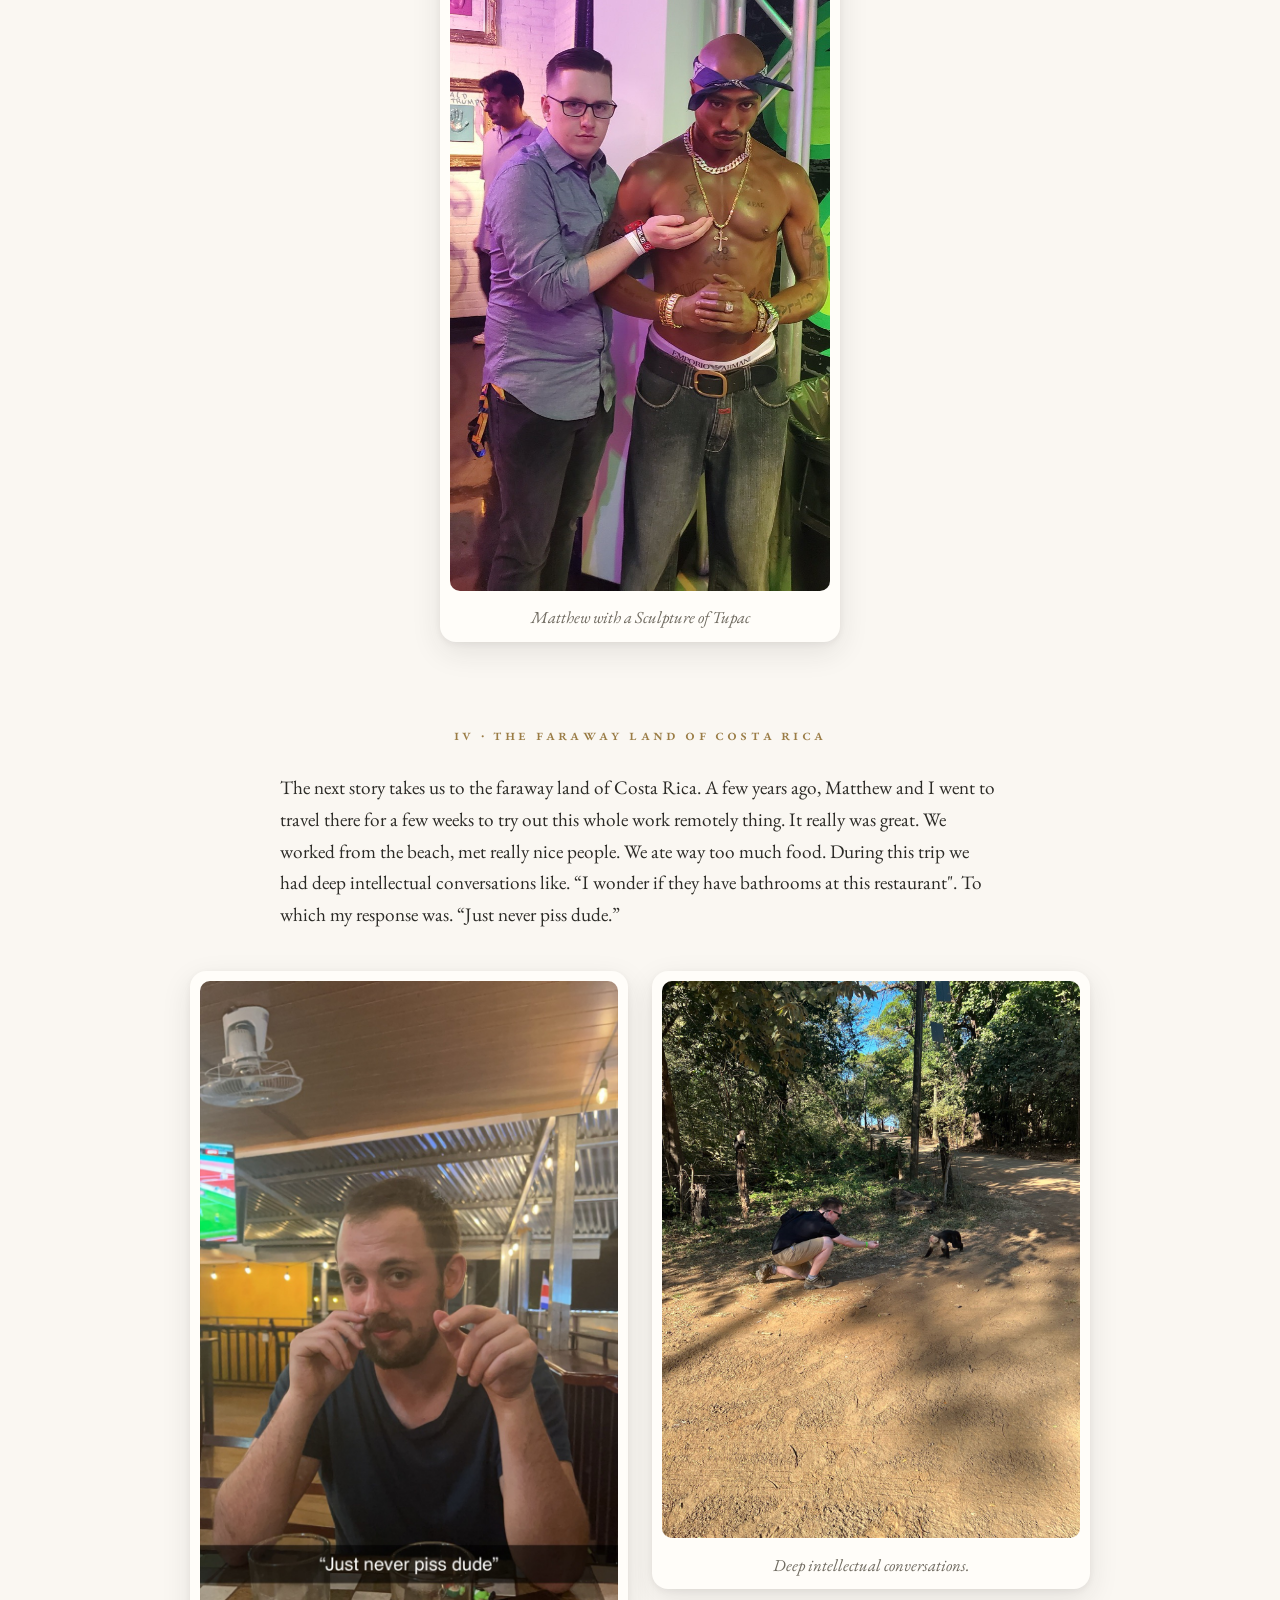
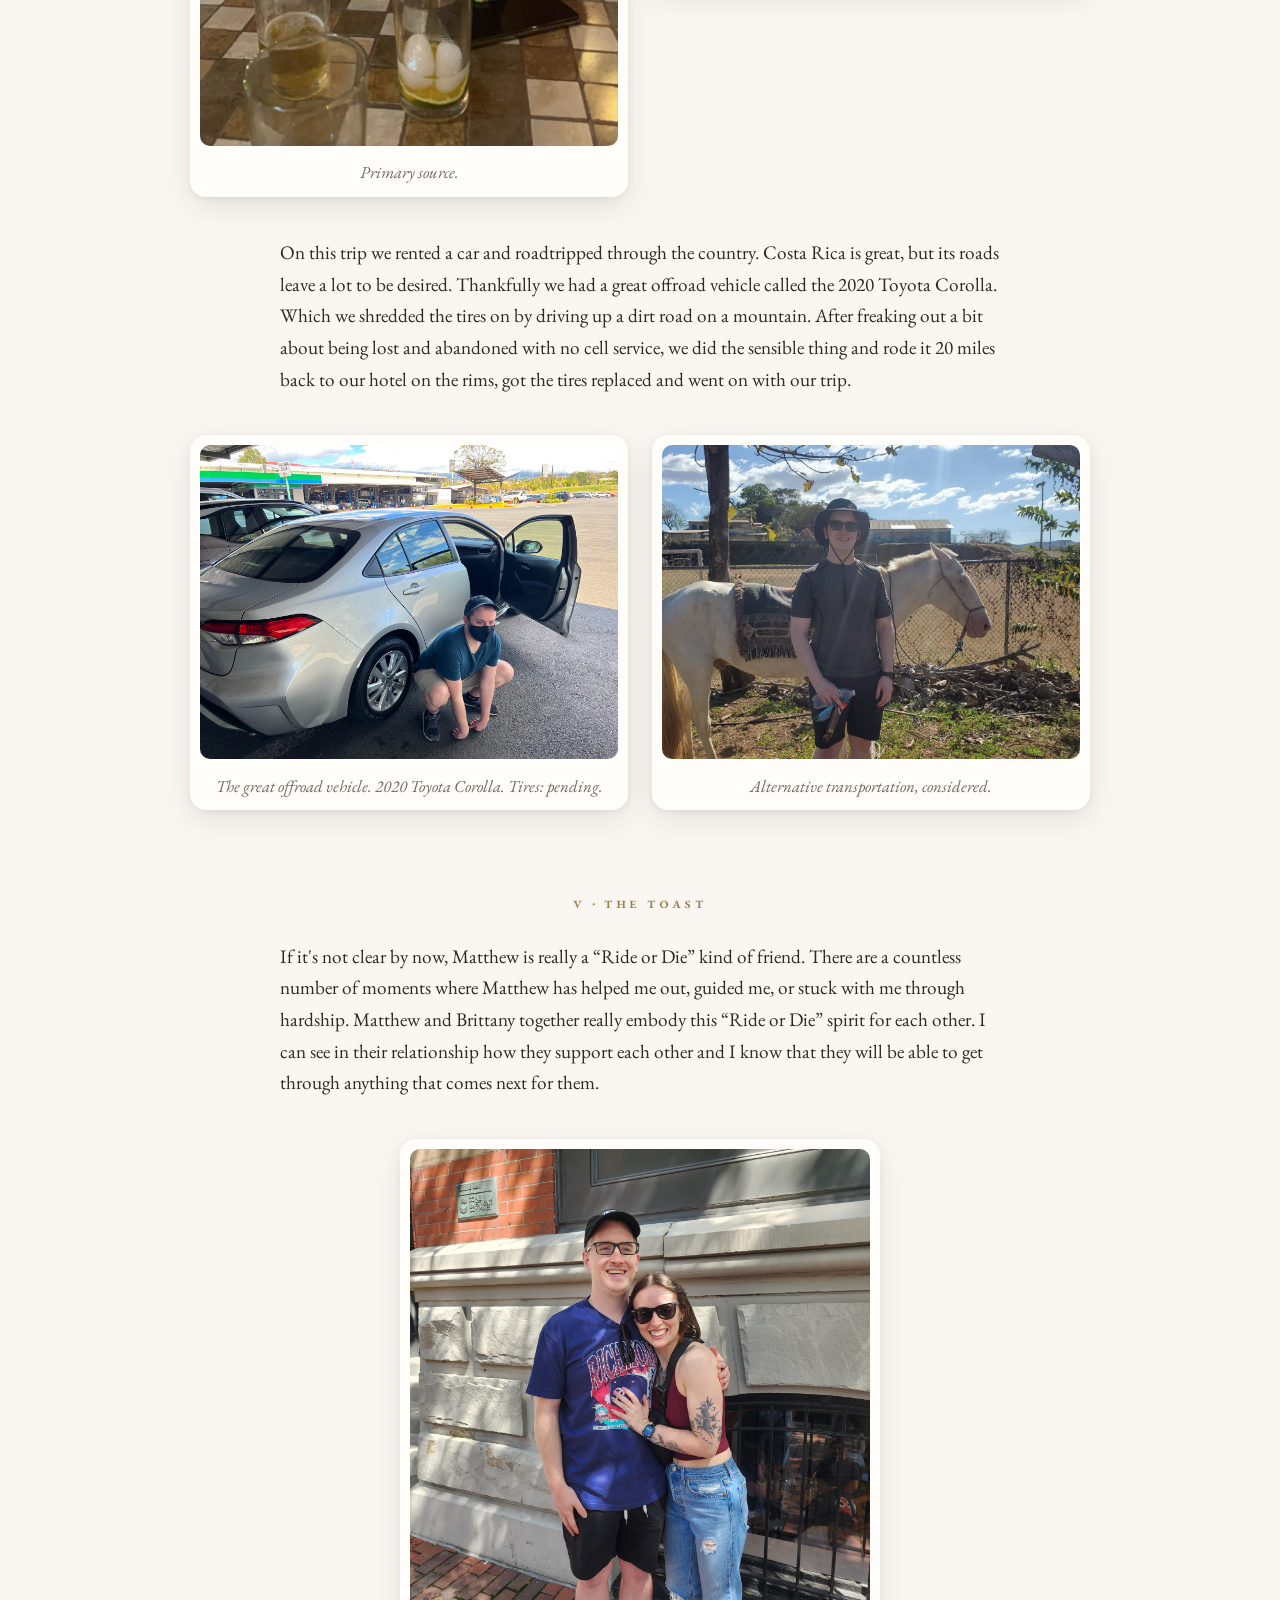
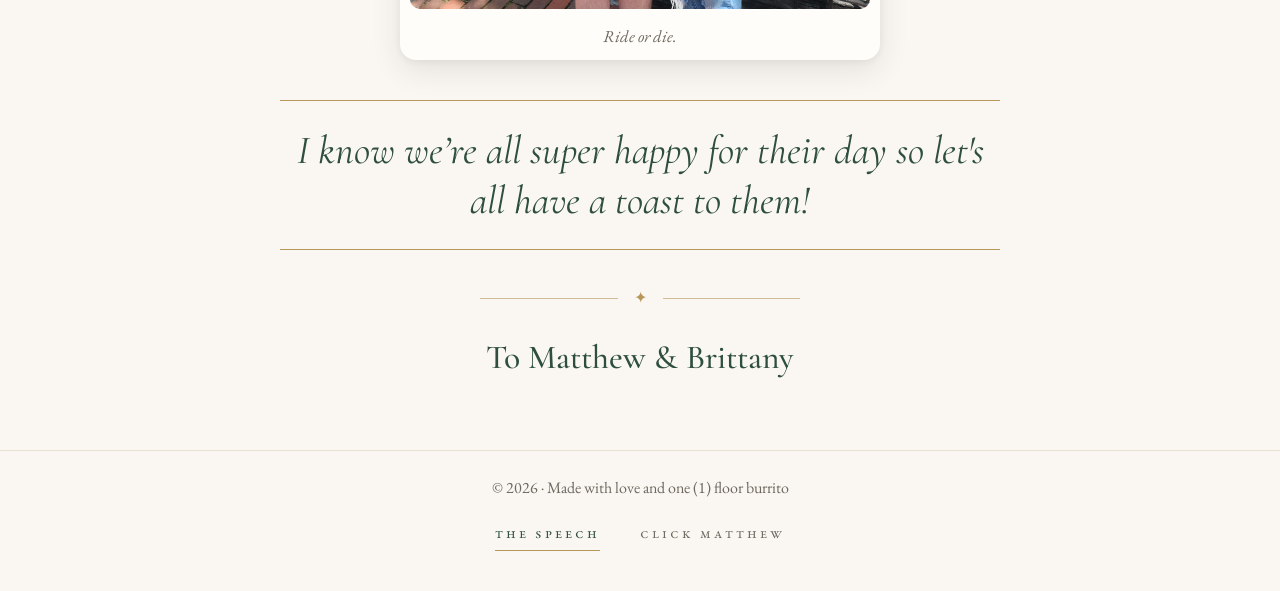
==== commit 98c7a71a: "Use the engagement photo for the toast Co-Authored-By: Claude Fable 5.1 <noreply@anthropic.com> Clau" ====
--- a/index.html
+++ b/index.html
@@ -119,8 +119,8 @@
       <section class="speech-section" data-reveal>
         <h2 class="section-label">V · The Toast</h2>
         <p>If it's not clear by now, Matthew is really a “Ride or Die” kind of friend. There are a countless number of moments where Matthew has helped me out, guided me, or stuck with me through hardship. Matthew and Brittany together really embody this “Ride or Die” spirit for each other. I can see in their relationship how they support each other and I know that they will be able to get through anything that comes next for them.</p>
-        <figure class="figure figure--portrait frame">
-          <img src="images/matthew-water.jpg" width="1200" height="1600" alt="Matthew in a cap on dark coastal rocks, with the ocean behind him." loading="lazy" decoding="async">
+        <figure class="figure figure--square frame">
+          <img src="images/matthew-brittany-engagement.jpg" width="1600" height="1600" alt="Matthew and Brittany's engagement photo: the two of them smiling arm in arm on a sunny city sidewalk in front of a brick and stone building." loading="lazy" decoding="async">
           <figcaption>Ride or die.</figcaption>
         </figure>
         <blockquote class="pullquote">
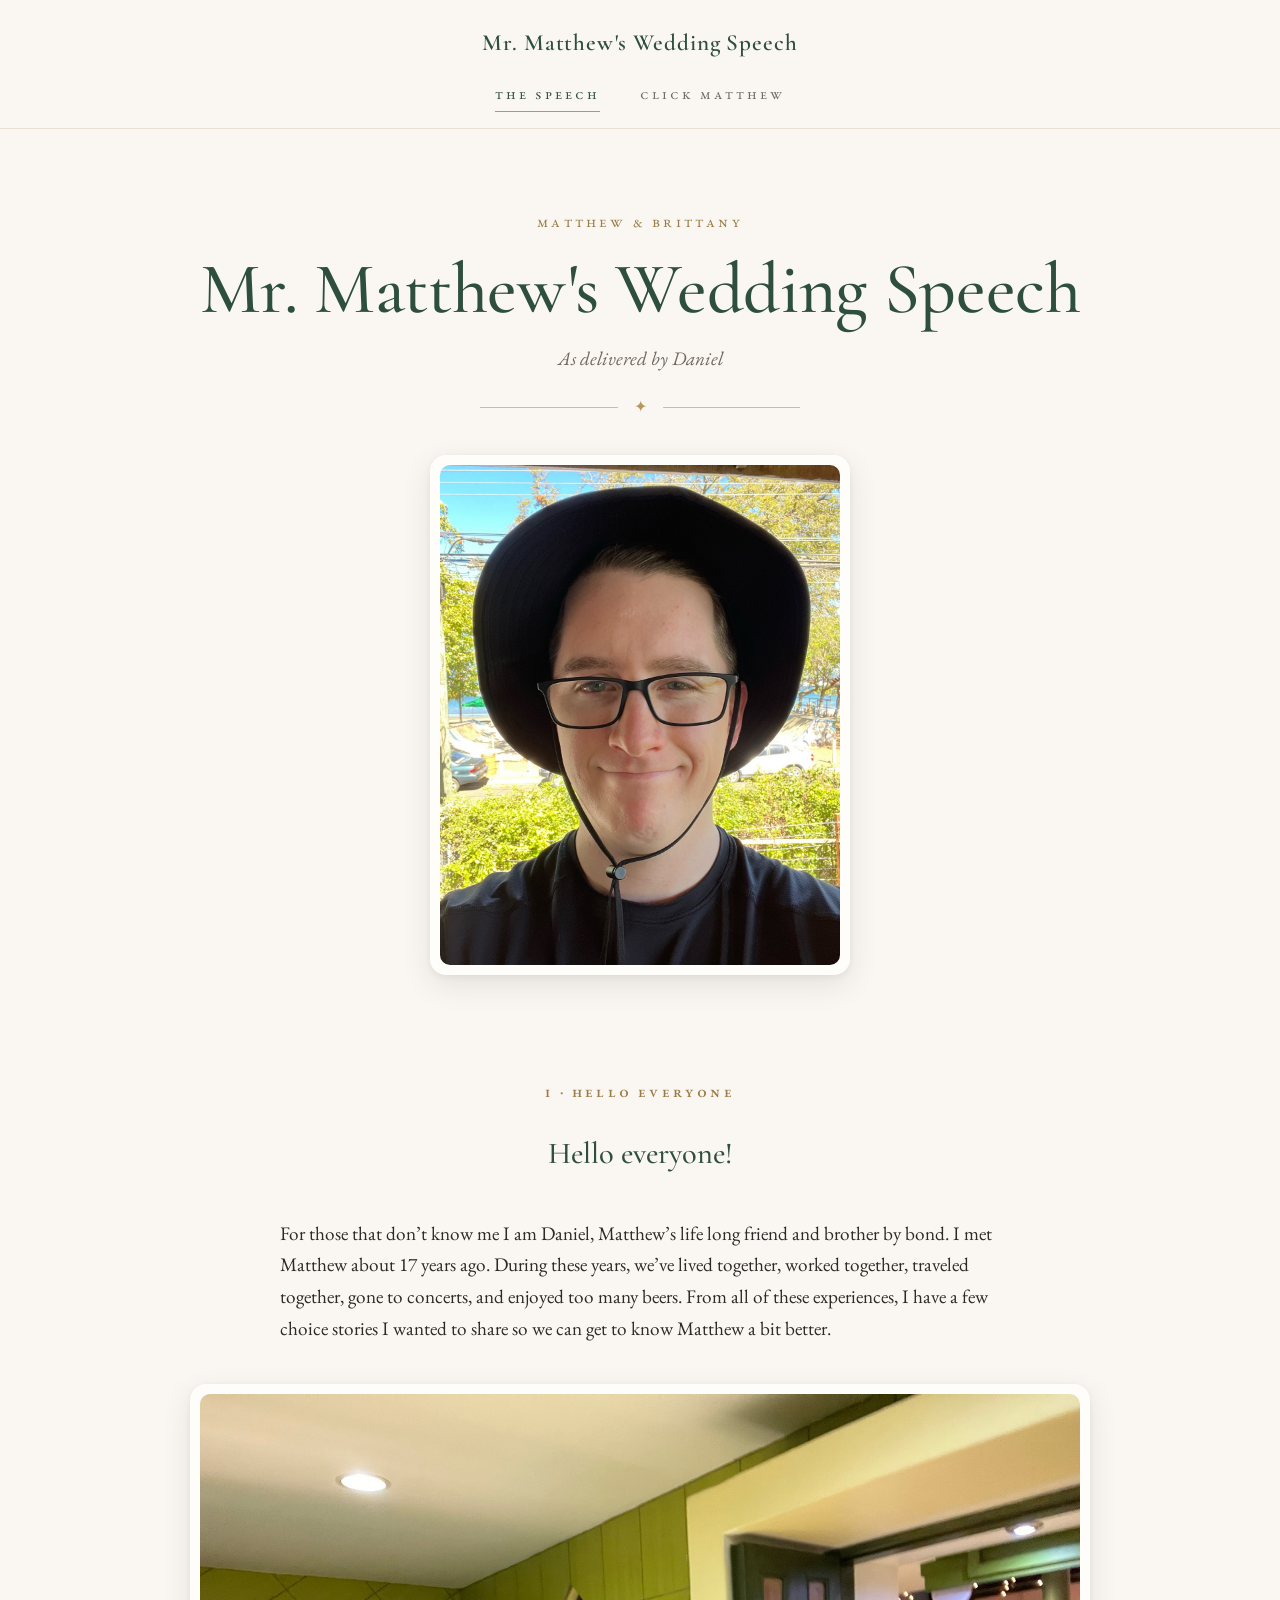
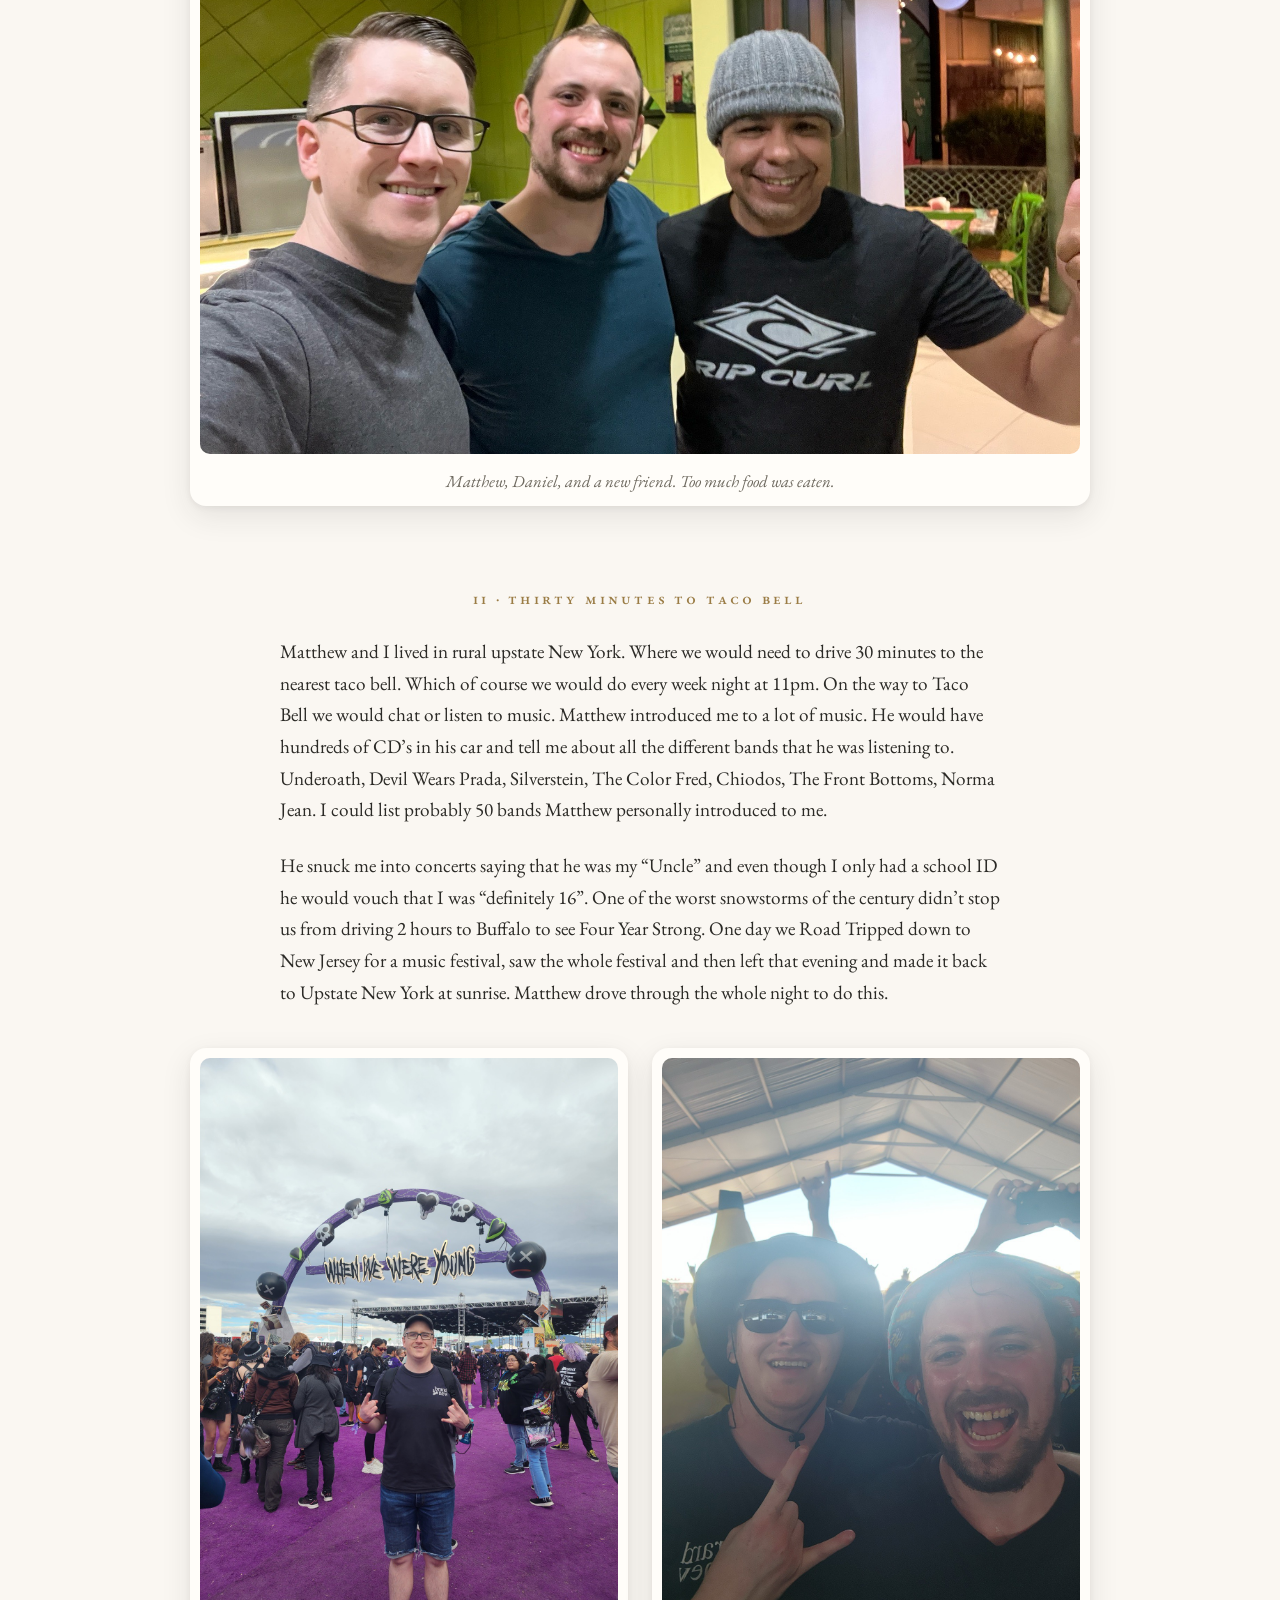
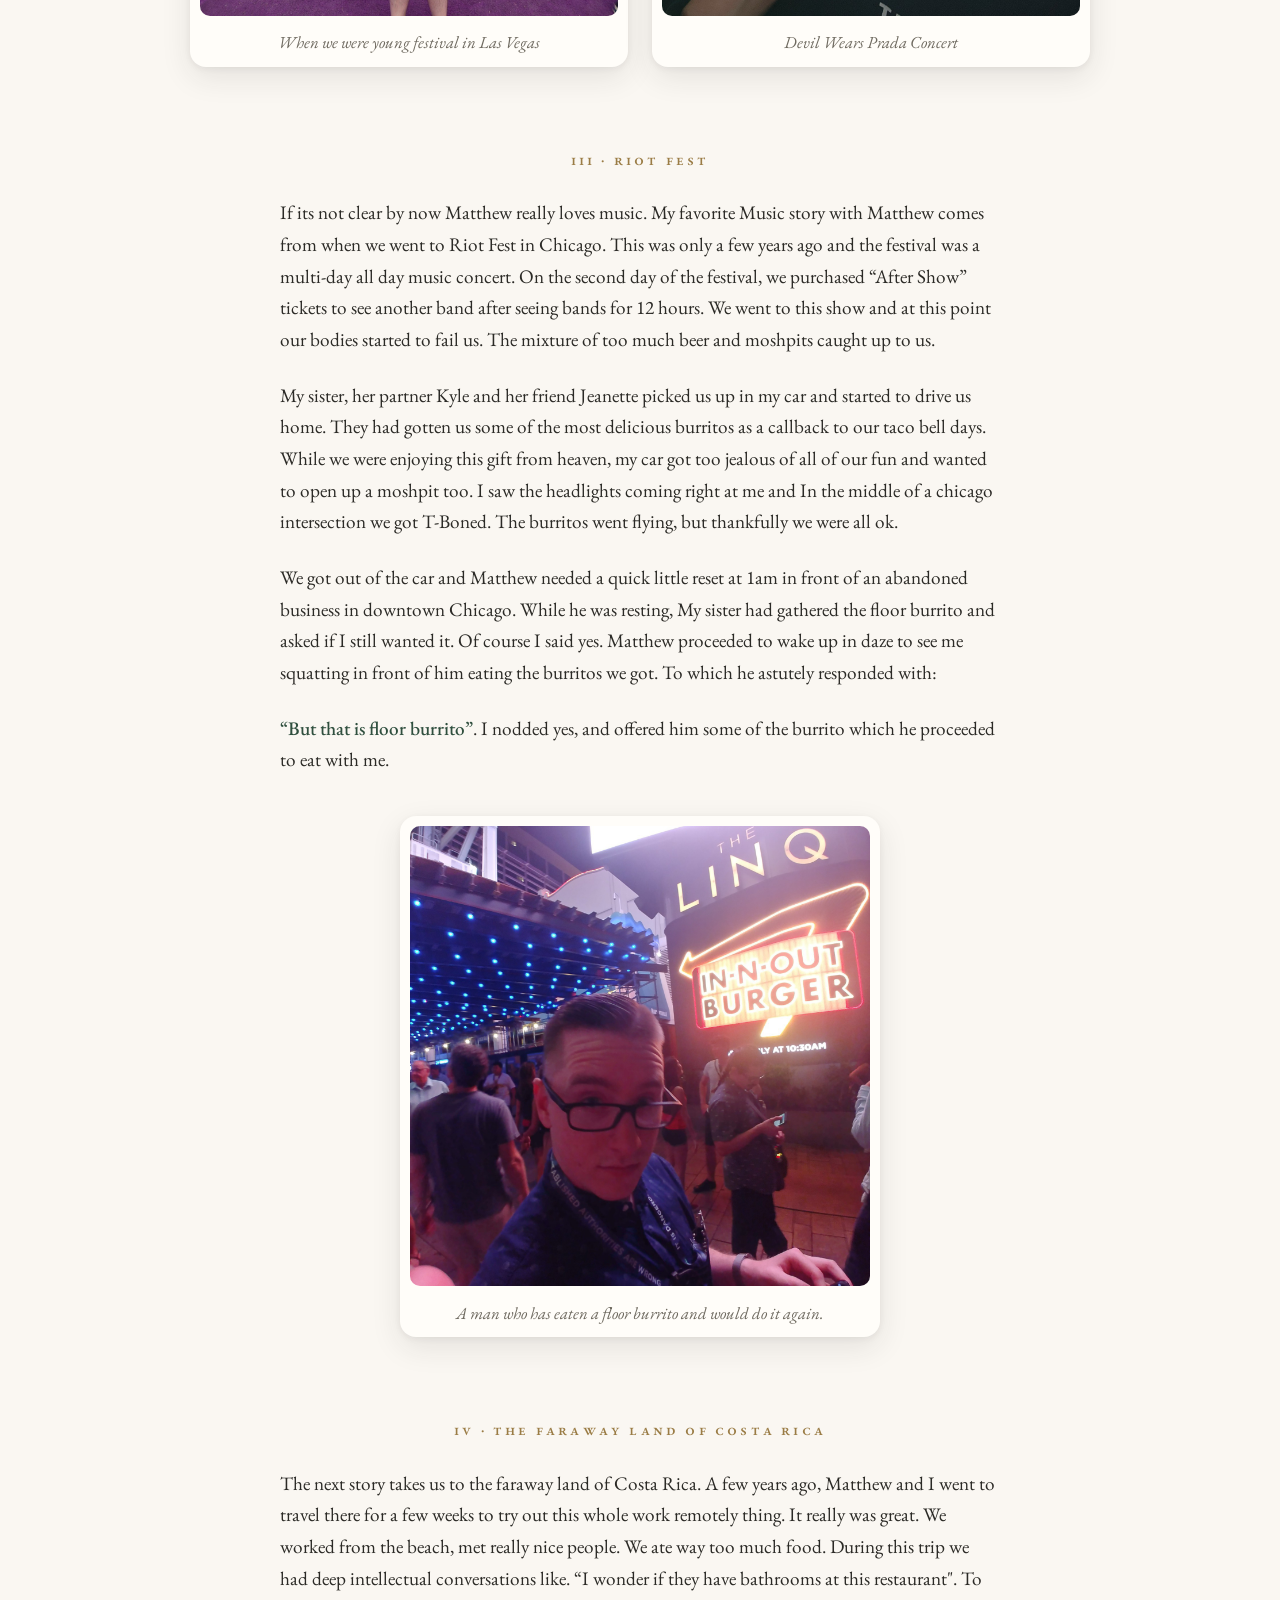
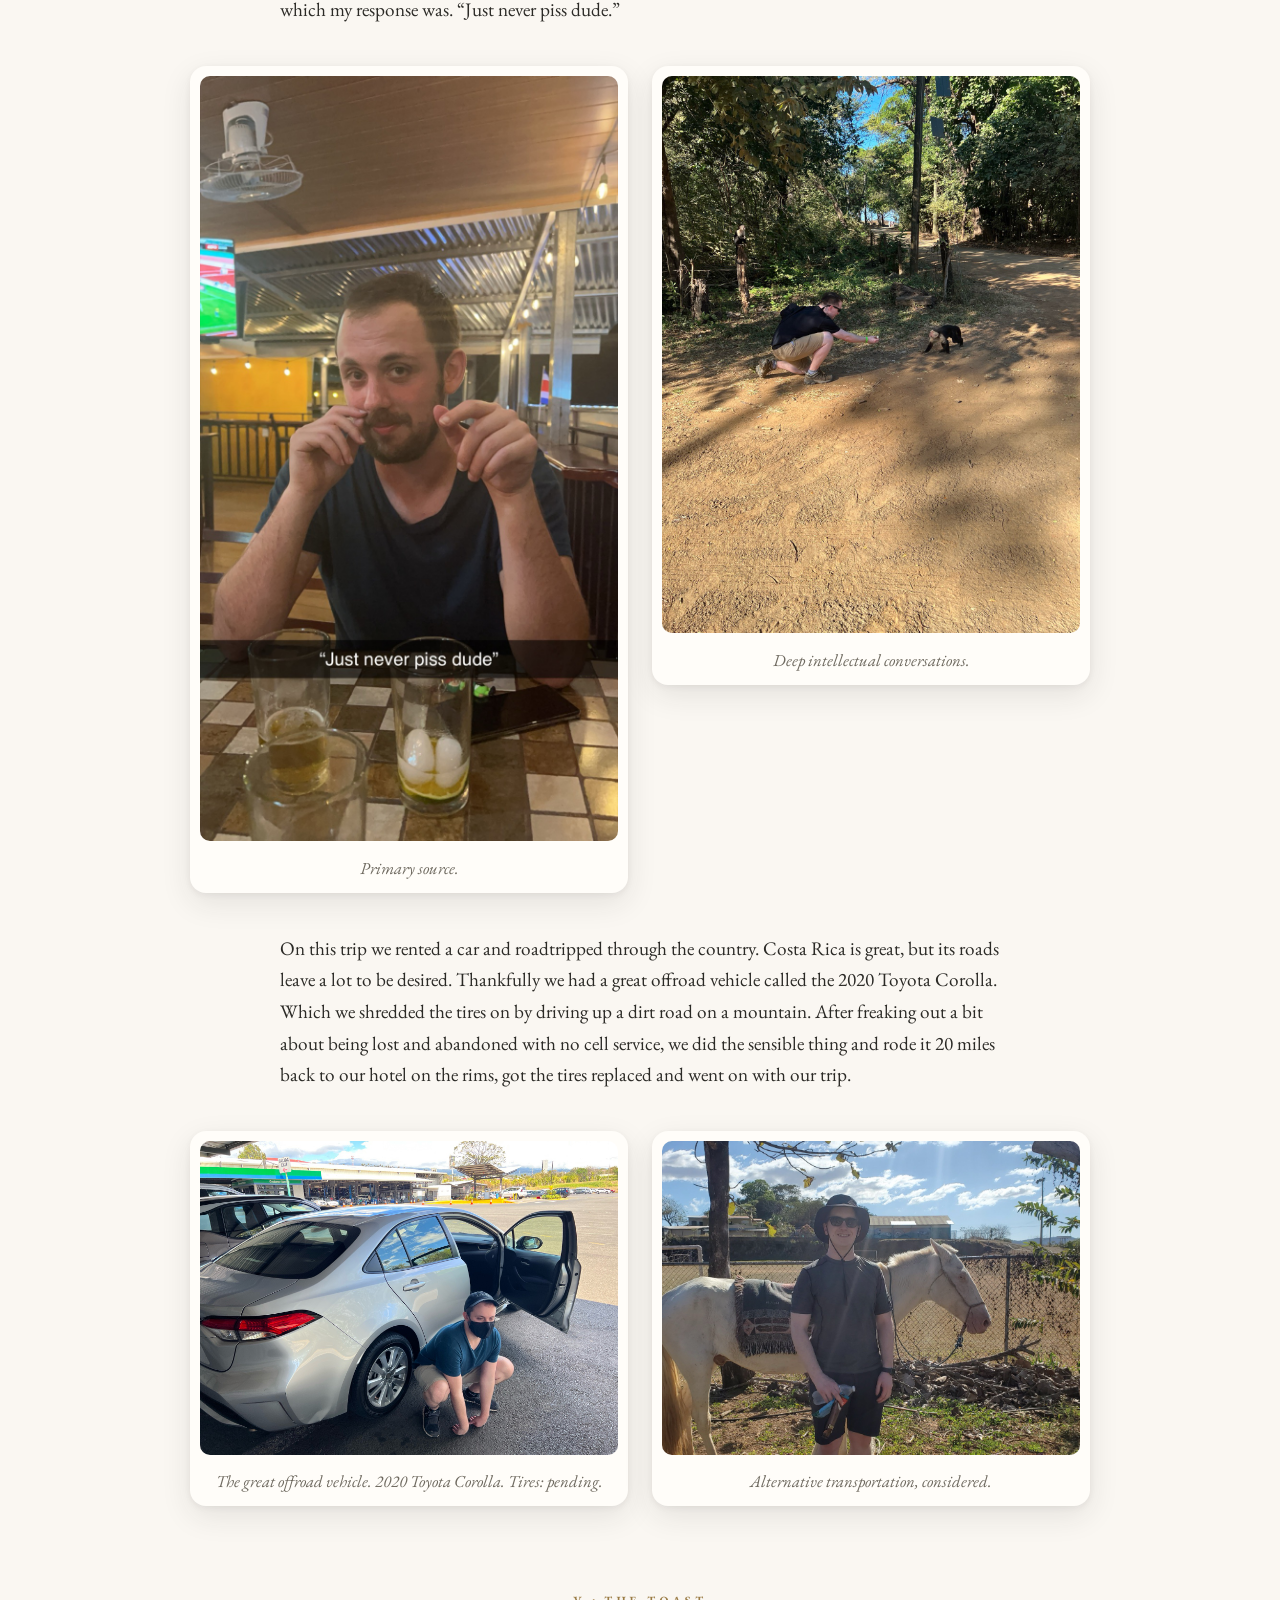
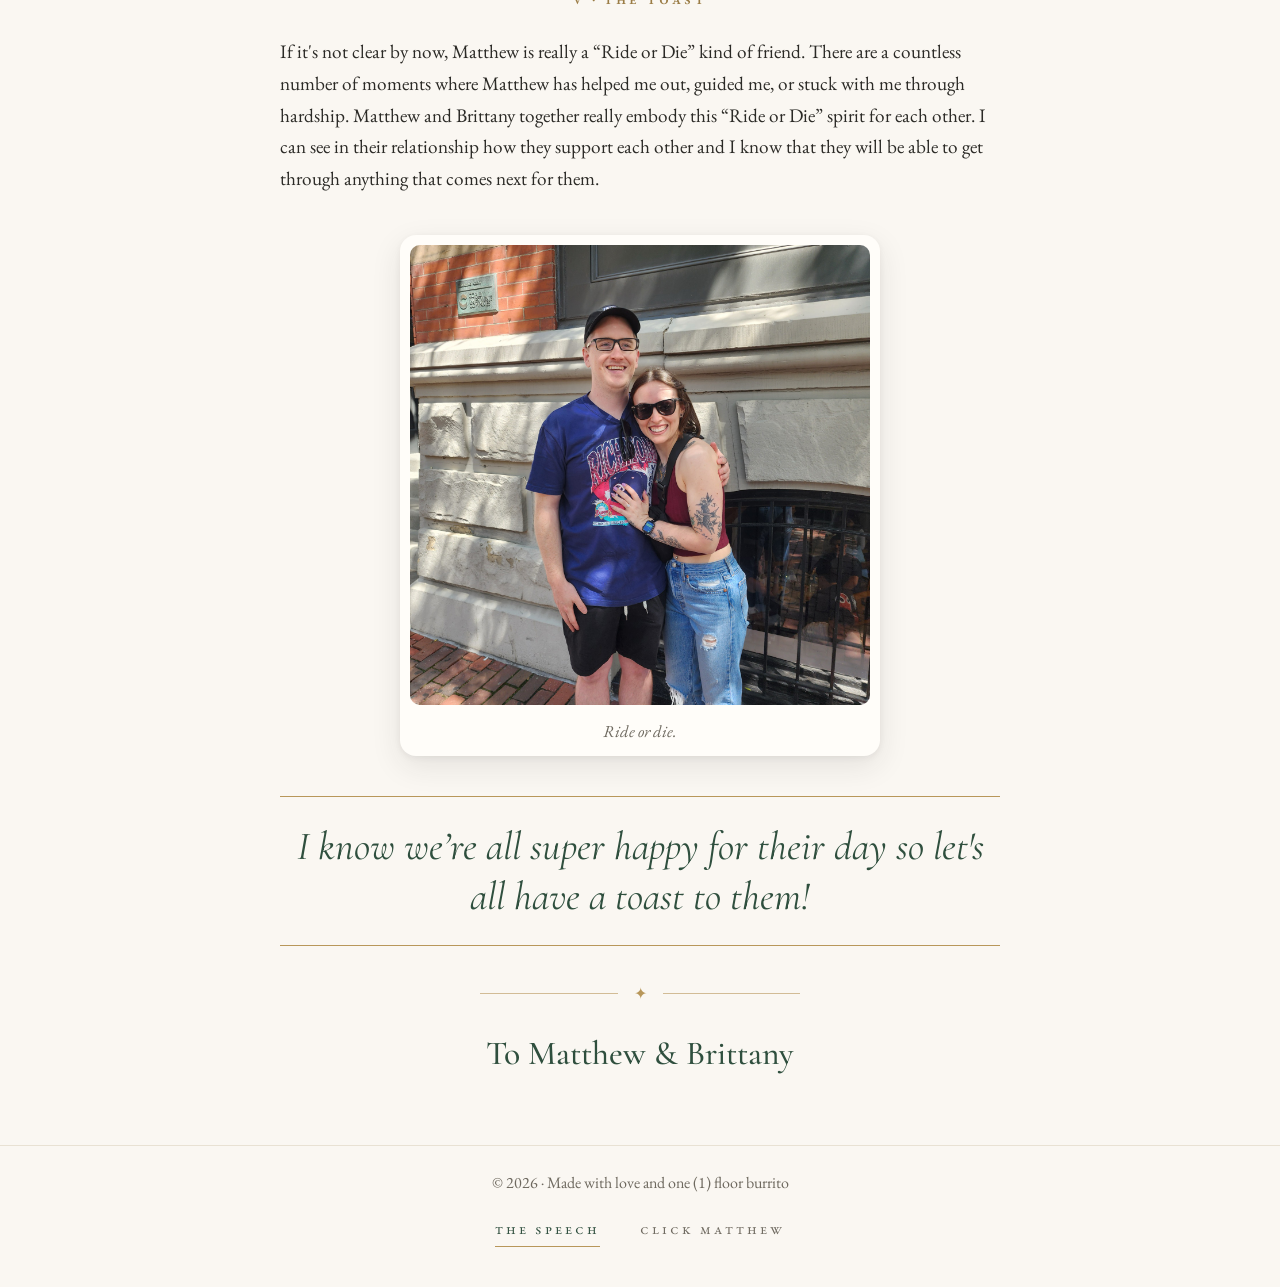
==== commit b7a4376c: "Hide the Tupac photo behind ten clicks on the burrito man Co-Authored-By: Claude Fable 5.1 <noreply@" ====
--- a/index.html
+++ b/index.html
@@ -80,11 +80,12 @@
         <p>My sister, her partner Kyle and her friend Jeanette picked us up in my car and started to drive us home. They had gotten us some of the most delicious burritos as a callback to our taco bell days. While we were enjoying this gift from heaven, my car got too jealous of all of our fun and wanted to open up a moshpit too. I saw the headlights coming right at me and In the middle of a chicago intersection we got T-Boned. The burritos went flying, but thankfully we were all ok.</p>
         <p>We got out of the car and Matthew needed a quick little reset at 1am in front of an abandoned business in downtown Chicago. While he was resting, My sister had gathered the floor burrito and asked if I still wanted it. Of course I said yes. Matthew proceeded to wake up in daze to see me squatting in front of him eating the burritos we got. To which he astutely responded with:</p>
         <p><strong class="quote-emph">“But that is floor burrito”</strong>. I nodded yes, and offered him some of the burrito which he proceeded to eat with me.</p>
-        <figure class="figure figure--square frame">
+        <figure class="figure figure--square frame" data-secret-trigger role="button" tabindex="0" aria-label="Click ten times.">
           <img src="images/matthew-in-and-out.jpg" width="1600" height="1600" alt="Matthew outside In-N-Out Burger at night under the neon signs." loading="lazy" decoding="async">
           <figcaption>A man who has eaten a floor burrito and would do it again.</figcaption>
+          <span class="visually-hidden" data-secret-status aria-live="polite"></span>
         </figure>
-        <figure class="figure figure--tall frame">
+        <figure class="figure figure--tall frame" data-secret-target hidden>
           <img src="images/matthew-tupac.jpg" width="757" height="1600" alt="Matthew holding the arm of a Tupac wax figure in a wax museum." loading="lazy" decoding="async">
           <figcaption>Matthew with a Sculpture of Tupac</figcaption>
         </figure>
--- a/styles.css
+++ b/styles.css
@@ -81,6 +81,10 @@
   white-space: nowrap;
 }
 
+[hidden] {
+  display: none !important;
+}
+
 /* Small-caps, letterspaced labels used throughout */
 .label,
 .eyebrow,
@@ -265,6 +269,72 @@
 /* Very tall portraits (e.g. 757x1600) stay a column, not a tower. */
 .figure--tall {
   max-width: 400px;
+}
+
+/* ---------- Secret photo (ten clicks on the trigger) ---------- */
+
+[data-secret-trigger] {
+  position: relative;
+  cursor: pointer;
+  user-select: none;
+  -webkit-user-select: none;
+  -webkit-tap-highlight-color: transparent;
+}
+
+[data-secret-trigger][aria-disabled="true"] {
+  cursor: default;
+}
+
+[data-secret-trigger]:focus-visible {
+  outline: 2px solid var(--gold);
+  outline-offset: 4px;
+  border-radius: calc(var(--radius) + 6px);
+}
+
+[data-secret-trigger].is-poked {
+  animation: secret-poke 150ms ease-out;
+}
+
+@keyframes secret-poke {
+  40% { transform: scale(0.97, 0.95); }
+  100% { transform: none; }
+}
+
+.secret-counter {
+  position: absolute;
+  top: -0.6rem;
+  right: -0.6rem;
+  padding: 0.25rem 0.7rem;
+  border-radius: 999px;
+  background: var(--gold);
+  color: var(--paper);
+  font-family: var(--font-display);
+  font-variant: small-caps;
+  font-size: 0.85rem;
+  font-weight: 600;
+  letter-spacing: 0.08em;
+  line-height: 1.2;
+  white-space: nowrap;
+  box-shadow: 0 2px 8px rgba(43, 42, 38, 0.25);
+  pointer-events: none;
+}
+
+.secret-counter.is-pulsing {
+  animation: secret-pulse 300ms ease-out;
+}
+
+@keyframes secret-pulse {
+  0% { transform: scale(1.25); }
+  100% { transform: scale(1); }
+}
+
+[data-secret-target].is-revealed {
+  animation: secret-reveal 700ms cubic-bezier(0.2, 0.7, 0.2, 1) both;
+}
+
+@keyframes secret-reveal {
+  from { opacity: 0; transform: scale(0.92) translateY(12px); }
+  to { opacity: 1; transform: none; }
 }
 
 .figure-grid {
@@ -814,7 +884,10 @@
   .page-clicker .clicker-face img,
   .flame,
   .flame::before,
-  .flame::after {
+  .flame::after,
+  [data-secret-trigger].is-poked,
+  .secret-counter.is-pulsing,
+  [data-secret-target].is-revealed {
     animation: none !important;
   }
 }
